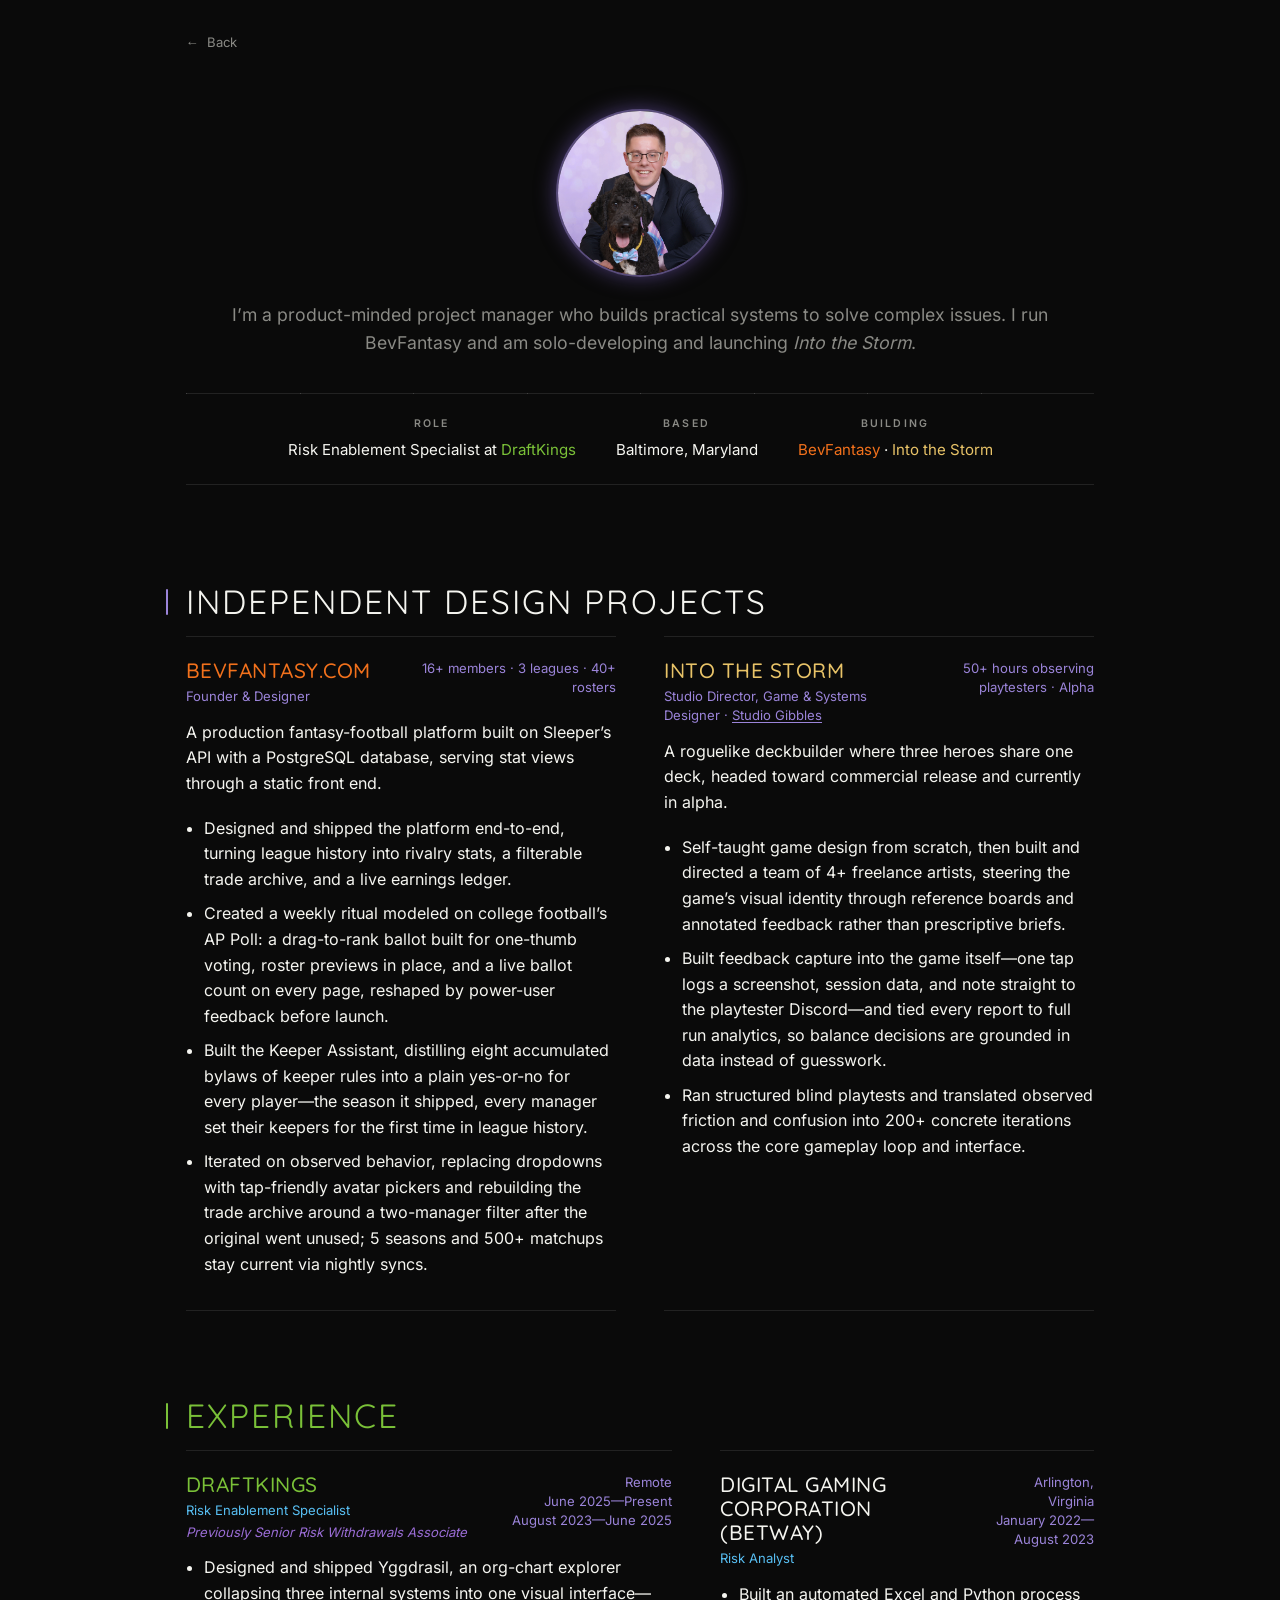
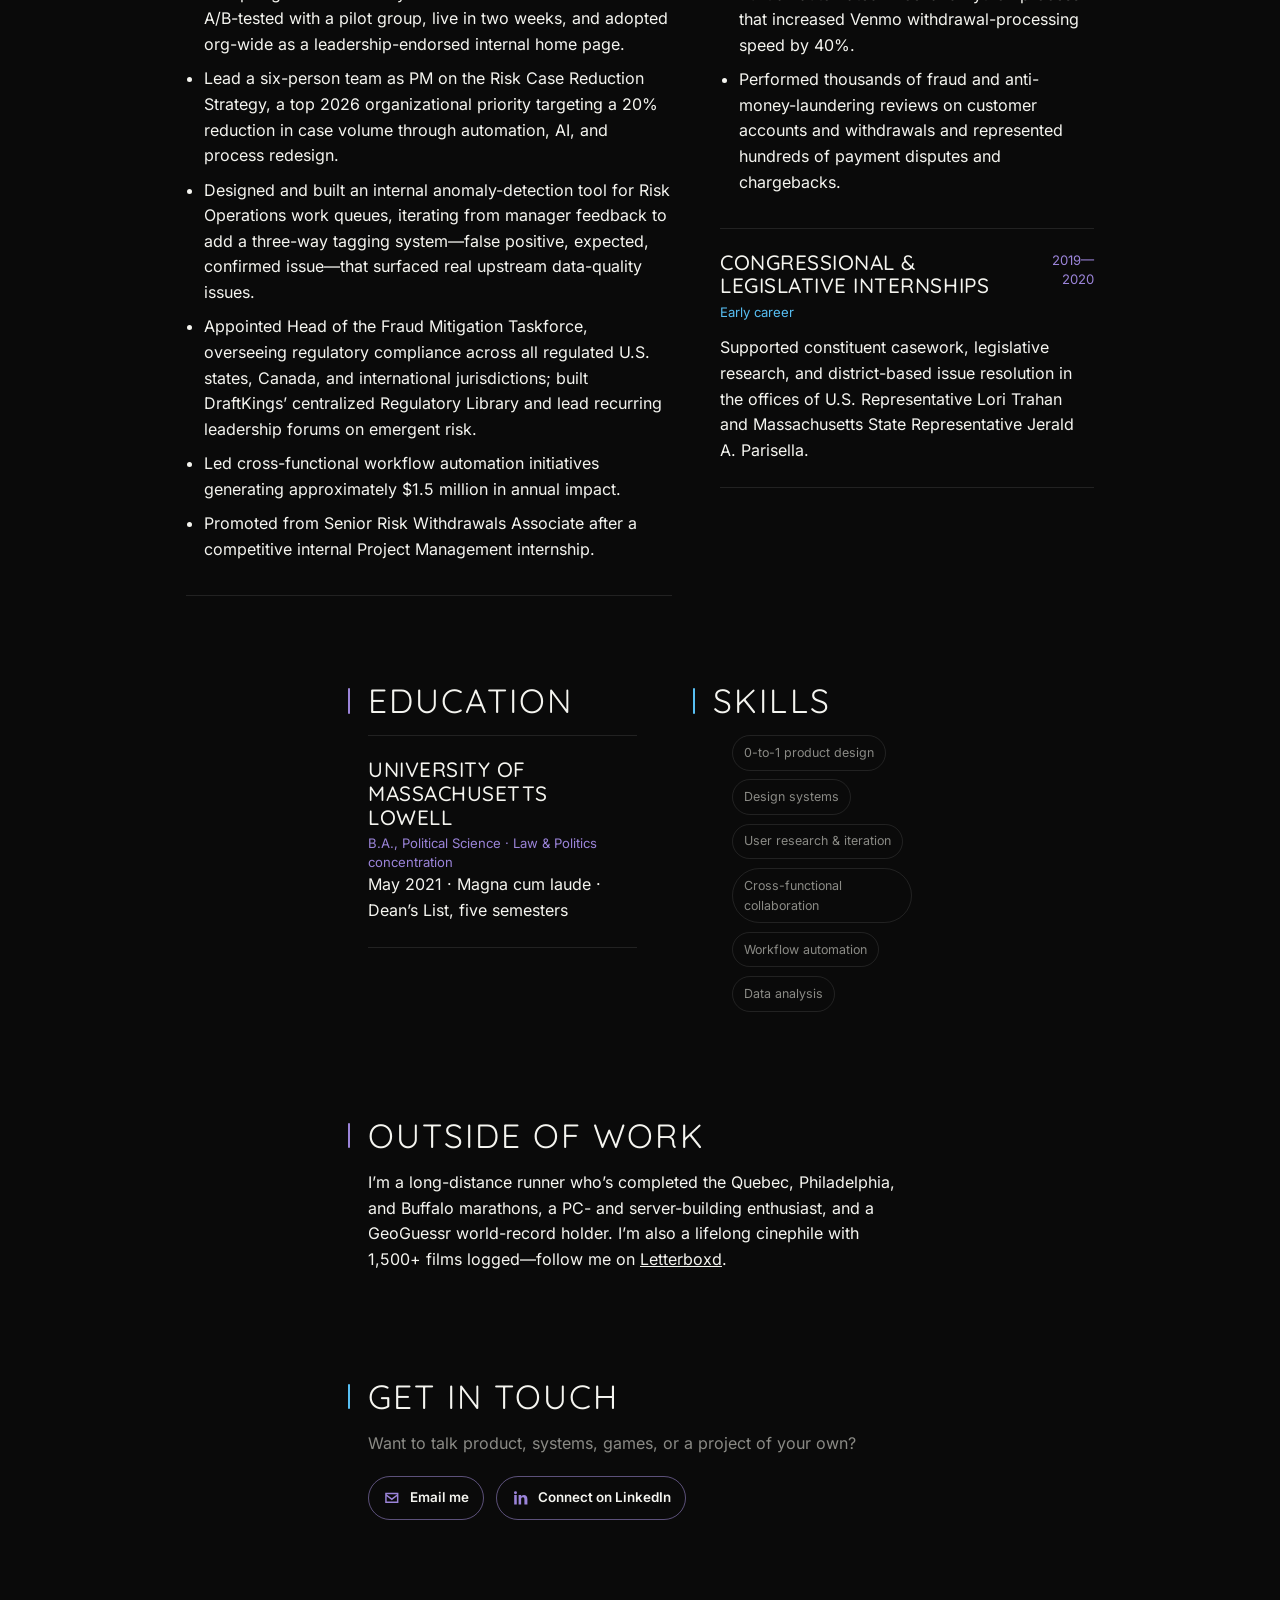
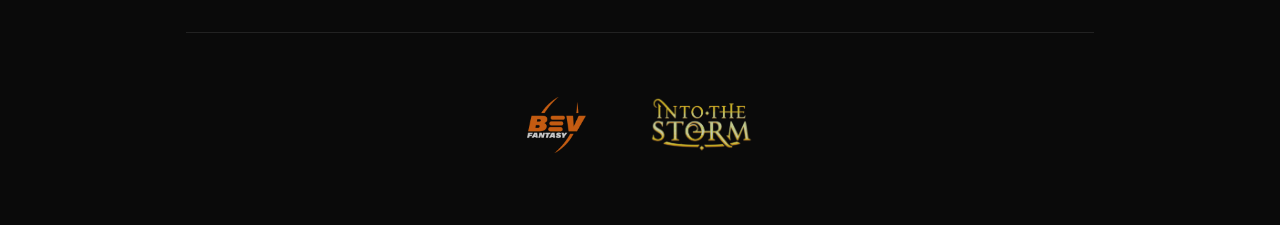
==== about/index.html @ d489f5ed "Split Betway meta onto two lines Puts "Arlington, Virginia" above the date range, matching the Draft" ====
<!doctype html>
<html lang="en">
<head>
<meta charset="utf-8">
<meta name="viewport" content="width=device-width, initial-scale=1">
<title>About — William Dooling</title>
<meta name="description" content="William Dooling is a Baltimore-based product-minded risk specialist, independent designer, and game developer.">
<link rel="canonical" href="https://www.williamdooling.com/about/">
<meta name="theme-color" content="#0A0A0A">

<meta property="og:title" content="About — William Dooling">
<meta property="og:description" content="Product-minded risk specialist, independent designer, and game developer based in Baltimore.">
<meta property="og:type" content="profile">
<meta property="og:url" content="https://www.williamdooling.com/about/">
<meta property="og:image" content="https://www.williamdooling.com/assets/img/og-card.jpg">
<meta name="twitter:card" content="summary_large_image">

<link rel="icon" href="../assets/favicon.svg" type="image/svg+xml">
<link rel="icon" href="../assets/favicon.ico" sizes="32x32">
<link rel="apple-touch-icon" href="../assets/apple-touch-icon.png">
<link rel="manifest" href="../site.webmanifest">
<!-- Fonts are self-hosted; @font-face lives in styles.css. Preloaded because a
     font declared inside a stylesheet is discovered a round trip late, and
     `crossorigin` is mandatory even same-origin — fonts fetch in CORS mode.
     See index.html for the full reasoning. -->
<link rel="preload" as="font" type="font/woff2" crossorigin
      href="../assets/fonts/quicksand-latin.woff2">
<link rel="preload" as="font" type="font/woff2" crossorigin
      href="../assets/fonts/inter-latin.woff2">

<link rel="stylesheet" href="../assets/styles.css?v=a28">

<script>document.documentElement.classList.add('js');</script>
</head>
<body class="case about-page">

<div class="case-wrap">

  <nav class="case-nav" aria-label="Breadcrumb">
    <a class="case-back" href="../" data-prefetch><span aria-hidden="true">←</span> Back</a>
  </nav>

  <header class="case-head">
    <div class="about-photo">
      <img src="../assets/img/Me and Gatsby.jpg"
           alt="William Dooling with his poodle Gatsby." width="360" height="360">
    </div>

    <p class="case-sub">
      I’m a product-minded project manager who builds practical systems to
      solve complex issues. I run BevFantasy and am solo-developing and
      launching <em>Into the Storm</em>.
    </p>

    <hr class="rule case-rule">

    <dl class="case-facts">
      <div class="case-fact case-fact--role"><dt>Role</dt><dd>Risk Enablement Specialist at <span class="about-draftkings">DraftKings</span></dd></div>
      <div class="case-fact"><dt>Based</dt><dd>Baltimore, Maryland</dd></div>
      <div class="case-fact case-fact--building"><dt>Building</dt><dd><a class="about-fact-link about-fact-link--bev" href="../work/bevfantasy/">BevFantasy</a> · <a class="about-fact-link about-fact-link--storm" href="../work/into-the-storm/">Into the Storm</a></dd></div>
    </dl>
  </header>

  <main class="case-body">

    <section class="about-section about-section--wide" aria-labelledby="independent-projects">
      <h2 class="about-title" id="independent-projects">Independent design projects</h2>

      <div class="about-entries">
      <article class="about-entry">
        <div class="about-entry__head">
          <div>
            <h3><a class="about-project-link about-project-link--bev" href="../work/bevfantasy/">BevFantasy.com</a></h3>
            <p class="about-entry__role">Founder &amp; Designer</p>
          </div>
          <p class="about-entry__meta">16+ members · 3 leagues · 40+ rosters</p>
        </div>
        <p>
          A production fantasy-football platform built on Sleeper’s API with a
          PostgreSQL database, serving stat views through a static front end.
        </p>
        <ul>
          <li>Designed and shipped the platform end-to-end, turning league history into rivalry stats, a filterable trade archive, and a live earnings ledger.</li>
          <li>Created a weekly ritual modeled on college football’s AP Poll: a drag-to-rank ballot built for one-thumb voting, roster previews in place, and a live ballot count on every page, reshaped by power-user feedback before launch.</li>
          <li>Built the Keeper Assistant, distilling eight accumulated bylaws of keeper rules into a plain yes-or-no for every player—the season it shipped, every manager set their keepers for the first time in league history.</li>
          <li>Iterated on observed behavior, replacing dropdowns with tap-friendly avatar pickers and rebuilding the trade archive around a two-manager filter after the original went unused; 5 seasons and 500+ matchups stay current via nightly syncs.</li>
        </ul>
      </article>

      <article class="about-entry">
        <div class="about-entry__head">
          <div>
            <h3><a class="about-project-link about-project-link--storm" href="../work/into-the-storm/">Into the Storm</a></h3>
            <p class="about-entry__role">Studio Director, Game &amp; Systems Designer · <a href="https://studiogibbles.com/" target="_blank" rel="noopener noreferrer">Studio Gibbles</a></p>
          </div>
          <p class="about-entry__meta">50+ hours observing playtesters · Alpha</p>
        </div>
        <p>
          A roguelike deckbuilder where three heroes share one deck, headed
          toward commercial release and currently in alpha.
        </p>
        <ul>
          <li>Self-taught game design from scratch, then built and directed a team of 4+ freelance artists, steering the game’s visual identity through reference boards and annotated feedback rather than prescriptive briefs.</li>
          <li>Built feedback capture into the game itself—one tap logs a screenshot, session data, and note straight to the playtester Discord—and tied every report to full run analytics, so balance decisions are grounded in data instead of guesswork.</li>
          <li>Ran structured blind playtests and translated observed friction and confusion into 200+ concrete iterations across the core gameplay loop and interface.</li>
        </ul>
      </article>
      </div>
    </section>

    <section class="about-section about-section--experience about-section--wide" aria-labelledby="experience">
      <h2 class="about-title about-title--dk" id="experience">Experience</h2>

      <div class="about-experience-grid">
        <article class="about-entry">
          <div class="about-entry__head">
            <div>
              <h3><span class="about-draftkings">DraftKings</span></h3>
              <p class="about-entry__role">Risk Enablement Specialist</p>
              <p class="about-entry__role about-entry__role--previous">Previously Senior Risk Withdrawals Associate</p>
            </div>
            <p class="about-entry__meta">Remote<br>June 2025—Present<br>August 2023—June 2025</p>
          </div>
          <ul>
            <li>Designed and shipped Yggdrasil, an org-chart explorer collapsing three internal systems into one visual interface—A/B-tested with a pilot group, live in two weeks, and adopted org-wide as a leadership-endorsed internal home page.</li>
            <li>Lead a six-person team as PM on the Risk Case Reduction Strategy, a top 2026 organizational priority targeting a 20% reduction in case volume through automation, AI, and process redesign.</li>
            <li>Designed and built an internal anomaly-detection tool for Risk Operations work queues, iterating from manager feedback to add a three-way tagging system—false positive, expected, confirmed issue—that surfaced real upstream data-quality issues.</li>
            <li>Appointed Head of the Fraud Mitigation Taskforce, overseeing regulatory compliance across all regulated U.S. states, Canada, and international jurisdictions; built DraftKings’ centralized Regulatory Library and lead recurring leadership forums on emergent risk.</li>
            <li>Led cross-functional workflow automation initiatives generating approximately $1.5 million in annual impact.</li>
            <li>Promoted from Senior Risk Withdrawals Associate after a competitive internal Project Management internship.</li>
          </ul>
        </article>

        <div class="about-experience-grid__side">
          <article class="about-entry">
            <div class="about-entry__head">
              <div>
                <h3>Digital Gaming Corporation (Betway)</h3>
                <p class="about-entry__role">Risk Analyst</p>
              </div>
              <p class="about-entry__meta">Arlington, Virginia<br>January 2022—August 2023</p>
            </div>
            <ul>
              <li>Built an automated Excel and Python process that increased Venmo withdrawal-processing speed by 40%.</li>
              <li>Performed thousands of fraud and anti-money-laundering reviews on customer accounts and withdrawals and represented hundreds of payment disputes and chargebacks.</li>
            </ul>
          </article>

          <article class="about-entry">
            <div class="about-entry__head">
              <div>
                <h3>Congressional &amp; legislative internships</h3>
                <p class="about-entry__role">Early career</p>
              </div>
              <p class="about-entry__meta">2019—2020</p>
            </div>
            <p>
              Supported constituent casework, legislative research, and district-based
              issue resolution in the offices of U.S. Representative Lori Trahan and
              Massachusetts State Representative Jerald A. Parisella.
            </p>
          </article>
        </div>
      </div>
    </section>

    <div class="about-section about-section--split">
      <section aria-labelledby="education">
        <h2 class="about-title" id="education">Education</h2>
        <article class="about-entry about-entry--compact">
          <h3>University of Massachusetts Lowell</h3>
          <p class="about-entry__role">B.A., Political Science · Law &amp; Politics concentration</p>
          <p>May 2021 · Magna cum laude · Dean’s List, five semesters</p>
        </article>
      </section>

      <section aria-labelledby="skills">
        <h2 class="about-title about-title--blue" id="skills">Skills</h2>
        <ul class="about-skills" aria-labelledby="skills">
          <li>0-to-1 product design</li>
          <li>Design systems</li>
          <li>User research &amp; iteration</li>
          <li>Cross-functional collaboration</li>
          <li>Workflow automation</li>
          <li>Data analysis</li>
        </ul>
      </section>
    </div>

    <section class="about-section" aria-labelledby="outside-work">
      <h2 class="about-title" id="outside-work">Outside of work</h2>
      <p>
        I’m a long-distance runner who’s completed the Quebec, Philadelphia,
        and Buffalo marathons, a PC- and server-building enthusiast, and a
        GeoGuessr world-record holder. I’m also a lifelong cinephile with
        1,500+ films logged—follow me on
        <a href="https://letterboxd.com/dooling/" target="_blank" rel="noopener noreferrer">Letterboxd</a>.
      </p>
    </section>

    <section class="about-section about-contact" aria-labelledby="get-in-touch">
      <h2 class="about-title about-title--blue" id="get-in-touch">Get in touch</h2>
      <p>Want to talk product, systems, games, or a project of your own?</p>
      <div class="about-contact__links">
        <a class="about-contact__link" href="mailto:me@williamdooling.com">
          <svg viewBox="0 0 24 24" aria-hidden="true">
            <path d="M3 5h18v14H3V5Zm2 2v.5l7 5.25 7-5.25V7H5Zm14 10V10l-7 5.25L5 10v7h14Z"/>
          </svg>
          <span>Email me</span>
        </a>
        <a class="about-contact__link" href="https://www.linkedin.com/in/wgd/" target="_blank" rel="noopener noreferrer">
          <svg viewBox="0 0 24 24" aria-hidden="true">
            <path d="M6.5 8.25H3V21h3.5V8.25ZM4.75 3A2.04 2.04 0 1 0 4.75 7.08 2.04 2.04 0 0 0 4.75 3ZM21 13.68c0-3.84-2.05-5.63-4.79-5.63-2.2 0-3.19 1.21-3.74 2.06V8.25H9V21h3.47v-6.31c0-1.66.31-3.27 2.37-3.27 2.03 0 2.06 1.9 2.06 3.38V21H21v-7.32Z"/>
          </svg>
          <span>Connect on LinkedIn</span>
        </a>
      </div>
    </section>

  </main>
</div>

<footer class="case-foot about-foot">
  <nav class="about-foot__logos" aria-label="Case studies">
    <a href="../work/bevfantasy/" data-prefetch aria-label="BevFantasy case study">
      <img src="../assets/img/bev-fantasy-logo.webp" alt="" width="360" height="345" loading="lazy" decoding="async">
    </a>
    <a href="../work/into-the-storm/" data-prefetch aria-label="Into the Storm case study">
      <img src="../assets/img/into-the-storm-logo.webp" alt="" width="900" height="491" loading="lazy" decoding="async">
    </a>
  </nav>
</footer>

<script src="../assets/main.js?v=a21"></script>
</body>
</html>
---- assets/styles.css ----
/* ==========================================================================
   William Dooling — Portfolio
   Tokens follow _internal/portfolio-design-guide.md §4.

   A deliberate addition beyond the guide is a broadcast/scoreboard framing
   layer — ghost numerals, hairline rules with
      tick marks, tracked micro-labels. §2 asks for sports-coded personality;
      previously only the typeface carried it.
   ========================================================================== */

/* --------------------------------------------------------------------------
   1. Tokens
   -------------------------------------------------------------------------- */

:root {
  /* Guide §4 palette */
  --bg:          #0A0A0A;
  --text:        #F5F5F0;
  --text-dim:    #8A8A85;
  --bev:         #F2711C;
  --storm:       #7FDBB6;
  --storm-gold:  #E8C368;
  --ygr:         #7AC138; /* sampled from Yggdrasil's own node-highlight green */

  /* Violet stays in small interface accents and the profile control. */
  --violet-deep: #140B24;
  --violet-mid:  #2E1E52;
  --violet-core: #6B54A8;
  --violet-glow: #9B84D9;
  --about-blue:  #58BFF3; /* existing Bifröst blue from the portfolio palette */

  /* Surfaces */
  --surface:     #121114;
  --surface-lo:  #0D0D0F;
  --line:        rgba(245, 245, 240, .10);
  --line-soft:   rgba(245, 245, 240, .055);
  --line-tick:   rgba(245, 245, 240, .28);

  /* Type */
  --display: 'Quicksand', 'Quicksand Fallback', 'Trebuchet MS', sans-serif;
  --body:    'Inter', 'Inter Fallback', -apple-system, BlinkMacSystemFont, 'Segoe UI', Arial, sans-serif;

  /* Per-project accent. Overridden by .card--* and .theme-*. */
  --accent: var(--violet-glow);

  /* Rhythm */
  --gutter:  clamp(1.25rem, 4.5vw, 4rem);
  --measure: 34rem;   /* ~70 characters at 16px Inter */

  /* Motion */
  --float-range: 14px;
  --ease:        cubic-bezier(.4, 0, .2, 1);
  --ease-out:    cubic-bezier(.16, 1, .3, 1);    /* fast start, long settle */
  --ease-in:     cubic-bezier(.5, 0, .78, .4);   /* accelerates away        */

}

/* ---------------------------------------------------------------------------
   Web fonts, self-hosted.

   These used to come from fonts.googleapis.com, which meant a render-blocking
   round trip to one third party followed by the font itself from a second
   (fonts.gstatic.com) — both sitting on the critical path of every first paint.
   Hosting these first-party avoids extra DNS and TLS work between navigation
   and a correctly rendered page.

   Both faces are VARIABLE. Google's css2 endpoint declares Inter twice, at 400
   and 600, but both declarations point at the same file — it carries a `wght`
   axis and the browser instances it. So one @font-face per subset spans the
   whole range rather than one per weight, and asking for 600 costs no second
   download.

   Only `latin` and `latin-ext` are shipped; cyrillic, greek and vietnamese were
   dropped, as nothing on this site is written in them. `unicode-range` makes
   latin-ext free until something actually needs it — the file sits in the repo
   and is never fetched for English text, so it is insurance rather than weight.

   Both are OFL-1.1 and may be self-hosted. See assets/fonts/README.md.
   --------------------------------------------------------------------------- */

@font-face {
  font-family: 'Inter';
  font-style: normal;
  font-weight: 400 600;
  font-display: swap;
  src: url('fonts/inter-latin.woff2') format('woff2');
  unicode-range: U+0000-00FF, U+0131, U+0152-0153, U+02BB-02BC, U+02C6, U+02DA,
                 U+02DC, U+0304, U+0308, U+0329, U+2000-206F, U+20AC, U+2122,
                 U+2191, U+2193, U+2212, U+2215, U+FEFF, U+FFFD;
}

@font-face {
  font-family: 'Inter';
  font-style: normal;
  font-weight: 400 600;
  font-display: swap;
  src: url('fonts/inter-latin-ext.woff2') format('woff2');
  unicode-range: U+0100-02BA, U+02BD-02C5, U+02C7-02CC, U+02CE-02D7, U+02DD-02FF,
                 U+0304, U+0308, U+0329, U+1D00-1DBF, U+1E00-1E9F, U+1EF2-1EFF,
                 U+2020, U+20A0-20AB, U+20AD-20C0, U+2113, U+2C60-2C7F, U+A720-A7FF;
}

@font-face {
  font-family: 'Quicksand';
  font-style: normal;
  font-weight: 300 700;
  font-display: swap;
  src: url('fonts/quicksand-latin.woff2') format('woff2');
  unicode-range: U+0000-00FF, U+0131, U+0152-0153, U+02BB-02BC, U+02C6, U+02DA,
                 U+02DC, U+0304, U+0308, U+0329, U+2000-206F, U+20AC, U+2122,
                 U+2191, U+2193, U+2212, U+2215, U+FEFF, U+FFFD;
}

@font-face {
  font-family: 'Quicksand';
  font-style: normal;
  font-weight: 300 700;
  font-display: swap;
  src: url('fonts/quicksand-latin-ext.woff2') format('woff2');
  unicode-range: U+0100-02BA, U+02BD-02C5, U+02C7-02CC, U+02CE-02D7, U+02DD-02FF,
                 U+0304, U+0308, U+0329, U+1D00-1DBF, U+1E00-1E9F, U+1EF2-1EFF,
                 U+2020, U+20A0-20AB, U+20AD-20C0, U+2113, U+2C60-2C7F, U+A720-A7FF;
}

/* Metric-matched fallbacks so the font swap doesn't shift layout. Still earning
   their place with the fonts self-hosted: `font-display: swap` above means the
   first frame can be drawn in a fallback either way.
   Quicksand is a rounded geometric sans with a large x-height; Trebuchet is
   the closest thing installed on both Windows and macOS. */
@font-face {
  font-family: 'Quicksand Fallback';
  src: local('Trebuchet MS'), local('Verdana'), local('Segoe UI'), local('Arial');
  size-adjust: 97%;
  ascent-override: 95%;
  descent-override: 24%;
  line-gap-override: 0%;
}

@font-face {
  font-family: 'Inter Fallback';
  src: local('Segoe UI'), local('Helvetica Neue'), local('Arial');
  size-adjust: 100%;
  ascent-override: 90%;
  descent-override: 22%;
  line-gap-override: 0%;
}

/* --------------------------------------------------------------------------
   2. Base
   -------------------------------------------------------------------------- */

*, *::before, *::after { box-sizing: border-box; }

html {
  -webkit-text-size-adjust: 100%;
  background: var(--bg);
}

body {
  margin: 0;
  background: var(--bg);
  color: var(--text);
  font-family: var(--body);
  font-size: 16px;
  line-height: 1.6;
  -webkit-font-smoothing: antialiased;
  text-rendering: optimizeLegibility;
}

a { color: inherit; }

img { max-width: 100%; display: block; }

:focus-visible {
  outline: 2px solid var(--violet-glow);
  outline-offset: 4px;
  border-radius: 3px;
}

/* Visually hidden, still read aloud and still indexed. Used for the h1, which
   carries the name the design no longer shows. Not `display: none`, which
   would remove it from the accessibility tree entirely. */
.vh {
  position: absolute;
  width: 1px;
  height: 1px;
  margin: -1px;
  padding: 0;
  overflow: hidden;
  clip-path: inset(50%);
  white-space: nowrap;
  border: 0;
}

::selection { background: color-mix(in srgb, var(--violet-core) 60%, transparent); }

/* Shared micro-label: tracked, uppercase, scoreboard-adjacent. */
.micro {
  font-size: .68rem;
  font-weight: 600;
  letter-spacing: .22em;
  text-transform: uppercase;
  color: var(--text-dim);
  font-variant-numeric: tabular-nums;
}

/* Hairline rule with broadcast tick marks. */
.rule {
  position: relative;
  height: 1px;
  background: var(--line);
  border: 0;
  margin: 0;
}

.rule::after {
  content: '';
  position: absolute;
  left: 0; right: 0; bottom: 0;
  height: 6px;
  background-image: repeating-linear-gradient(
    90deg, var(--line-tick) 0 1px, transparent 1px 12.5%);
  opacity: .55;
}

/* --------------------------------------------------------------------------
   3. Homepage shell
   -------------------------------------------------------------------------- */

.home {
  min-height: 100vh;
  min-height: 100svh;
  display: flex;
  flex-direction: column;
  overflow-x: clip;
  position: relative;
}

/* Keep the homepage interface above its project art. */
.marquee, .roster, .site-foot { position: relative; z-index: 1; }

/* --------------------------------------------------------------------------
   4. Marquee (header)
   -------------------------------------------------------------------------- */

/* The header is now a single quiet label. Everything it used to carry — the
   display-size name, the role, the tagline, the intro slot — was cut so the
   two project cards can hold the page on their own. */
.marquee {
  padding: clamp(1.25rem, 3vw, 2rem) var(--gutter) 0;
}

/* Sentence-case now rather than the tracked micro-label look: the copy is a
   full sentence with an italic emphasis, which reads badly all-caps. */
.marquee__label {
  margin: 0;
  color: var(--text-dim);
  font-family: var(--body);
  font-size: clamp(.9rem, 1.6vw, 1.05rem);
  font-weight: 400;
  letter-spacing: normal;
  text-transform: none;
}

.marquee__label em { font-style: italic; color: var(--text); }

/* --------------------------------------------------------------------------
   5. Roster (the two project cards)
   -------------------------------------------------------------------------- */

.roster {
  flex: 1;
  display: flex;
  flex-wrap: wrap; /* three cards no longer guarantee one row; wrap rather than squish */
  align-items: center;
  justify-content: center;
  gap: clamp(1.75rem, 5vw, 4rem);
  padding: clamp(1.5rem, 3.5vw, 2.75rem) var(--gutter) clamp(1.5rem, 3vw, 2.5rem);
  perspective: 1400px;
}

.card {
  display: block;
  position: relative;
  text-decoration: none;
  /* Sized for three cards abreast rather than two — narrower ceiling and a
     smaller vw share than the old two-card formula so a normal desktop width
     can fit all three before .roster's wrap kicks in. */
  width: clamp(280px, 28vw, 440px);
  flex: 0 1 auto;
  -webkit-tap-highlight-color: transparent;
}

/* Stagger — asymmetry by position, not by size, so no project reads as ranked
   above the others. */
.card--storm { margin-top: clamp(1.5rem, 4vw, 3.5rem); }
.card--ygr   { margin-top: clamp(.5rem, 1.5vw, 1.5rem); }

/* The ghost roster numerals ("01"/"02" outlined behind each card) were cut —
   with the page down to two cards, numbering them added ranking that isn't
   there. The case study headers keep their own numeral. */

/* Each transform gets its own element so idle float, pointer tilt, and hover
   lift never overwrite one another. */
.card__float {
  animation: float 7s ease-in-out infinite;
  will-change: transform;
}

.card--storm .card__float {
  animation-duration: 7.8s;
  animation-delay: -2.6s; /* offset — the cards must never drift in sync */
}

.card--ygr .card__float {
  animation-duration: 8.4s;
  animation-delay: -4.9s;
}

@keyframes float {
  0%, 100% { transform: translateY(calc(var(--float-range) / -2)); }
  50%      { transform: translateY(calc(var(--float-range) /  2)); }
}

.card__tilt {
  transform: rotateX(var(--tilt-x, 0deg)) rotateY(var(--tilt-y, 0deg));
  transform-style: preserve-3d;
  transition: transform 420ms var(--ease-out);
}

.card:hover .card__tilt { transition-duration: 90ms; } /* track the pointer live */

.card__inner {
  position: relative;
  z-index: 1;
  border-radius: 18px;
  padding: clamp(1rem, 2vw, 1.35rem);
  overflow: hidden;
  background:
    linear-gradient(180deg,
      color-mix(in srgb, var(--accent) 7%, var(--surface)) 0%,
      var(--surface-lo) 62%);
  border: 1px solid color-mix(in srgb, var(--accent) 24%, transparent);
  box-shadow:
    inset 0 1px 0 rgba(245, 245, 240, .08),
    0 1px 0 0 rgba(0, 0, 0, .6),
    0 22px 58px -14px color-mix(in srgb, var(--accent) 32%, transparent);
  transition: transform 360ms var(--ease-out), box-shadow 360ms var(--ease),
              border-color 360ms var(--ease);
}

/* Outer bloom, on its own element so it can swell independently of the card. */
.card__inner::after {
  content: '';
  position: absolute;
  inset: -22%;
  z-index: -1;
  border-radius: 50%;
  background: radial-gradient(closest-side,
              color-mix(in srgb, var(--accent) 40%, transparent), transparent 78%);
  filter: blur(38px);
  opacity: .5;
  transition: opacity 360ms var(--ease);
  pointer-events: none;
}

/* Pointer-tracked specular sweep. --mx/--my are set by main.js. */
.card__sheen {
  position: absolute;
  inset: 0;
  z-index: 2;
  border-radius: inherit;
  pointer-events: none;
  opacity: 0;
  transition: opacity 320ms var(--ease);
  background: radial-gradient(38% 50% at var(--mx, 50%) var(--my, 50%),
              color-mix(in srgb, var(--accent) 26%, transparent) 0%,
              transparent 68%);
  mix-blend-mode: screen;
}

.card:hover .card__sheen,
.card:focus-visible .card__sheen { opacity: 1; }

.card:hover .card__float,
.card:focus-visible .card__float { animation-play-state: paused; }

/* Hover pose. The pop animation below must land on exactly this transform:
   the animation runs with fill none, so when it finishes the value falls back
   to this rule. If the two disagree, the card snaps at the handoff. */
.card:hover .card__inner,
.card:focus-visible .card__inner {
  transform: translateY(-14px) scale(1.05);
  border-color: color-mix(in srgb, var(--accent) 52%, transparent);
  box-shadow:
    inset 0 1px 0 rgba(245, 245, 240, .12),
    0 1px 0 0 rgba(0, 0, 0, .6),
    0 34px 78px -12px color-mix(in srgb, var(--accent) 50%, transparent);
}

/* The pop is declared OUTSIDE the hover rule, and that separation is the whole
   of A9's fix (the same fix is applied to the deck below).

   A CSS animation named inside a conditional rule is *added* the moment the
   rule starts matching and *removed* the moment it stops. So every momentary
   loss of the trigger restarts the bounce from 0% — and under a moving pointer
   the trigger does flicker, because the card's live tilt and the pop's own
   16px lift both slide the geometry out from under a pointer that has barely
   moved. The animation cancels its own trigger; that feedback loop is why it
   read as "rapidly repeating" rather than as a single re-fire.

   :focus-visible cannot flicker under a moving pointer, so it keeps declaring
   the animation directly and still pops with JS off. Hover fires `is-popping`
   from main.js instead: added once per genuine entry, dropped on animationend,
   and held through a short grace period so a flicker cannot re-fire it.

   These stay above :active so the press state can cancel the animation. */
.card:focus-visible .card__inner { animation: card-pop 460ms var(--ease-out); }
.card.is-popping    .card__inner { animation: card-pop 460ms var(--ease-out); }

/* Squash and stretch. The card leaps wide-and-flat, overcorrects to
   narrow-and-tall, then rings down onto the hover pose. scaleX and scaleY are
   kept as separate functions rather than a single scale() so the two axes can
   disagree — that disagreement IS the effect.

   Peak is ~1.072 against a 1.05 rest, so the overshoot is visible without the
   card ever looking like it changed size permanently. */
@keyframes card-pop {
  0%   { transform: translateY(0)      scaleX(1)     scaleY(1);     }
  18%  { transform: translateY(-16px)  scaleX(1.072) scaleY(1.028); }
  38%  { transform: translateY(-11px)  scaleX(1.032) scaleY(1.066); }
  58%  { transform: translateY(-15px)  scaleX(1.061) scaleY(1.042); }
  78%  { transform: translateY(-13.5px) scaleX(1.046) scaleY(1.053); }
  100% { transform: translateY(-14px)  scaleX(1.05)  scaleY(1.05);  }
}

.card:hover .card__inner::after,
.card:focus-visible .card__inner::after { opacity: .95; }

/* Press. `animation: none` matters — without it the still-running pop keeps
   control of transform and the card refuses to depress under the click. */
.card:active .card__inner {
  transform: translateY(-2px) scale(.995);
  animation: none;
  transition-duration: 110ms;
}

.card--bev   { --accent: var(--bev); }
.card--storm { --accent: var(--storm); }
.card--ygr   { --accent: var(--ygr); }

/* Card art ---------------------------------------------------------------- */

.card__art {
  position: relative;
  aspect-ratio: 16 / 10;   /* was 4/3, which cropped ~27% off the capsule art */
  border-radius: 11px;
  overflow: hidden;
  background: #0A0A0C;
  border: 1px solid var(--line-soft);
}

/* Direct child only. The bev card fills its art slot with a fanned deck of
   phone screenshots instead of a single image, and those must not inherit the
   cover-fit-and-creep behaviour that belongs to a full-bleed capsule. */
.card__art > img {
  width: 100%;
  height: 100%;
  object-fit: cover;
  transform: scale(1.02);
  transition: transform 700ms var(--ease-out);
}

.card:hover .card__art > img { transform: scale(1.06); }

/* Bottom vignette so the art never fights the title block.

   z-index matters here. A pseudo-element with `z-index: auto` paints above its
   siblings only while they are also auto; the deck's phones carry z-indices of
   their own, so without this the vignette would sit *under* them and the bleed
   off the bottom edge would end in a hard cut instead of a fade. Harmless for
   the storm card, whose single <img> is auto either way. */
.card__art::after {
  content: '';
  position: absolute;
  inset: auto 0 0 0;
  z-index: 4;
  height: 42%;
  background: linear-gradient(to top, var(--surface-lo), transparent);
  opacity: .55;
  pointer-events: none;
}

/* Card art — bevfantasy's fanned phone deck ------------------------------- */

.deck {
  position: absolute;
  inset: 0;
  transition: transform 420ms var(--ease-out);
}

/* The deck reacts as ONE object. Hovering any single phone used to lift and
   straighten just that phone, which read badly: three separate targets inside a
   card that is a single link, each fighting the card's own 1.05 pop underneath.
   Now touching any phone bounces the whole fan.

   `:has(.deck__shot:hover)` rather than `.deck:hover` on purpose — .deck spans
   the full art box, so plain :hover would also fire in the empty gaps between
   phones and the deck would react to a pointer that is not on anything.

   Scale is 1.035, not the card's 1.05. The outer phones sit 8px from the frame
   edge and .card__art clips, so a larger scale pulls their outer edges under
   the clip and the fan looks cropped rather than lifted.

   A9: the pose and the bounce are now two separate rules, for the reason
   written out over `.card.is-popping` above. `:has(.deck__shot:hover)` still
   carries the POSE, so the deck still lifts with JS off and the touch override
   still has something to cancel. `.is-lifted` is main.js's latch and `.is-popping`
   its one-shot bounce.

   The latch IS a widened trigger, deliberately and explicitly: entering still
   requires the pointer to be on an actual phone, but once it is, the deck stays
   lifted until the pointer leaves .card__art entirely. It does not drop in the
   gaps between phones any more. That is the hysteresis — without it the phones
   move out from under the pointer (the fan translates -15px mid-bounce, and the
   card's own pop rings through four reversals under it) and the pose chatters.
   The original reason for `:has()` over `.deck:hover` is untouched: you still
   cannot start the lift by pointing at empty deck. */
.deck:has(.deck__shot:hover),
.deck.is-lifted {
  transform: translateY(-12px) scale(1.035);
}

.deck.is-popping {
  animation: deck-pop 460ms var(--ease-out);
}

/* B3's squash-and-stretch, borrowed wholesale including its trap: the animation
   runs with `fill: none`, so when it ends the value falls back to the rule
   above. The 100% keyframe must therefore resolve to exactly that matrix or the
   deck snaps at the handoff. scaleX/scaleY are separate functions here while
   the rule uses scale() — different lists, identical matrix, which is fine
   because this is a value swap at the end and not an interpolation. */
@keyframes deck-pop {
  0%   { transform: translateY(0)     scaleX(1)     scaleY(1);     }
  28%  { transform: translateY(-15px) scaleX(1.052) scaleY(1.012); }
  52%  { transform: translateY(-8px)  scaleX(1.014) scaleY(1.052); }
  76%  { transform: translateY(-14px) scaleX(1.044) scaleY(1.028); }
  100% { transform: translateY(-12px) scaleX(1.035) scaleY(1.035); }
}

/* The fan angles are the only per-shot transform left. An earlier pass had each
   shot composing its transform from --tilt/--rise/--pop so that hover could
   restate them individually; the group bounce replaced all of that, so those
   properties are gone rather than left sitting unused. --x survives because the
   hero centres itself with a percentage translate. */
.deck__shot {
  --x: 0px;
  --tilt: 0deg;

  position: absolute;
  overflow: hidden;
  border-radius: 15px;
  background: #0A0A0C;
  /* The phones carry the card's accent, not the profile palette — §4's
     split-palette rule. On this card that resolves to --bev orange, which is
     also the accent inside the screenshots themselves, so the frame and its
     contents agree. */
  border: 2px solid color-mix(in srgb, var(--accent) 48%, transparent);
  box-shadow:
    0 18px 34px -10px rgba(0, 0, 0, .78),
    0 0 0 1px rgba(0, 0, 0, .5),
    0 0 22px -4px color-mix(in srgb, var(--accent) 26%, transparent);
  transform: translateX(var(--x)) rotate(var(--tilt));
  transition:
    border-color 420ms var(--ease),
    box-shadow 420ms var(--ease);
}

.deck__shot img {
  display: block;
  width: 100%;
  height: auto;
}

/* Geometry. Widths are percentages of the art box, so the fan holds its
   proportions at every breakpoint without a single media query.

   The shots are 0.513 wide-to-tall. At 30.5% width a side phone stands 59.5% of
   the art's *width* tall, which against a 16:10 box is 95% of its height — so a
   top of 15% puts its foot well past the lower edge. That overhang is the
   point; the vignette above fades it out. */
.deck__shot--hero {
  --x: -50%;
  z-index: 2;
  left: 50%;
  top: 7%;
  width: 38%;
}

.deck__shot--left {
  --tilt: -8deg;
  z-index: 1;
  left: 6%;
  top: 15%;
  width: 30.5%;
}

.deck__shot--right {
  --tilt: 8deg;
  z-index: 1;
  right: 6%;
  top: 15%;
  width: 30.5%;
}

/* All three light up together with the bounce. No phone moves relative to its
   neighbours — the fan keeps its shape and only the group transform carries the
   motion, which is what makes it read as one object rather than three. */
.deck:has(.deck__shot:hover) .deck__shot,
.deck.is-lifted .deck__shot {
  border-color: color-mix(in srgb, var(--accent) 88%, transparent);
  box-shadow:
    0 26px 46px -10px rgba(0, 0, 0, .85),
    0 0 0 1px rgba(0, 0, 0, .5),
    0 0 34px -2px color-mix(in srgb, var(--accent) 55%, transparent);
}

/* The shine. A narrow specular bar crosses each screen on a long loop, so the
   deck reads as glass rather than as three flat rectangles.

   It travels from -60% to 160% and then holds off-screen for the rest of the
   cycle: 14% of 9s is 1.26s of movement against ~7.7s of quiet, which is what
   makes it read as an occasional glint instead of a windscreen wiper. The
   holding frames are also why the 100% keyframe is the resting state — under
   reduced motion the duration collapses to ~0 and the animation parks on its
   last frame, which must be "no shine" rather than "shine frozen mid-screen". */
.deck__shot::after {
  content: '';
  position: absolute;
  inset: 0;
  pointer-events: none;
  background: linear-gradient(102deg,
    transparent 38%,
    color-mix(in srgb, var(--accent) 10%, transparent) 46%,
    rgba(245, 245, 240, .22) 50%,
    color-mix(in srgb, var(--accent) 10%, transparent) 54%,
    transparent 62%);
  animation: deck-shine 9s var(--ease) infinite;
}

.deck__shot--left::after  { animation-delay: 3s; }
.deck__shot--right::after { animation-delay: 6s; }

@keyframes deck-shine {
  0%   { transform: translateX(-60%); opacity: 0; }
  2%   { opacity: .9; }
  12%  { opacity: .9; }
  14%  { transform: translateX(160%); opacity: 0; }
  100% { transform: translateX(160%); opacity: 0; }
}

/* Hover brightens the glint rather than speeding it up. Retiming a running
   animation does not restart it — it reinterprets its current time against the
   new duration, which can teleport the bar into the middle of the screen. The
   shine is invisible for 86% of its cycle, so that jump would land in view
   roughly one time in seven. Intensity has no such failure mode. */
.card:hover .deck__shot::after { filter: brightness(1.45); }

/* The hero also carries a light travelling its border — the ambient half of the
   treatment, so the card is alive before the pointer arrives.

   Standard two-layer mask trick: the element is painted with a conic gradient
   and then masked by (its own box XOR its content box), leaving only the 2px
   padding ring. `exclude` is the spec name and `xor` the -webkit- one; both are
   listed because Safari shipped the prefixed form first.

   What moves is the gradient's start angle, NOT the element. Rotating the
   element was the obvious first reach and it is wrong: the ring is a rounded
   rectangle, so spinning it swings the whole shape off the phone's border and
   the "light" arrives as a tilted frame. Animating a registered <angle> keeps
   the ring welded to the border and moves only the bright arc along it.

   Without @property the custom property is unregistered, so the var() falls
   back to 0deg and the animation cannot interpolate: the ring degrades to a
   static glint at the top-right rather than disappearing. */
@property --deck-angle {
  syntax: '<angle>';
  initial-value: 0deg;
  inherits: false;
}

.deck__shot--hero::before {
  content: '';
  position: absolute;
  inset: 0;
  z-index: 1;
  padding: 2px;
  border-radius: inherit;
  pointer-events: none;
  background: conic-gradient(from var(--deck-angle, 0deg),
    transparent 0deg,
    transparent 250deg,
    color-mix(in srgb, var(--accent) 70%, transparent) 300deg,
    rgba(245, 245, 240, .85) 330deg,
    color-mix(in srgb, var(--accent) 70%, transparent) 355deg,
    transparent 360deg);
  -webkit-mask:
    linear-gradient(#000 0 0) content-box,
    linear-gradient(#000 0 0);
  -webkit-mask-composite: xor;
          mask:
    linear-gradient(#000 0 0) content-box,
    linear-gradient(#000 0 0);
          mask-composite: exclude;
  animation: deck-orbit 6.5s linear infinite;
  opacity: .72;
  transition: opacity 320ms var(--ease);
}

.card:hover .deck__shot--hero::before { opacity: 1; }

@keyframes deck-orbit {
  to { --deck-angle: 360deg; }
}

.card__foot {
  display: flex;
  align-items: flex-end;
  justify-content: space-between;
  gap: 1rem;
  margin-top: 1.1rem;
}

.card__title {
  margin: 0;
  font-family: var(--display);
  font-weight: 400;
  font-size: clamp(1.9rem, 3.4vw, 2.6rem);
  letter-spacing: .03em;
  line-height: .9;
  color: var(--accent);
}

.card__meta {
  margin: .4rem 0 0;
  color: var(--text-dim);
  font-size: .84rem;
  line-height: 1.35;
}

.card__status {
  flex: none;
  padding: .3rem .6rem;
  border-radius: 999px;
  border: 1px solid color-mix(in srgb, var(--accent) 40%, transparent);
  background: color-mix(in srgb, var(--accent) 10%, transparent);
  color: color-mix(in srgb, var(--accent) 82%, var(--text));
  font-size: .62rem;
  font-weight: 600;
  letter-spacing: .16em;
  text-transform: uppercase;
  white-space: nowrap;
}

/* --------------------------------------------------------------------------
   6. Site footer — the profile dot and its panel
   -------------------------------------------------------------------------- */

.site-foot {
  display: flex;
  align-items: center;
  justify-content: center;
  padding: 0 var(--gutter) clamp(1.5rem, 3.5vw, 2.5rem);
}

/* The identity, condensed to one glowing dot. §3 wanted the photo present
   rather than tucked away; this keeps it present but folds it into a single
   point of light so the two cards hold the page uncontested. */
.me {
  position: relative;
  display: flex;
  justify-content: center;
}

/* Liquid blob button. Two things make the "liquid": the outline morphs, and a
   real fill sloshes inside it. The fill is two oversized counter-rotating
   blobs with soft border-radii, clipped to the button — the same trick as the
   classic liquid-button demo, but anchored to a level that rises on hover
   instead of a rectangle that slides. Deliberately not an SVG goo filter,
   which would re-rasterize every moving frame. */
.me__dot {
  position: relative;
  display: grid;
  place-items: center;
  width: 54px;
  height: 54px;
  padding: 0;
  border: 0;
  cursor: pointer;
  font: inherit;
  color: var(--text);
  /* The unfilled glass the liquid sits in. Kept dark so the fill line reads. */
  background:
    radial-gradient(120% 120% at 50% 0%,
      color-mix(in srgb, var(--me-sink) 62%, transparent) 0%,
      color-mix(in srgb, var(--surface-lo) 92%, transparent) 70%);
  box-shadow:
    inset 0 1px 0 rgba(255, 255, 255, .22),
    inset 0 0 0 1px color-mix(in srgb, var(--me-hot) 30%, transparent),
    0 0 22px 2px color-mix(in srgb, var(--me-hot) 46%, transparent);
  border-radius: 52% 48% 45% 55% / 50% 45% 55% 50%;
  animation:
    liquid-morph 11s ease-in-out infinite,
    liquid-fade  5.2s ease-in-out infinite;
  transition: transform 320ms var(--ease-out), box-shadow 320ms var(--ease);
}

/* The filter definition itself renders nothing. */
.me__goo-def { position: absolute; width: 0; height: 0; }

/* border-radius: inherit resolves against the parent's *computed* value, which
   during an animation is the animated value — so the clip tracks the morph
   frame for frame without duplicating the keyframes. */
.me__liquid {
  position: absolute;
  inset: 0;
  z-index: 0;
  overflow: hidden;
  border-radius: inherit;
  pointer-events: none;
}

/* Everything inside is filtered as one group, so the waves and the motes fuse
   into each other where they touch. The filter lives here rather than on
   .me__liquid so the blur can never soften the button's own silhouette — the
   clip above is applied to the already-gooed result. */
.me__goo {
  position: absolute;
  inset: 0;
  filter: url(#me-goo);
}

/* Both waves are wider than the button, so only a slice of their upper edge
   crosses it. Rotating a 42%-radius square wobbles that edge by a few pixels —
   which is the whole illusion. `top` carries the fill level and is the only
   transitioned property, leaving transform free for the spin. */
.me__goo::before,
.me__goo::after {
  content: '';
  position: absolute;
  left: 50%;
  width: 260%;
  height: 260%;
  transform: translate(-50%, -50%) rotate(0deg);
  transition: top 560ms var(--ease-out);
}

/* Radii below 50% are what make the edge move: a 42%-rounded square reaches
   ~4.6px further along its diagonal than along its side, so spinning it drags
   that difference across the opening as a swell. 38% swells harder still.

   The two waves now carry opposite ends of the palette — this one pink, the
   other blue — and they run at 5s and 9s in opposite directions, so the pair
   never repeats the same crossing twice and the ball's colour keeps shifting
   without anything fading.

   The purple has to live INSIDE each gradient rather than being produced by
   blending the two, and that is forced by the goo filter, not a preference.
   `#me-goo` thresholds alpha at `0 0 0 16 -7`: anything below a≈0.44 is erased
   outright and anything above is driven back to fully opaque. So a
   part-transparent wave laid over its neighbour would either disappear or come
   back solid — there is no partial coverage to mix through. Both waves stay
   opaque, and each ramps toward the middle of the palette so the meeting edge
   still reads as a transition rather than a hard seam. */
.me__goo::before {
  top: 100px;
  border-radius: 42%;
  background: linear-gradient(160deg,
    color-mix(in srgb, var(--me-hot) 68%, #fff) 0%,
    var(--me-hot) 52%,
    var(--me-mid) 100%);
  animation: liquid-wave 5s linear infinite;
}

.me__goo::after {
  top: 106px;
  border-radius: 38%;
  background: linear-gradient(160deg,
    var(--me-mid) 0%,
    color-mix(in srgb, var(--me-cold) 74%, var(--me-mid)) 100%);
  animation: liquid-wave 9s linear infinite reverse;
}

@keyframes liquid-wave {
  from { transform: translate(-50%, -50%) rotate(0deg); }
  to   { transform: translate(-50%, -50%) rotate(360deg); }
}

/* Energy motes. They rise out of the fill, tear away from it, and shrink out.
   They SHRINK rather than fade because the filter thresholds alpha — a fading
   mote would hold full strength and then vanish in one frame, while a
   shrinking one thins its neck and pinches off, which is the behaviour that
   reads as liquid. */
.me__mote {
  position: absolute;
  left: 50%;
  bottom: 0;
  width: 21px;
  height: 21px;
  margin-left: -10.5px;
  border-radius: 50%;
  background: color-mix(in srgb, var(--me-hot) 62%, #fff);
  transform: translate(0, 0) scale(0);
}

.me__mote--a { animation: mote-rise 7.6s ease-out infinite; }
.me__mote--b { animation: mote-rise 9.8s ease-out 3.4s infinite; --mote-x: -9px; }

/* The mote leaves the surface slowly and stays near full size well past the
   fill line, so the blur has something to bridge and the neck stretches before
   it parts. The first version rose fast and shrank early: it cleared the goo's
   reach in a couple of frames, so it read as a dot popping rather than as
   liquid tearing away. Everything here is in service of keeping the mote and
   the fill within a blur radius of each other for longer. */
@keyframes mote-rise {
  0%   { transform: translate(0, -6px) scale(.35); }
  18%  { transform: translate(calc(var(--mote-x, 8px) * .2), -13px) scale(1); }
  46%  { transform: translate(calc(var(--mote-x, 8px) * .6), -22px) scale(.95); }
  74%  { transform: translate(var(--mote-x, 8px), -33px) scale(.68); }
  100% { transform: translate(calc(var(--mote-x, 8px) * 1.25), -44px) scale(0); }
}

.me__dot-label {
  position: relative;
  z-index: 1;
  font-family: var(--display);
  font-weight: 400;
  font-size: 1rem;
  letter-spacing: .04em;
  text-shadow: 0 1px 6px rgba(0, 0, 0, .45);
  transition: transform 320ms var(--ease-out), text-shadow 320ms var(--ease);
}

/* The blob never returns to a circle, so the surface always looks unsettled. */
@keyframes liquid-morph {
  0%, 100% { border-radius: 52% 48% 45% 55% / 50% 45% 55% 50%; }
  25%      { border-radius: 44% 56% 55% 45% / 57% 52% 48% 43%; }
  50%      { border-radius: 56% 44% 48% 52% / 44% 57% 43% 56%; }
  75%      { border-radius: 47% 53% 58% 42% / 52% 46% 54% 48%; }
}

/* Breathes across most of the range, on a shorter loop than the halo, so the
   pulse is unmistakable without ever going dark enough to lose the label. */
@keyframes liquid-fade {
  0%, 100% { opacity: .44; }
  50%      { opacity: .97; }
}

/* Hover and open both drop liquid-fade from the animation list rather than
   pausing it. A paused animation still owns the property, so `opacity: 1`
   alongside `animation-play-state: paused` would be silently ignored and the
   button could sit at half opacity under the cursor. Morph keeps its duration
   from the list above; only the second entry falls away. */
.me__dot:hover,
.me__dot:focus-visible {
  transform: scale(1.12);
  opacity: 1;
  animation-name: liquid-morph;
  box-shadow:
    inset 0 1px 0 rgba(255, 255, 255, .3),
    inset 0 0 0 1px color-mix(in srgb, var(--me-hot) 45%, transparent),
    0 0 34px 4px color-mix(in srgb, var(--me-hot) 62%, transparent);
}

/* The level rises to just past the brim, so the button reads as filling. */
.me__dot:hover .me__goo::before,
.me__dot:focus-visible .me__goo::before { top: 72px; }

.me__dot:hover .me__goo::after,
.me__dot:focus-visible .me__goo::after { top: 78px; }

.me__dot:hover .me__dot-label,
.me__dot:focus-visible .me__dot-label {
  transform: scale(1.22);
  text-shadow: 0 1px 8px rgba(0, 0, 0, .6);
}

/* --------------------------------------------------------------------------
   Open: the ball stays where it is, dimmed, and becomes the dismiss control.

   It needs no fade-out to avoid the "two objects swapping" problem the morph
   used to have, because the skin's first frame covers this rect exactly. The
   ball is not re-introduced when the panel opens — it is *uncovered*, as the
   growing skin lifts up and off it. So the only thing to animate here is the
   drop in emphasis, and that is deliberately delayed until the skin has
   cleared.
   -------------------------------------------------------------------------- */
.me__dot[aria-expanded="true"] {
  /* Quiet, but not so faint it reads as broken. .34 was the first pass and sat
     on the wrong side of that line. */
  opacity: .5;
  transform: scale(.82);
  animation-name: liquid-morph;
  transition: opacity 380ms var(--ease) 140ms,
              transform 380ms var(--ease-out) 140ms;
}

/* Full, and held full. A moving fill line inside a ball this small was the
   problem: at 54px the surface is only a few pixels of travel, so draining it
   read as the ball breaking rather than as a state change. A solid violet
   ball, dimmed, says "still here, not the subject" with no moving parts. */
.me__dot[aria-expanded="true"] .me__goo::before { top: 72px; }
.me__dot[aria-expanded="true"] .me__goo::after  { top: 78px; }

/* Hover carries the whole affordance now: the ball comes back up to strength
   and tightens slightly, which is enough to mark it as the way out. */
.me__dot[aria-expanded="true"]:hover,
.me__dot[aria-expanded="true"]:focus-visible {
  opacity: .94;
  transform: scale(.9);
}

.me__dot[aria-expanded="true"]:hover .me__goo::before,
.me__dot[aria-expanded="true"]:focus-visible .me__goo::before { top: 72px; }

.me__dot[aria-expanded="true"]:hover .me__goo::after,
.me__dot[aria-expanded="true"]:focus-visible .me__goo::after { top: 78px; }

/* The label holds still while open. Growing it is the closed state's "more of
   this" cue and would misread here. */
.me__dot[aria-expanded="true"]:hover .me__dot-label,
.me__dot[aria-expanded="true"]:focus-visible .me__dot-label {
  transform: scale(1);
}

/* Coming back. `aria-expanded` is already false by the time `is-closing` lands,
   so without this the ball falls straight through to the base rule, and two
   things go wrong there. Its transform runs 320ms against the close, so the
   ball is still easing outward after the panel has gone. And `liquid-fade`
   re-enters the animation list on the first frame and restarts at its own 0%,
   snapping opacity to .44 with nothing to hide it — the ball sits below the
   panel and is not covered until the very last frame of the collapse.

   So: hold the breathing off for the length of the close and walk the ball up
   to .44 by hand. That is exactly liquid-fade's 0% keyframe, so when the class
   lifts, the breathing resumes from where the transition left off. */
.me.is-closing .me__dot {
  opacity: .44;
  /* Back to resting size, and held there even under the pointer. The morph's
     last frame is the ball's *resting* 54px box (see sizeMorph in main.js), so
     a hover scale still running underneath would leave the ball poking out from
     behind the skin at the one frame the two are meant to coincide — and
     dismissing by clicking the ball is exactly when the pointer is on it. */
  transform: none;
  animation-name: liquid-morph;
  transition: opacity var(--me-close) var(--ease-out),
              transform var(--me-close) var(--ease-out),
              box-shadow var(--me-close) var(--ease);
}

/* Dismissing by clicking the ball leaves the pointer on it, and the rule above
   outranks `.me__dot:hover`, so the hover strength has to be restated here. */
.me.is-closing .me__dot:hover,
.me.is-closing .me__dot:focus-visible { opacity: 1; }

/* Breathing halo, so the dot reads as alive and clickable without a label. */
.me__halo {
  position: absolute;
  inset: -14px;
  border-radius: 50%;
  pointer-events: none;
  background: radial-gradient(closest-side,
              color-mix(in srgb, var(--me-hot) 50%, transparent), transparent 72%);
  filter: blur(7px);
  animation: badge-pulse 5.2s ease-in-out infinite;
}

/* --------------------------------------------------------------------------
   The panel. Springs from the dot rather than fading in, and is anchored
   bottom-centre so it grows upward out of the point of light.
   -------------------------------------------------------------------------- */
/* The panel box carries no paint of its own. Everything visible lives on
   .me__skin, which is what morphs — that separation is what lets a zoomed
   photo overhang the top edge without the morph's clip cutting it off. */
.me__panel {
  position: absolute;
  bottom: calc(100% + 20px);
  left: 50%;
  z-index: 60;
  width: min(340px, 88vw);
  margin-left: calc(min(340px, 88vw) / -2);
  /* Top padding is set by the tallest overhang, not by the text: the crown
     bubble rides 38px above the photo box, and anything less than that would
     push it out past the skin's upper edge with nothing behind it. */
  padding: 2.4rem 1.5rem 1.5rem;
  text-align: center;
}

.me__panel[hidden] { display: none; }

.me__content { position: relative; z-index: 1; }

/* --------------------------------------------------------------------------
   The morph. The skin is the panel's own box, scaled down onto the dot and
   grown out of it — one object changing size.

   This began as a clip-path reveal, and that was the bug behind it reading as
   two objects swapping. A background only paints inside its own border box,
   and at t=0 the clip region sat *below* the panel's bottom edge, over empty
   space. There was nothing there to reveal, so the ball faded out against a
   blank rect and the panel materialised separately. Scaling the real box puts
   paint everywhere the eye is actually looking.

   The scale factors come from main.js measuring both rects on open, because
   the panel's height depends on its content and on the breakpoint. The values
   here are the fallback for when the script never runs.
   -------------------------------------------------------------------------- */
/* --------------------------------------------------------------------------
   The profile component's own palette. Scoped to `.me` so only the ball and
   the panel it grows into speak this brighter language. Pink carries light,
   blue carries depth, and purple bridges the two.
   -------------------------------------------------------------------------- */
.me {
  --me-hot:  #ff0080;
  --me-mid:  #a349a4;
  --me-cold: #0000ff;
  /* Pure blue is nowhere near dark enough to act as shadow next to #0A0A0A —
     it is roughly nine times the luminance of the violet it replaces. The
     depth end is therefore the blue sunk toward black, and `--me-cold` itself
     is kept for places that want the colour to actually read as blue. */
  --me-sink: color-mix(in srgb, var(--me-cold) 30%, #05040e);
  /* Blue pulled a little toward the bridge, so it reads as blue rather than as
     a hole. Named because it is needed as a base for further alpha mixing, and
     nesting color-mix inside color-mix at the use site is unreadable. */
  --me-blue: color-mix(in srgb, var(--me-cold) 62%, var(--me-mid));
  /* The blue lifted to somewhere it can actually be READ. `--me-cold` is fine
     as a base for fills and glows, where it sits under an alpha and behind
     other paint, but as foreground it is hopeless: #0000ff on this panel is
     about 1.5:1, well under the 4.5:1 floor, and the contact links were using
     it raw. This is the same hue carried up to ~9:1. Used for the links and
     for the one photo ring that is deliberately not pink. */
  --me-lit:  #8fb8ff;

  --me-sx: .159;
  --me-sy: .166;
  --me-dy: 74px;
  /* One source of truth for the close. main.js reads this back off .me to time
     the unmount, so the timer that hides the panel cannot drift away from the
     animation that empties it. */
  --me-close: 280ms;
}

.me__skin {
  position: absolute;
  inset: 0;
  z-index: 0;
  overflow: hidden;
  /* A blob, not a card. Percentages, so the shape stays proportional while the
     box is scaled down to ball size and so it can interpolate from a plain
     50% circle. */
  border-radius: 19% 22% 18% 21% / 20% 17% 22% 19%;
  /* "Glowing purple border around" everything, per the brief. */
  border: 1px solid color-mix(in srgb, var(--me-hot) 38%, transparent);
  background:
    linear-gradient(180deg,
      color-mix(in srgb, var(--me-mid) 13%, var(--surface)) 0%,
      var(--surface-lo) 74%);
  box-shadow:
    0 0 0 1px color-mix(in srgb, var(--me-hot) 12%, transparent),
    0 0 34px -4px color-mix(in srgb, var(--me-mid) 62%, transparent),
    0 26px 60px -18px rgba(0, 0, 0, .8);
  transform-origin: 50% 100%;
  animation: skin-drift 17s ease-in-out infinite;
}

/* The resting shape never settles, the same way the ball's never does. */
@keyframes skin-drift {
  0%, 100% { border-radius: 19% 22% 18% 21% / 20% 17% 22% 19%; }
  33%      { border-radius: 22% 18% 21% 19% / 17% 21% 18% 22%; }
  66%      { border-radius: 18% 21% 22% 18% / 22% 19% 17% 21%; }
}

/* The ball's own colour, laid over the panel's. Fading this out IS the
   "darken to the panel background" step — two gradients cross-fading, because
   gradient-to-gradient interpolation is not something CSS will do for you.

   Anchored to the bottom rather than across the diagonal, so that while the
   box is squashed down to ball size the gradient reproduces the ball's own
   fill line at roughly 55% up. The first frame is then a filled ball rather
   than a flat violet disc standing in for one. */
.me__skin::before {
  content: '';
  position: absolute;
  inset: 0;
  background: linear-gradient(to top,
    color-mix(in srgb, var(--me-hot) 62%, #fff) 0%,
    var(--me-hot) 30%,
    color-mix(in srgb, var(--me-mid) 58%, var(--me-cold)) 52%,
    color-mix(in srgb, var(--surface-lo) 84%, var(--me-sink)) 62%,
    color-mix(in srgb, var(--surface-lo) 94%, transparent) 100%);
}

/* Both animations, in this order, and `backwards` rather than `both`.
   The shorthand in the base rule is replaced wholesale by this one, so listing
   only the morph here would silently drop the resting wobble for as long as the
   panel is open. And a `both` fill would then own border-radius forever, which
   kills the wobble a second time — the later entry in the list wins while it is
   active, so the morph leads during its 520ms and hands the property back the
   moment it ends. Safe only because its final keyframe resolves to exactly the
   resting radius and the identity matrix. */
.me:not(.is-closing) .me__panel:not([hidden]) .me__skin {
  animation:
    skin-drift 17s ease-in-out infinite,
    me-skin-open 520ms var(--ease-out) backwards;
}

.me:not(.is-closing) .me__panel:not([hidden]) .me__skin::before {
  animation: me-skin-cool 460ms var(--ease) both;
}

/* Closing is its own keyframe set, not the opening one played backwards.
   `reverse` looks like a free inverse and is not one — it replays the opening
   overshoot on the way down, so the panel swelled to 1.028 before it collapsed.
   A collapse has to gather inward. */
.me.is-closing .me__skin {
  animation: me-skin-close var(--me-close) var(--ease-in) forwards;
}

/* The ball's violet comes back as the box shrinks, so the last frame of the
   panel is already the ball's own colour.

   Before this rule there was nothing at all: `me-skin-cool` hangs off
   `.me:not(.is-closing)`, so the instant `is-closing` landed the selector
   stopped matching, the animation was dropped, and the overlay reverted to its
   base value — which is 1, because the base rule never states one. Measured:
   settled open it reads 0, one class change later it reads 1, with nothing in
   flight to carry it. The panel flashed violet as it left. */
.me.is-closing .me__skin::before {
  /* Lands a beat before the box does, mirroring the way the cool-down on open
     finishes 60ms inside the morph. The colour should arrive first; a panel
     that is still grey at ball size reads as a swap. */
  animation: me-skin-warm calc(var(--me-close) * .86) var(--ease) forwards;
}

/* Growth and bounce are one keyframe set, and every step lists translate
   before scale. Split across two animations the browser composes them fine,
   but a step that omits a function falls back to matrix decomposition and
   swings the element through a visibly wrong path.

   The opening radius is a plain 50% — a circle at any box size — which is what
   makes the first frame indistinguishable from the ball it grew out of. */
@keyframes me-skin-open {
  0%   {
    transform: translateY(var(--me-dy)) scale(var(--me-sx), var(--me-sy));
    border-radius: 50%;
  }
  58%  {
    transform: translateY(0) scale(1.028, 1.032);
    border-radius: 24% 27% 23% 26% / 25% 22% 27% 24%;
  }
  80%  {
    transform: translateY(0) scale(.994, .993);
    border-radius: 20% 23% 19% 22% / 21% 18% 23% 20%;
  }
  100% {
    transform: translateY(0) scale(1, 1);
    border-radius: 19% 22% 18% 21% / 20% 17% 22% 19%;
  }
}

/* Gather, then drop. The dip at 20% is anticipation — one beat of inward
   compression before the collapse, which is the *mirror* of the opening
   overshoot rather than a replay of it. Per-keyframe timing functions do the
   real work: the gather eases out so it settles into the pause, and everything
   after it eases in so the box accelerates away and is pulled into the ball.

   Same transform-function order as me-skin-open, for the same reason — a step
   that omits one falls back to matrix decomposition and swings through a
   visibly wrong path. Radius ends at a plain 50% so the final frame is a
   circle at ball size, indistinguishable from the ball it lands on. */
@keyframes me-skin-close {
  0%   {
    transform: translateY(0) scale(1, 1);
    border-radius: 19% 22% 18% 21% / 20% 17% 22% 19%;
    animation-timing-function: var(--ease-out);
  }
  24%  {
    /* Y squashes harder than X, and the origin is the bottom edge, so the
       panel squats *toward* the ball rather than shrinking in place — about
       15px of drop against 11px of narrowing at desktop size. */
    transform: translateY(0) scale(.968, .954);
    border-radius: 23% 26% 22% 25% / 24% 21% 26% 23%;
    animation-timing-function: var(--ease-in);
  }
  100% {
    transform: translateY(var(--me-dy)) scale(var(--me-sx), var(--me-sy));
    border-radius: 50%;
  }
}

@keyframes me-skin-cool {
  0%   { opacity: 1; }
  100% { opacity: 0; }
}

@keyframes me-skin-warm {
  0%   { opacity: 0; }
  100% { opacity: 1; }
}

/* Content resolves after the liquid has mostly arrived. */
.me:not(.is-closing) .me__panel:not([hidden]) .me__content {
  animation: me-content-in 300ms var(--ease-out) 190ms backwards;
}

/* The content clears in the first half, so the box is empty before it drops.
   `reverse` is safe on this one — it is a straight two-keyframe fade with no
   overshoot in it to replay. */
.me.is-closing .me__content {
  animation: me-content-in calc(var(--me-close) * .5) var(--ease-in) reverse both;
}

@keyframes me-content-in {
  from { opacity: 0; transform: translateY(6px); }
  to   { opacity: 1; transform: none; }
}

/* --------------------------------------------------------------------------
   The aura. Two elongated violet fields drifting upward behind the content,
   plus a bloom that is deliberately OUTSIDE the skin's clip so the glow
   radiates past the border rather than stopping dead at it.

   Both are gradient-only. The goo filter is affordable on a 54px button but
   too expensive on a 340px panel.
   -------------------------------------------------------------------------- */
.me__aura {
  position: absolute;
  inset: -10%;
  z-index: 0;
  pointer-events: none;
  opacity: .78;
  background:
    radial-gradient(46% 34% at 32% 78%,
      color-mix(in srgb, var(--me-hot) 70%, transparent), transparent 72%),
    radial-gradient(42% 30% at 72% 88%,
      color-mix(in srgb, var(--me-blue) 74%, transparent), transparent 74%);
  animation: aura-lick 22s ease-in-out infinite;
}

.me__aura::after {
  content: '';
  position: absolute;
  inset: 0;
  background:
    radial-gradient(34% 26% at 55% 64%,
      color-mix(in srgb, var(--me-mid) 62%, transparent), transparent 76%);
  animation: aura-lick 17s ease-in-out infinite reverse;
}

/* Slow and small. The brief is "behind the text and subtle" — this is meant to
   be noticed on the second look, not the first. */
@keyframes aura-lick {
  0%, 100% { transform: translate3d(0, 0, 0) scale(1); }
  33%      { transform: translate3d(-3%, -6%, 0) scale(1.14); }
  66%      { transform: translate3d(3%, -3%, 0) scale(1.06); }
}

.me__bloom {
  position: absolute;
  inset: -34px -30px -26px;
  z-index: -1;
  pointer-events: none;
  border-radius: 50%;
  background: radial-gradient(closest-side,
    color-mix(in srgb, var(--me-hot) 42%, transparent) 0%,
    color-mix(in srgb, var(--me-mid) 24%, transparent) 52%,
    transparent 78%);
  animation: bloom-breathe 7.5s ease-in-out infinite;
}

.me:not(.is-closing) .me__panel:not([hidden]) .me__bloom {
  animation:
    bloom-in 520ms var(--ease-out) 120ms backwards,
    bloom-breathe 7.5s ease-in-out infinite;
}

/* The glow has to leave with the panel. Left alone it kept breathing at full
   strength right through the close and then went out with the [hidden], which
   reads as the light being cut rather than withdrawn.

   Breathe stays first in the list so it keeps its hold on transform; the fade
   is second and therefore wins opacity, which is the only property it names. */
.me.is-closing .me__bloom {
  animation:
    bloom-breathe 7.5s ease-in-out infinite,
    bloom-out calc(var(--me-close) * .8) var(--ease-in) forwards;
}

@keyframes bloom-in   { from { opacity: 0; } to { opacity: 1; } }

/* No `from`: the implicit 0% keyframe is built from the underlying value, so
   the fade starts wherever the breathe happens to be rather than jumping to a
   fixed 1 first. */
@keyframes bloom-out  { to { opacity: 0; } }

@keyframes bloom-breathe {
  0%, 100% { opacity: .78; transform: scale(1); }
  50%      { opacity: 1;   transform: scale(1.05); }
}

/* Photo cluster ------------------------------------------------------------ */

.me__shots {
  position: relative;
  display: grid;
  place-items: center;
  /* Sized to the ears, not the portrait: the box is centred, so its height is
     what sets the dead space under the portrait and therefore the gap to the
     motto. The ears overhang the top by ~14px into the panel's own padding. */
  height: 172px;
  margin-bottom: 0;
  /* 172px of mostly empty box, and the motto is pulled up underneath it by a
     negative margin — so this container was swallowing the hover meant for the
     motto's glyphs. The photos opt back in below; keyboard focus is unaffected,
     since pointer-events has no bearing on tabbing. */
  pointer-events: none;
}

.me__portrait {
  position: relative;
  z-index: 2;
  width: 132px;
  height: 132px;
  padding: 0;
  border: 0;
  border-radius: 50%;
  background: transparent;
  animation: portrait-in 520ms var(--ease-out) 220ms backwards;
}

.me__portrait img,
.me__bubble img {
  width: 100%;
  height: 100%;
  border-radius: 50%;
  object-fit: cover;
}

.me__portrait img {
  border: 2px solid color-mix(in srgb, var(--me-hot) 58%, transparent);
  box-shadow: 0 0 22px -2px color-mix(in srgb, var(--me-mid) 75%, transparent);
}

@keyframes portrait-in {
  0%   { transform: scale(.35); opacity: 0; }
  60%  { transform: scale(1.07); opacity: 1; }
  100% { transform: scale(1);    opacity: 1; }
}

/* The two action shots are the only photos in the profile control. */
.me__bubble {
  position: absolute;
  z-index: 1;
  width: 88px;
  height: 88px;
  margin: 0;
  padding: 0;
  border: 0;
  background: transparent;
  transform: translate(var(--tx), var(--ty)) rotate(var(--rot)) scale(1);
  animation: bubble-in 620ms var(--ease-out) backwards;
}

.me__bubble img {
  border: 2px solid color-mix(in srgb, var(--me-hot) 52%, transparent);
  box-shadow: 0 0 16px -3px color-mix(in srgb, var(--me-mid) 70%, transparent);
}

.me__bubble--sky { --tx: -94px; --ty: -56px; --rot: -13deg; animation-delay: 310ms; }
.me__bubble--run { --tx:  94px; --ty: -56px; --rot:  13deg; animation-delay: 375ms; }

@keyframes bubble-in {
  0%   { transform: translate(0, 0) rotate(0deg) scale(.2); opacity: 0; }
  62%  { transform: translate(var(--tx), var(--ty)) rotate(var(--rot)) scale(1.16); opacity: 1; }
  100% { transform: translate(var(--tx), var(--ty)) rotate(var(--rot)) scale(1);    opacity: 1; }
}

/* Examining a photo ---------------------------------------------------------
   Hovering (or keyboard-focusing) any shot enlarges it and pulls everything
   else back: the other photos, the panel's own text, the cards behind, and a
   full-viewport veil. Driven by :has() so it needs no JS.
   -------------------------------------------------------------------------- */

.me__shot {
  transition: transform 220ms var(--ease-out), opacity 200ms var(--ease),
              filter 200ms var(--ease);
  cursor: zoom-in;
  pointer-events: auto;   /* back on, against the container's `none` above */
}

.me__shot:focus-visible { outline-offset: 6px; }

/* A lift, not a takeover. The earlier 1.62/2.1 pair covered most of the panel
   and took 380ms to get there, which read as sluggish rather than deliberate. */
.me__bubble:hover,
.me__bubble:focus-visible {
  transform: translate(var(--tx), var(--ty)) rotate(0deg) scale(1.55);
  z-index: 4;
}

.me__portrait:hover,
.me__portrait:focus-visible { transform: scale(1.28); z-index: 4; }

/* Non-hovered shots recede. */
.me__shots:has(.me__shot:hover) .me__shot:not(:hover),
.me__shots:has(.me__shot:focus-visible) .me__shot:not(:focus-visible) {
  opacity: .22;
  filter: blur(2px);
}

/* So does the panel's text. */
.me__panel:has(.me__shot:hover) .me__motto,
.me__panel:has(.me__shot:hover) .me__name,
.me__panel:has(.me__shot:hover) .me__links {
  opacity: .12;
  transition: opacity 200ms var(--ease);
}

.me__veil {
  position: fixed;
  inset: 0;
  z-index: 50;
  background: rgba(6, 5, 11, .78);
  opacity: 0;
  pointer-events: none;
  transition: opacity 220ms var(--ease);
}

.me:has(.me__shot:hover) .me__veil,
.me:has(.me__shot:focus-visible) .me__veil { opacity: 1; }

/* Name, motto, links ------------------------------------------------------- */

/* Regular 400 with a faint white glow. The per-character wave that used to
   live here was cut — it read as a glitch rather than as charm. Hover is now
   just a lift in the glow. */
.me__name {
  margin: 0;
  font-family: var(--display);
  font-weight: 400;
  font-size: 1.4rem;
  letter-spacing: .015em;
  color: var(--text);
  text-shadow:
    0 0 16px rgba(255, 255, 255, .38),
    0 0 40px rgba(255, 255, 255, .15);
  transition: text-shadow 320ms var(--ease);
}

.me__name:hover {
  text-shadow:
    0 0 14px rgba(255, 255, 255, .6),
    0 0 34px rgba(255, 255, 255, .28);
}

/* Motto, set on an arc that mirrors the portrait's lower edge. Fades in only
   after every photo has finished arriving — the crown bubble now lands last at
   560ms delay + 720ms run = 1280ms — so the panel still resolves in order
   rather than overlapping the last photo's rise with the text. */
.me__motto {
  display: block;
  width: 100%;
  height: auto;
  margin: -14px auto .1rem;
  overflow: visible;
  animation: motto-in 380ms var(--ease-out) 1250ms backwards;
  /* The negative top margin pulls this band up under the portrait, so the SVG
     box overlaps it. Nothing here should be able to intercept a hover meant for
     the photo — only the glyphs below opt back in. */
  pointer-events: none;
}

.me__motto text {
  font-family: var(--display);
  /* 500, up from 300. Quicksand is self-hosted as a 300–700 variable face, so
     this is a real instance rather than a synthesised smear. It sits one step
     above the name's 400 without competing with it — at 13px on a curve the
     extra stem width reads as presence, not as bolding. */
  font-weight: 500;
  font-size: 13px;
  letter-spacing: .045em;
  /* Full-strength pink. The line used to sit at 80% to keep it under the name,
     but weight and fill have to move together: thickening the stems while
     leaving them washed out just makes the arc look grey-pink and muddier than
     it did at 300. The recession is now carried by size and weight alone.

     Any reduction here belongs in the FILL, not in an element opacity, and
     that is deliberate: `motto-in` above animates opacity and resolves to 1. An
     `opacity` here would be owned by that animation for its first 380ms and
     then snap to the reduced value the instant it handed the property back. */
  fill: var(--me-hot);
  /* Glyph-only hit testing on a 13px 300-weight arc is a miserable target, so
     take the bounding box where it is supported. The first declaration is the
     fallback for engines that drop the second — without it they would inherit
     the `none` above and the line could never be hovered at all. */
  pointer-events: visiblePainted;
  pointer-events: bounding-box;
  transition: fill 130ms var(--ease);
}

/* The base is already full-strength pink, so hover can no longer be "bring it
   up to full" — that would now be a no-op. It brightens instead, lifting the
   pink toward white. Still the same short hop, and still faster than the
   contact links' 220ms at Will's call: a slow ramp over this little distance
   read as sluggish. */
.me__motto text:hover { fill: color-mix(in srgb, var(--me-hot) 62%, #fff); }

@keyframes motto-in {
  from { opacity: 0; transform: translateY(7px); }
  to   { opacity: 1; transform: none; }
}

.me__links {
  display: flex;
  justify-content: center;
  flex-wrap: wrap;
  gap: .3rem 1.15rem;
  margin-top: .95rem;
}

.me__link {
  position: relative;
  padding: .2rem 0;
  border: 0;
  background: none;
  font: inherit;
  font-size: .82rem;
  /* Was a raw #0000ff — the one hardcoded colour left in the component, and
     unreadable against the panel. The token is the same blue lifted into
     legible range; the underline below rides on currentColor, so it follows. */
  color: var(--me-lit);
  text-decoration: none;
  cursor: pointer;
  transition: color 220ms var(--ease);
}

.me__link::after {
  content: '';
  position: absolute;
  left: 0; right: 0; bottom: 0;
  height: 1px;
  background: currentColor;
  transform: scaleX(0);
  transform-origin: left;
  transition: transform 300ms var(--ease-out);
}

.me__link:hover { color: var(--me-hot); }
.me__link:hover::after { transform: scaleX(1); }

/* Copy confirmation -------------------------------------------------------- */

.me__copy-done {
  position: absolute;
  left: 50%;
  bottom: 100%;
  translate: -50% 0;
  padding: .12rem .45rem;
  border-radius: 999px;
  font-size: .68rem;
  white-space: nowrap;
  color: var(--text);
  background: color-mix(in srgb, var(--me-mid) 70%, var(--surface));
  border: 1px solid color-mix(in srgb, var(--me-hot) 50%, transparent);
  opacity: 0;
  pointer-events: none;
}

.me__copy.is-copied .me__copy-done { animation: copied-pop 1500ms var(--ease-out); }

/* Clipboard unavailable: the bubble carries the address itself, so it has to
   sit still and stay long enough to read and select rather than popping. */
.me__copy.is-plain.is-copied .me__copy-done {
  animation: copied-hold 6000ms var(--ease-out);
  user-select: all;
  pointer-events: auto;
}

@keyframes copied-hold {
  0%        { opacity: 0; transform: translateY(4px) scale(.94); }
  6%, 92%   { opacity: 1; transform: translateY(-7px) scale(1);  }
  100%      { opacity: 0; transform: translateY(-7px) scale(1);  }
}

@keyframes copied-pop {
  0%   { opacity: 0; transform: translateY(6px)  scale(.85); }
  18%  { opacity: 1; transform: translateY(-9px) scale(1.1); }
  32%  { opacity: 1; transform: translateY(-6px) scale(1);   }
  76%  { opacity: 1; transform: translateY(-6px) scale(1);   }
  100% { opacity: 0; transform: translateY(-13px) scale(.97); }
}

.me__status {
  margin: 0;
  height: 0;
  overflow: hidden;
}

/* While the panel is open the page behind it recedes, so the spring lands
   against something quiet. */
.me-open .roster,
.me-open .marquee {
  filter: blur(2px);
  opacity: .62;
  transition: opacity 320ms var(--ease), filter 320ms var(--ease);
}

/* The cards stop responding entirely while the panel is up. A card that is
   dimmed and blurred but still pops and tilts under the cursor is claiming to
   be the target when the click will actually dismiss the panel.

   pointer-events does the whole job in one line — it kills the CSS hover
   states and the JS tilt together, since that listener is bound to the card
   itself. The explicit tilt reset covers the case where the pointer is already
   over a card at the moment the panel opens and no pointerleave arrives. */
.me-open .roster { pointer-events: none; }
.me-open .card__tilt { transform: none !important; }
/* Same case, one layer down. The deck's lift is a JS latch now (A9), and a
   latch has to be told to let go — pointer-events: none stops :hover matching
   but does not reliably deliver the pointerleave that would clear the class. */
.me-open .deck { transform: none !important; animation: none !important; }
.me-open .card { cursor: default; }

/* --------------------------------------------------------------------------
   Telegraphing the dismiss. With the pointer anywhere that is not the panel or
   the ball, the next click will close — so say so before it happens: the page
   behind lifts back toward normal and the panel eases down a touch, handing
   attention over.
   -------------------------------------------------------------------------- */
.me__panel {
  transition: transform 300ms var(--ease-out), opacity 300ms var(--ease);
}

.me-open:hover:not(:has(.me__panel:hover)):not(:has(.me__dot:hover)) .roster,
.me-open:hover:not(:has(.me__panel:hover)):not(:has(.me__dot:hover)) .marquee {
  filter: blur(1px);
  opacity: .82;
}

.me-open:hover:not(:has(.me__panel:hover)):not(:has(.me__dot:hover)) .me__panel {
  transform: scale(.975);
  opacity: .9;
}

.roster, .marquee { transition: opacity 320ms var(--ease), filter 320ms var(--ease); }

@keyframes badge-pulse {
  0%, 100% { opacity: .58; transform: scale(1);    }
  50%      { opacity: .92; transform: scale(1.09); }
}

.contact {
  display: flex;
  align-items: center;
  flex-wrap: wrap;
  gap: .4rem 1.35rem;
}

.contact a {
  position: relative;
  text-decoration: none;
  font-size: .82rem;
  color: var(--text-dim);
  padding: .15rem 0;
  transition: color 220ms var(--ease);
}

.contact a::after {
  content: '';
  position: absolute;
  left: 0; right: 0; bottom: 0;
  height: 1px;
  background: currentColor;
  transform: scaleX(0);
  transform-origin: left;
  transition: transform 300ms var(--ease-out);
}

.contact a:hover { color: var(--violet-glow); }
.contact a:hover::after { transform: scaleX(1); }

/* The email copy button. Same behaviour as the home page's me panel — the
   handler in main.js binds any [data-copy] — but the me panel's own styling
   rides --me-* tokens that mean nothing out here, so the button borrows the
   footer's link treatment instead and only the confirmation is its own. */
.contact__copy {
  position: relative;
  padding: .15rem 0;
  border: 0;
  background: none;
  font: inherit;
  font-size: .82rem;
  color: var(--text-dim);
  cursor: pointer;
  transition: color 220ms var(--ease);
}

/* Matches .contact a's wipe-in underline. */
.contact__copy::after {
  content: '';
  position: absolute;
  left: 0; right: 0; bottom: 0;
  height: 1px;
  background: currentColor;
  transform: scaleX(0);
  transform-origin: left;
  transition: transform 300ms var(--ease-out);
}

.contact__copy:hover { color: var(--violet-glow); }
.contact__copy:hover::after { transform: scaleX(1); }
.contact__copy:focus-visible { outline: 2px solid var(--accent); outline-offset: 4px; }

/* The confirmation covers the label rather than sitting beside it, so the row
   never reflows mid-click and the neighbouring links stay put. */
.contact__copy-done {
  position: absolute;
  inset: 0;
  display: grid;
  place-items: center;
  opacity: 0;
  color: var(--accent);
  white-space: nowrap;
  pointer-events: none;
}

.contact__copy.is-copied .contact__copy-label { opacity: 0; }
.contact__copy.is-copied .contact__copy-done  { opacity: 1; }

/* When the clipboard write fails the done element holds the address itself,
   which is far wider than the label it is covering. It leaves the overlay and
   pushes the row instead — a reflow is the correct trade for text the visitor
   now has to select by hand. */
.contact__copy.is-plain .contact__copy-done {
  position: static;
  opacity: 1;
  color: var(--text);
  white-space: normal;
}

.contact__copy.is-plain .contact__copy-label { display: none; }

/* Screen-reader announcement only; the visible confirmation is the button. */
.contact__status {
  position: absolute;
  width: 1px; height: 1px;
  margin: -1px;
  padding: 0;
  overflow: hidden;
  clip-path: inset(50%);
  white-space: nowrap;
}

/* --------------------------------------------------------------------------
   8. Case study pages — §5: quieter than the homepage, readability over flair.
   -------------------------------------------------------------------------- */

.case { --accent: var(--violet-glow); }
.case.theme-bev   { --accent: var(--bev); }
.case.theme-storm { --accent: var(--storm); }
.case.theme-ygr   { --accent: var(--ygr); }

/* Centering treatment carried over from the Bev Fantasy / Into the Storm
   headers, so all three case studies open the same way. */
.case.theme-ygr .case-head__index { display: none; }
.case.theme-ygr .case-eyebrow { text-align: center; }

.case.theme-ygr .case-sub {
  max-width: none;
  text-align: center;
}

.case.theme-ygr .case-facts {
  justify-content: center;
  text-align: center;
}

.ygr-title {
  width: clamp(12rem, 24vw, 16rem);
  margin: 0 auto;
  line-height: 0;
}

.ygr-title__text {
  position: absolute;
  width: 1px;
  height: 1px;
  padding: 0;
  margin: -1px;
  overflow: hidden;
  clip: rect(0, 0, 0, 0);
  white-space: nowrap;
  border: 0;
}

.ygr-title__logo {
  display: block;
  width: 100%;
  height: auto;
}

.case-wrap {
  max-width: 64rem;
  margin: 0 auto;
  padding: clamp(1.25rem, 3vw, 2rem) var(--gutter) 0;
}

.case-nav {
  display: flex;
  align-items: center;
  justify-content: space-between;
  gap: 1rem;
  padding-bottom: clamp(2rem, 6vw, 3.5rem);
}

.case-back {
  display: inline-flex;
  align-items: center;
  gap: .5rem;
  color: var(--text-dim);
  text-decoration: none;
  font-size: .82rem;
  transition: color 220ms var(--ease), gap 220ms var(--ease-out);
}

.case-back:hover { color: var(--text); gap: .75rem; }

.case-nav__right {
  display: flex;
  align-items: center;
  gap: .9rem;
}

/* Same arrow the footer's next-project card ends on, surfaced at the top too
   so jumping to the next case study doesn't require scrolling to the bottom. */
.case-nav__next {
  display: inline-flex;
  align-items: center;
  justify-content: center;
  color: var(--text-dim);
  text-decoration: none;
  font-size: 1.05rem;
  line-height: 1;
  transition: color 220ms var(--ease), transform 220ms var(--ease-out);
}

.case-nav__next:hover,
.case-nav__next:focus-visible { color: var(--accent); transform: translateX(3px); }

/* Accent carry-through: enough that the page you land on clearly belongs to
   the card you clicked, without breaking §5's calm. */
.case-head {
  position: relative;
  padding-bottom: clamp(1.5rem, 4vw, 2.25rem);
}

.case-head__index {
  position: absolute;
  top: -.28em;
  right: 0;
  font-family: var(--display);
  font-size: clamp(5rem, 16vw, 12rem);
  line-height: .8;
  color: transparent;
  -webkit-text-stroke: 1px color-mix(in srgb, var(--accent) 26%, transparent);
  opacity: .35;
  pointer-events: none;
  user-select: none;
}

.case-eyebrow {
  margin: 0 0 .7rem;
  color: var(--accent);
  font-size: .7rem;
  font-weight: 600;
  letter-spacing: .22em;
  text-transform: uppercase;
}

.case-title {
  margin: 0;
  font-family: var(--display);
  font-size: clamp(2.75rem, 9vw, 5.5rem);
  letter-spacing: .02em;
  line-height: .88;
  text-transform: uppercase;
}

.case-sub {
  margin: 1.15rem 0 0;
  color: var(--text-dim);
  font-size: clamp(1rem, 1.8vw, 1.1rem);
  max-width: 32rem;
}

.case-rule { margin: clamp(1.5rem, 4vw, 2.25rem) 0 0; }

.case-facts {
  display: flex;
  flex-wrap: wrap;
  gap: 1.5rem 2.5rem;
  margin: 0;
  padding: 1.35rem 0;
  border-bottom: 1px solid var(--line);
}

.case-fact dt {
  margin: 0 0 .35rem;
  color: var(--text-dim);
  font-size: .66rem;
  font-weight: 600;
  letter-spacing: .2em;
  text-transform: uppercase;
}

.case-fact dd { margin: 0; font-size: .94rem; }

/* Live-status qualifier. Green on its own so 'internal' reads as a state of
   the thing rather than as part of its name. */
.case-fact__live { color: var(--ygr); }

/* Text stays at a readable measure; figures are allowed to break out wider. */
.case-body {
  display: grid;
  grid-template-columns:
    [full-start] minmax(0, 1fr)
    [text-start] minmax(0, var(--measure))
    [text-end]   minmax(0, 1fr)
    [full-end];
  margin-top: clamp(2.5rem, 6vw, 4rem);
}

.case-body > * { grid-column: text; }

.case-body h2 {
  grid-column: text;
  position: relative;
  margin: 3.5rem 0 1.1rem;
  font-family: var(--display);
  font-size: clamp(1.6rem, 3vw, 2.1rem);
  font-weight: 400;
  letter-spacing: .06em;
  line-height: 1;
  text-transform: uppercase;
}

.case-body h2::before {
  content: '';
  position: absolute;
  left: -1.25rem;
  top: .12em;
  bottom: .12em;
  width: 2px;
  background: var(--bar, var(--accent));
  border-radius: 2px;
}

.case-body > h2:first-child { margin-top: 0; }

.case-body h3 {
  margin: 2.5rem 0 .8rem;
  font-size: 1.02rem;
  font-weight: 600;
  letter-spacing: -.005em;
  color: var(--accent);
}

.case-body p { margin: 0 0 1.2rem; }

.case-body ul { margin: 0 0 1.2rem; padding-left: 1.15rem; }
.case-body li { margin-bottom: .55rem; }

.case-body code {
  padding: .15em .4em;
  border: 1px solid var(--line);
  border-radius: 5px;
  background: var(--surface-lo);
  font-family: ui-monospace, SFMono-Regular, Menlo, Consolas, monospace;
  font-size: .88em;
}

.case-figure {
  grid-column: full;
  margin: 2.5rem 0;
}

.case-figure img {
  border-radius: 12px;
  width: 100%;
  border: 1px solid var(--line-soft);
}

/* Empty placeholder figures shouldn't render as a stray caption. */
.case-figure--empty {
  border: 1px dashed color-mix(in srgb, var(--accent) 28%, transparent);
  border-radius: 12px;
  padding: clamp(2rem, 6vw, 3.5rem) 1.5rem;
  text-align: center;
  background: color-mix(in srgb, var(--accent) 3%, transparent);
}

.case-figure figcaption {
  margin-top: .8rem;
  color: var(--text-dim);
  font-size: .8rem;
}

.case-figure--empty figcaption { margin: 0; }

.case-note {
  grid-column: text;
  margin: 3rem 0 0;
  padding-top: 1.25rem;
  border-top: 1px solid var(--line);
  color: var(--text-dim);
  font-size: .85rem;
}

/* About page — resume depth, kept inside the case-study visual language. */
.about-photo {
  width: clamp(120px, 20vw, 168px);
  height: clamp(120px, 20vw, 168px);
  margin: 0 auto 1.5rem;
}

.about-photo img {
  width: 100%;
  height: 100%;
  border-radius: 50%;
  object-fit: cover;
  border: 2px solid color-mix(in srgb, var(--violet-glow) 55%, transparent);
  box-shadow: 0 0 22px -2px color-mix(in srgb, var(--violet-core) 75%, transparent);
}

.about-page .case-eyebrow { text-align: center; }

.about-page .case-sub {
  max-width: none;
  text-align: center;
}

.about-page .case-facts {
  justify-content: center;
  text-align: center;
}

.about-page .case-facts a,
.about-entry a { text-underline-offset: .18em; }

.about-page .about-title::before {
  background: var(--violet-glow);
  box-shadow: 0 0 14px -3px var(--violet-glow);
}

.about-page .about-title--blue::before {
  background: var(--about-blue);
  box-shadow: 0 0 14px -3px var(--about-blue);
}

.about-page .about-title--dk { color: var(--ygr); }
.about-page .about-title--dk::before {
  background: var(--ygr);
  box-shadow: 0 0 14px -3px var(--ygr);
}

/* Independent projects / Experience break out of the narrow text measure so
   their entries can sit as columns instead of one long stack. */
.about-section--wide { grid-column: full; }

.about-entries {
  display: grid;
  grid-template-columns: repeat(2, minmax(0, 1fr));
  gap: 0 3rem;
}

.about-entries .about-entry {
  border-top: 1px solid var(--line);
  border-bottom: 1px solid var(--line);
}

.about-experience-grid {
  display: grid;
  grid-template-columns: 1.3fr 1fr;
  gap: 0 3rem;
}

.about-experience-grid__side {
  display: flex;
  flex-direction: column;
}

.about-experience-grid > .about-entry,
.about-experience-grid__side .about-entry {
  border-top: 1px solid var(--line);
}

.about-experience-grid > .about-entry:first-child,
.about-experience-grid__side .about-entry:last-child {
  border-bottom: 1px solid var(--line);
}

@media (max-width: 780px) {
  .about-entries,
  .about-experience-grid { grid-template-columns: 1fr; }
}

.about-page .about-fact-link--bev,
.about-page .about-project-link--bev { color: var(--bev); }
.about-page .about-fact-link--storm,
.about-page .about-project-link--storm { color: var(--storm-gold); }
.about-page .about-fact-link,
.about-page .about-project-link { text-decoration: none; }
.about-page .about-draftkings { color: var(--ygr); }
.about-page .about-section--experience .about-entry__role { color: var(--about-blue); }
.about-page .case-sub { margin-top: 0; }

.about-section + .about-section { margin-top: clamp(3.5rem, 8vw, 5.5rem); }

.about-section > h2 { margin-top: 0; }

.about-entry {
  padding: 1.35rem 0 1.5rem;
  border-top: 1px solid var(--line);
}

.about-entry:last-child { border-bottom: 1px solid var(--line); }

.about-entry__head {
  display: flex;
  align-items: flex-start;
  justify-content: space-between;
  gap: 1.25rem 2rem;
  margin-bottom: .85rem;
}

.about-entry h3 {
  margin: 0 0 .28rem;
  color: var(--text);
  font-family: var(--display);
  font-size: clamp(1.05rem, 2vw, 1.3rem);
  font-weight: 500;
  letter-spacing: .025em;
  line-height: 1.15;
  text-transform: uppercase;
}

.about-entry h3 a { color: inherit; }

.about-page .about-entry__role,
.about-page .about-entry__meta {
  margin: 0;
  color: var(--accent);
  font-size: .82rem;
  line-height: 1.45;
}

.about-page .about-section--experience .about-entry__role--previous {
  margin-top: .15rem;
  color: #9b6dd6;
  font-style: italic;
}

.about-entry__meta {
  max-width: 16rem;
  color: var(--text-dim);
  text-align: right;
}

.about-entry > p:last-child,
.about-entry > ul:last-child { margin-bottom: 0; }

.about-section--split {
  display: grid;
  grid-template-columns: minmax(0, 1.15fr) minmax(0, .85fr);
  gap: clamp(2.5rem, 6vw, 5rem);
}

.about-section--split h2 { margin-top: 0; }

.about-entry--compact { border-bottom: 1px solid var(--line); }

.about-skills {
  display: flex;
  flex-wrap: wrap;
  gap: .55rem;
  padding: 0;
  list-style: none;
}

.about-skills li {
  margin: 0;
  padding: .42rem .7rem;
  border: 1px solid var(--line);
  border-radius: 999px;
  color: var(--text-dim);
  font-size: .78rem;
}

.about-contact > p { color: var(--text-dim); }

.about-contact__links {
  display: flex;
  flex-wrap: wrap;
  gap: .75rem;
  margin-top: .35rem;
}

.about-contact__link {
  display: inline-flex;
  align-items: center;
  gap: .55rem;
  min-height: 2.75rem;
  padding: .65rem .9rem;
  border: 1px solid color-mix(in srgb, var(--accent) 48%, var(--line));
  border-radius: 999px;
  color: var(--text);
  font-size: .84rem;
  font-weight: 600;
  text-decoration: none;
  transition: border-color 220ms var(--ease), background 220ms var(--ease), transform 220ms var(--ease-out);
}

.about-contact__link svg {
  width: 1.1rem;
  height: 1.1rem;
  flex: none;
  fill: currentColor;
  color: var(--accent);
}

.about-contact__link:hover {
  border-color: var(--accent);
  background: color-mix(in srgb, var(--accent) 8%, transparent);
  transform: translateY(-2px);
}

.about-contact__link:focus-visible {
  outline: 2px solid var(--accent);
  outline-offset: 3px;
}

@media (max-width: 680px) {
  .about-entry__head { display: block; }
  .about-entry__meta { margin-top: .45rem; max-width: none; text-align: left; }
  .about-section--split { grid-template-columns: 1fr; }
}

.about-foot__logos {
  display: flex;
  flex-wrap: wrap;
  justify-content: center;
  align-items: center;
  gap: clamp(2rem, 6vw, 4rem);
  padding-top: clamp(2.5rem, 6vw, 4rem);
  border-top: 1px solid var(--line);
}

.about-foot__logos a {
  display: block;
  height: clamp(2.75rem, 6vw, 3.5rem);
  opacity: .78;
  transition: opacity 220ms var(--ease), transform 220ms var(--ease-out);
}

.about-foot__logos img {
  display: block;
  width: auto;
  height: 100%;
}

.about-foot__logos a:hover,
.about-foot__logos a:focus-visible {
  opacity: 1;
  transform: translateY(-3px);
}

.about-foot__logos a:focus-visible {
  outline: 2px solid var(--accent);
  outline-offset: 4px;
}

/* Scaffolding markers — delete these along with the placeholder content.
   Note: one .todo is on the homepage and carries a second class, so the old
   `grep -rn 'class="todo"' work/` no longer finds everything. Use:
   grep -rn --include=*.html -E 'class="[^"]*todo|todo-mark' . */
.todo-mark {
  color: color-mix(in srgb, var(--accent) 78%, var(--text));
  font-weight: 600;
  letter-spacing: .04em;
}

.todo {
  border-left: 2px solid color-mix(in srgb, var(--accent) 55%, transparent);
  padding: .1rem 0 .1rem 1rem;
  margin: 0 0 1.2rem;
  color: var(--text-dim);
  font-size: .9rem;
}

/* Case study footer: next project + contact ------------------------------- */

.case-foot {
  max-width: 64rem;
  margin: clamp(4rem, 10vw, 7rem) auto 0;
  padding: 0 var(--gutter) clamp(3rem, 6vw, 4.5rem);
}

.case-next {
  display: flex;
  align-items: center;
  justify-content: space-between;
  gap: 1.5rem;
  padding: clamp(1.5rem, 4vw, 2.25rem) 0;
  border-top: 1px solid var(--line);
  border-bottom: 1px solid var(--line);
  text-decoration: none;
  transition: padding-inline 300ms var(--ease-out);
}

.case-next:hover { padding-inline: .75rem; }

.case-next__label { margin: 0 0 .4rem; }

.case-next__name {
  margin: 0;
  font-family: var(--display);
  font-size: clamp(1.75rem, 5vw, 3rem);
  line-height: .9;
  letter-spacing: .03em;
  text-transform: uppercase;
  color: var(--next-accent, var(--text));
  transition: color 260ms var(--ease);
}

.case-next__arrow {
  flex: none;
  font-size: 1.5rem;
  color: var(--text-dim);
  transition: transform 320ms var(--ease-out), color 260ms var(--ease);
}

.case-next:hover .case-next__arrow { transform: translateX(6px); color: var(--next-accent, var(--text)); }

.case-foot .contact { margin-top: clamp(1.75rem, 4vw, 2.5rem); }

.case-foot__note {
  margin: clamp(1.75rem, 4vw, 2.5rem) 0 0;
  color: var(--text-dim);
  font-size: .82rem;
  line-height: 1.6;
}

/* --------------------------------------------------------------------------
   8b. Case study — category tabs (Gameplay / Art Design / User Feedback)

   These replace Problem/Process/Outcome as the page-level shape (open
   question #3 in the Art Design handover) — each panel gets its own
   free-form content instead of a shared linear arc. `display: contents` on
   the panel lets its children participate directly in .case-body's grid, so
   the existing `.case-body h2/p/ul` and `.case-figure` rules above keep
   working unchanged for content one level deeper than before.
   -------------------------------------------------------------------------- */

.case-tabs {
  grid-column: full;
  display: flex;
  flex-wrap: wrap;
  gap: clamp(1.5rem, 4vw, 2.75rem);
  margin: 0 0 clamp(2rem, 5vw, 3rem);
  padding-bottom: .1rem;
  border-bottom: 1px solid var(--line);
}

.case-tab {
  appearance: none;
  background: none;
  border: 0;
  border-bottom: 2px solid transparent;
  margin-bottom: -1px;
  padding: 0 0 .9rem;
  color: var(--text-dim);
  font-family: var(--display);
  font-size: clamp(1rem, 2vw, 1.2rem);
  letter-spacing: .03em;
  text-transform: uppercase;
  cursor: pointer;
  transition: color 220ms var(--ease), border-color 220ms var(--ease);
}

.case-tab:hover { color: var(--text); }
.case-tab:focus-visible { outline: 2px solid var(--accent); outline-offset: 6px; }

.case-tab[aria-selected="true"] {
  color: var(--text);
  border-color: var(--accent);
}

.case-panel { display: contents; }
.case-panel[hidden] { display: none; }

/* In-tab progression keeps a case study readable as a sequence while the
   category tabs remain available for visitors who want to jump around. */
.case-panel-next {
  grid-column: text;
  justify-self: end;
  display: inline-grid;
  grid-template-columns: auto auto auto;
  align-items: baseline;
  gap: .75rem;
  margin: clamp(2rem, 5vw, 3rem) 0 0;
  padding: .8rem 0;
  border: 0;
  border-bottom: 1px solid color-mix(in srgb, var(--accent) 50%, transparent);
  background: transparent;
  color: var(--text);
  font: inherit;
  text-decoration: none;
  cursor: pointer;
  transition: color 220ms var(--ease), border-color 220ms var(--ease), transform 220ms var(--ease-out);
}
.case-panel-next .micro { color: var(--text-dim); }
.case-panel-next > :nth-child(2) {
  font-family: var(--display);
  font-size: 1.15rem;
  letter-spacing: .04em;
  text-transform: uppercase;
}
.case-panel-next > :last-child { color: var(--accent); font-size: 1.25rem; }
.case-panel-next:hover,
.case-panel-next:focus-visible { color: var(--accent); border-color: var(--accent); transform: translateX(4px); }

/* Because the panel is display:contents, its children are the case-body grid's
   items, and .case-body > * never matches them. Without this, ordinary prose
   inside a panel auto-places into the trailing gutter column. */
.case-panel > p,
.case-panel > h2,
.case-panel > h3,
.case-panel > ul,
.case-panel > ol,
.case-panel > blockquote { grid-column: text; }

.art-attribution {
  grid-column: text;
  margin: 0 0 1.5rem;
  color: var(--text-dim);
  font-size: .85rem;
  letter-spacing: .02em;
}

.its-tech-hero {
  grid-column: full;
  display: grid;
  grid-template-columns: minmax(0, 1fr) minmax(0, 20rem);
  align-items: start;
  gap: clamp(2rem, 5vw, 4rem);
  margin: 0 0 clamp(1.5rem, 4vw, 2.5rem);
}

.its-tech-hero__copy { max-width: var(--measure); }
.its-tech-hero__copy h2 { margin-top: 0; }

.its-tech-hero__media { margin: 0; justify-self: center; }
.its-tech-hero__media img { width: 100%; }

/* The last tech scene loses its second image, so it no longer needs the
   full breathing room the other scenes get above it. */
.its-art-scene.its-art-scene--tight { margin-top: clamp(1rem, 3vw, 1.75rem); }

/* Mirrors .bev-scene__proof's small side-quote treatment; var(--accent) is
   already the page's storm teal here, so no extra color is needed. */
.its-tech-proof {
  margin: 1.4rem 0 0;
  padding-left: .9rem;
  border-left: 2px solid color-mix(in srgb, var(--accent) 55%, transparent);
  color: var(--text-dim);
  font-size: .84rem;
  line-height: 1.55;
}

/* --------------------------------------------------------------------------
   8c. Art Design tab — before/after slider

   Two stacked images at a shared aspect ratio; the top one is clipped by
   --pos, which a full-box range input drives. No transition on the clip —
   mid-drag easing reads as lag, not polish.
   -------------------------------------------------------------------------- */

.art-slider-wrap { grid-column: full; margin: 2.5rem 0; }

.art-slider {
  position: relative;
  aspect-ratio: 16 / 9;
  max-height: 520px;
  margin: 0 auto;
  overflow: hidden;
  border-radius: 12px;
  border: 1px solid var(--line-soft);
  touch-action: pan-y;
  user-select: none;
}

.art-slider__img {
  position: absolute;
  inset: 0;
  width: 100%;
  height: 100%;
  object-fit: cover;
  display: block;
}

.art-slider__clip {
  position: absolute;
  inset: 0;
  clip-path: inset(0 calc(100% - var(--pos)) 0 0);
}

.art-slider__handle {
  position: absolute;
  top: 0;
  bottom: 0;
  left: var(--pos);
  width: 2px;
  background: var(--text);
  opacity: .85;
  transform: translateX(-1px);
  pointer-events: none;
}

.art-slider__handle::before {
  content: '\2194';                 /* left-right arrow — a drag affordance, not decoration */
  position: absolute;
  top: 50%;
  left: 50%;
  width: 2.25rem;
  height: 2.25rem;
  display: grid;
  place-items: center;
  border-radius: 50%;
  background: var(--accent);
  color: var(--bg);
  font-size: 1rem;
  font-weight: 700;
  transform: translate(-50%, -50%);
}

.art-slider__range {
  position: absolute;
  inset: 0;
  width: 100%;
  height: 100%;
  margin: 0;
  opacity: 0;
  appearance: none;
  cursor: ew-resize;
}

.art-slider__tag {
  position: absolute;
  top: .8rem;
  padding: .3rem .65rem;
  border-radius: 999px;
  background: color-mix(in srgb, var(--bg) 65%, transparent);
  color: var(--text);
  font-size: .68rem;
  font-weight: 600;
  letter-spacing: .1em;
  text-transform: uppercase;
  pointer-events: none;
}

.art-slider__tag--before { left: .8rem; }
.art-slider__tag--after  { right: .8rem; }

.art-slider-caption {
  grid-column: text;
  margin: .8rem auto 0;
  max-width: 64rem;
  text-align: center;
  color: var(--text-dim);
  font-size: .8rem;
}

/* --------------------------------------------------------------------------
   8d. Art Design tab — horizontal iteration timeline

   CSS scroll-snap with a partially-visible next card, not JS scroll-jacking —
   A8 already parked this site's mobile motion for being laggy, so the
   timeline leans on native scrolling everywhere rather than adding a second
   motion system to tune. Cards are a fixed box (object-fit: contain on a
   matted background) rather than a fixed height, because the 6 source
   images range from a tall A/B/C stack to a wide painted capsule and a
   crop-to-fill would lose real content on at least one of them.
   -------------------------------------------------------------------------- */

.art-timeline { grid-column: full; margin: 2.5rem 0 0; }

.art-timeline__track {
  display: flex;
  gap: 1rem;
  margin: 0;
  padding: .25rem clamp(.5rem, 4vw, 1rem) 1rem;
  list-style: none;
  overflow-x: auto;
  scroll-snap-type: x mandatory;
  scrollbar-color: var(--accent) transparent;
  scrollbar-width: thin;
}

.art-timeline__track::-webkit-scrollbar { height: 6px; }
.art-timeline__track::-webkit-scrollbar-track { background: transparent; }
.art-timeline__track::-webkit-scrollbar-thumb {
  background: color-mix(in srgb, var(--accent) 55%, transparent);
  border-radius: 999px;
}

.art-timeline__beat {
  flex: none;
  scroll-snap-align: start;
  width: clamp(220px, 78vw, 320px);
}

.art-timeline__beat img {
  display: block;
  width: 100%;
  height: 280px;
  object-fit: contain;
  border-radius: 10px;
  border: 1px solid var(--line-soft);
  background: var(--surface-lo);
}

.art-timeline__beat p {
  margin: .7rem 0 0;
  color: var(--text-dim);
  font-size: .82rem;
  line-height: 1.4;
}

.art-timeline__num {
  margin-right: .4em;
  color: var(--accent);
  font-family: var(--display);
  letter-spacing: .04em;
}

.art-timeline__trigger {
  appearance: none;
  background: none;
  border: 0;
  padding: 0;
  display: block;
  width: 100%;
  cursor: zoom-in;
}

.art-timeline__trigger:focus-visible { outline: 2px solid var(--accent); outline-offset: 3px; border-radius: 10px; }

.art-timeline__trigger img { transition: filter 200ms var(--ease); }
.art-timeline__trigger:hover img,
.art-timeline__trigger:focus-visible img { filter: brightness(1.12); }

/* --------------------------------------------------------------------------
   8e. Into the Storm — art-direction story

   The supplied process artifacts have very different shapes, so this section
   lets each keep its natural ratio. The finished image bookends the story;
   short alternating chapters explain the decisions without hiding evidence
   behind the old horizontal timeline or lightbox.
   -------------------------------------------------------------------------- */

.case.theme-storm .case-head__index { display: none; }

/* Centering treatment carried over from the Bev Fantasy header. */
.case.theme-storm .case-eyebrow { text-align: center; }

.case.theme-storm .case-sub {
  max-width: none;
  text-align: center;
}

.case.theme-storm .case-facts {
  justify-content: center;
  text-align: center;
}

.its-title {
  width: clamp(19rem, 52vw, 38rem);
  margin: 0 auto;
  line-height: 0;
}

.its-title__text {
  position: absolute;
  width: 1px;
  height: 1px;
  padding: 0;
  margin: -1px;
  overflow: hidden;
  clip: rect(0, 0, 0, 0);
  white-space: nowrap;
  border: 0;
}

.its-title__logo {
  display: block;
  width: 100%;
  height: auto;
  filter: drop-shadow(0 0 28px color-mix(in srgb, var(--storm-gold) 22%, transparent));
}

.its-status-alpha {
  color: var(--storm-gold);
  text-shadow: 0 0 18px color-mix(in srgb, var(--storm-gold) 35%, transparent);
  text-underline-offset: .2em;
}

/* Inline links in body prose: gold for a person credited by name, teal for a
   plain reference link (matches the marker-teal/marker-gold split above). */
.its-link-gold {
  color: var(--storm-gold);
  text-decoration: underline;
  text-decoration-color: color-mix(in srgb, var(--storm-gold) 55%, transparent);
  text-underline-offset: .18em;
  transition: text-decoration-color 250ms var(--ease), color 250ms var(--ease);
}

.its-link-gold:hover { text-decoration-color: var(--storm-gold); }

.its-link {
  color: var(--text);
  text-decoration: underline;
  text-decoration-color: color-mix(in srgb, var(--storm) 55%, transparent);
  text-underline-offset: .18em;
  transition: text-decoration-color 250ms var(--ease), color 250ms var(--ease);
}

.its-link:hover { color: var(--storm); text-decoration-color: var(--storm); }

.its-art-hero,
.its-art-finale {
  grid-column: full;
}

.its-art-hero {
  margin: 0 0 clamp(3.5rem, 8vw, 6rem);
}

.its-art-shot {
  appearance: none;
  display: block;
  width: 100%;
  padding: 0;
  border: 0;
  background: none;
  color: inherit;
  text-align: inherit;
  cursor: zoom-in;
}

.its-art-shot:focus-visible {
  outline: 2px solid var(--storm-gold);
  outline-offset: 4px;
  border-radius: 12px;
}

.its-art-shot img {
  transition: filter 220ms var(--ease), transform 420ms var(--ease-out);
}

.its-art-shot:hover img,
.its-art-shot:focus-visible img {
  filter: brightness(1.08);
  transform: translateY(-2px);
}

.its-art-hero img,
.its-art-frame img {
  display: block;
  width: 100%;
  height: auto;
}

.its-art-hero img {
  overflow: hidden;
  border: 1px solid var(--line);
  border-radius: 14px;
  background: var(--surface-lo);
  box-shadow:
    0 22px 58px -26px rgba(0, 0, 0, .92),
    0 0 34px -22px color-mix(in srgb, var(--storm) 52%, transparent);
}

.its-art-hero figcaption,
.its-art-frame figcaption {
  margin: .75rem 0 0;
  color: var(--text-dim);
  font-size: .82rem;
  line-height: 1.5;
}

.its-art-scene {
  grid-column: full;
  display: grid;
  grid-template-columns: minmax(0, 1.5fr) minmax(0, 23rem);
  gap: clamp(1.5rem, 4vw, 3.25rem);
  align-items: center;
  margin: clamp(3rem, 8vw, 6rem) 0;
}

.its-art-scene--flip {
  grid-template-columns: minmax(0, 23rem) minmax(0, 1.5fr);
}

.its-art-scene--flip .its-art-scene__media { order: 2; }
.its-art-scene__copy[data-reveal] { transition-delay: 110ms; }
.its-art-scene__copy > :first-child { margin-top: 0; }
.its-art-scene__copy > :last-child { margin-bottom: 0; }
.its-art-scene__copy p { margin: 0 0 1.1rem; }

.its-art-scene__copy h2,
.its-art-finale__copy h2 {
  position: relative;
  margin: 0 0 1rem;
  font-family: var(--display);
  font-size: clamp(1.5rem, 2.6vw, 1.95rem);
  font-weight: 400;
  letter-spacing: .06em;
  line-height: 1.05;
  text-transform: uppercase;
}

.its-art-scene__copy h2::before,
.its-art-finale__copy h2::before {
  content: '';
  position: absolute;
  top: .1em;
  bottom: .1em;
  left: -1.1rem;
  width: 3px;
  border-radius: 2px;
  background: var(--bar, var(--storm));
  box-shadow: 0 0 14px -3px var(--bar, var(--storm));
}

.case.theme-storm .marker-teal { --bar: var(--storm); }
.case.theme-storm .marker-gold { --bar: var(--storm-gold); }

.its-art-pair,
.its-art-stack {
  display: grid;
  gap: clamp(.8rem, 2vw, 1.25rem);
  align-items: center;
}

.its-art-pair { grid-template-columns: repeat(2, minmax(0, 1fr)); }
.its-art-stack { grid-template-columns: minmax(0, .72fr) minmax(0, 1.28fr); }

.its-art-frame {
  min-width: 0;
  margin: 0;
}

.its-art-frame img {
  border: 1px solid var(--line);
  border-radius: 12px;
  background: var(--surface-lo);
  box-shadow: 0 16px 42px -25px rgba(0, 0, 0, .95);
}

.its-art-finale {
  margin: clamp(4rem, 10vw, 7rem) 0 0;
  padding-top: clamp(1.5rem, 4vw, 2.5rem);
  border-top: 1px solid var(--line);
}

/* Centered and full-width so the closing statement reads as a headline over
   the comparison slider, rather than a narrow column beside it. */
.its-art-finale__copy {
  max-width: 34rem;
  margin: 0 auto clamp(1.75rem, 4vw, 2.5rem);
  text-align: center;
}

/* Centered heading trades the side tick every other scene uses for a
   centered underline, and carries the marker color on the text itself so
   "teal" or "gold" still reads without a bar to hang it on. */
.its-art-finale__copy h2 {
  color: var(--bar, var(--storm));
}

.its-art-finale__copy h2::before {
  top: auto;
  bottom: -.6rem;
  left: 50%;
  height: 2px;
  width: 2.75rem;
  transform: translateX(-50%);
}

.its-art-finale__copy p { margin: 0; }

.its-art-stack .its-art-frame:first-child {
  grid-row: 1 / span 2;
}

/* ---- Before/after comparison slider ---------------------------------- */

.its-compare { margin: 0; }

.its-compare__frame {
  position: relative;
  aspect-ratio: 2560 / 1388;
  overflow: hidden;
  border: 1px solid var(--line);
  border-radius: 14px;
  background: var(--surface-lo);
  box-shadow:
    0 22px 58px -26px rgba(0, 0, 0, .92),
    0 0 34px -22px color-mix(in srgb, var(--storm) 52%, transparent);
}

.its-compare__img {
  position: absolute;
  inset: 0;
  display: block;
  width: 100%;
  height: 100%;
  object-fit: cover;
  user-select: none;
  -webkit-user-drag: none;
}

.its-compare__img--after {
  clip-path: inset(0 calc(100% - var(--pos, 50%)) 0 0);
}

.its-compare__handle {
  position: absolute;
  top: 0;
  bottom: 0;
  left: var(--pos, 50%);
  width: 2px;
  margin-left: -1px;
  background: var(--storm-gold);
  box-shadow: 0 0 14px -2px color-mix(in srgb, var(--storm-gold) 70%, transparent);
  pointer-events: none;
}

.its-compare__grip {
  position: absolute;
  top: 50%;
  left: 50%;
  display: grid;
  place-items: center;
  width: 2.4rem;
  height: 2.4rem;
  transform: translate(-50%, -50%);
  border: 1px solid var(--line);
  border-radius: 999px;
  background: var(--surface-lo);
  box-shadow: 0 8px 22px -10px rgba(0, 0, 0, .85);
  color: var(--storm-gold);
  font-size: .9rem;
}

.its-compare__range {
  position: absolute;
  inset: 0;
  width: 100%;
  height: 100%;
  margin: 0;
  appearance: none;
  background: none;
  cursor: ew-resize;
}

.its-compare__range::-webkit-slider-runnable-track { background: transparent; }
.its-compare__range::-webkit-slider-thumb {
  appearance: none;
  width: 2.4rem;
  height: 100%;
  opacity: 0;
}
.its-compare__range::-moz-range-track { background: transparent; border: none; }
.its-compare__range::-moz-range-thumb {
  width: 2.4rem;
  height: 100%;
  opacity: 0;
  border: none;
}

.its-compare__range:focus-visible + .its-compare__handle .its-compare__grip {
  outline: 2px solid var(--storm-gold);
  outline-offset: 3px;
}

.its-compare__labels {
  display: flex;
  justify-content: space-between;
  margin: .75rem 0 0;
  color: var(--text-dim);
  font-size: .82rem;
  line-height: 1.5;
}

@media (max-width: 60rem) {
  .its-art-scene,
  .its-art-scene--flip {
    grid-template-columns: minmax(0, 1fr);
    gap: clamp(1.1rem, 4vw, 1.75rem);
    margin: clamp(2.5rem, 8vw, 4rem) 0;
  }

  .its-tech-hero {
    grid-template-columns: minmax(0, 1fr);
    gap: clamp(1.5rem, 5vw, 2.25rem);
    margin: 0 0 clamp(1.5rem, 4vw, 2rem);
  }
  .its-tech-hero__media { order: -1; max-width: 16rem; width: 100%; }

  .its-art-scene--flip .its-art-scene__media { order: 0; }
  .its-art-scene__copy h2::before,
  .its-art-finale__copy h2::before { left: -.75rem; }
}

@media (max-width: 40rem) {
  .its-title { width: min(100%, 27rem); }
  .its-art-pair,
  .its-art-stack { grid-template-columns: minmax(0, 1fr); }
  .its-art-stack .its-art-frame:first-child { grid-row: auto; }
}

@media (prefers-reduced-motion: reduce) {
  .its-art-shot img,
  .its-art-shot:hover img,
  .its-art-shot:focus-visible img {
    transform: none;
    transition: none;
  }
}

/* --------------------------------------------------------------------------
   8f. User Feedback tab

   The feedback story uses the same screenshot-led grammar as the other case
   studies, but its evidence has three shapes: the player-facing form, a
   report-to-change pair, and compact analytics captures. Keeping that visual
   hierarchy in CSS prevents the supporting Discord images from overwhelming
   the in-game result they helped produce.
   -------------------------------------------------------------------------- */

/* The form and the Discord message it produces lead the tab together, at a
   matched size, rather than the form running full width on its own. */
.its-feedback-top {
  grid-column: full;
  display: grid;
  grid-template-columns: minmax(0, 1fr) minmax(0, 1fr);
  align-items: start;
  gap: clamp(1.25rem, 3vw, 2rem);
  margin: 0 0 clamp(1.5rem, 4vw, 2.5rem);
}

.its-feedback-top figure { margin: 0; }

/* The feedback-form shot is shorter than the Discord capture beside it;
   center it in the row instead of leaving it stranded at the top. */
.its-feedback-top figure:first-child { align-self: center; }

.its-feedback-top figcaption,
.its-feedback-clarity figcaption,
.its-feedback-analytics figcaption {
  margin: .8rem 0 0;
  color: var(--text-dim);
  font-size: .84rem;
  line-height: 1.5;
}

/* Frictionless Feedback and Transparent Iteration read as a matched pair,
   the same grammar the intro spread on the Bev Fantasy page uses. */
.its-feedback-intro {
  grid-column: full;
  display: grid;
  grid-template-columns: repeat(2, minmax(0, 1fr));
  gap: clamp(2rem, 6vw, 5rem);
  margin: clamp(1rem, 3vw, 2rem) 0 0;
}

.its-feedback-intro__col { max-width: var(--measure); }
.its-feedback-intro__col h2 { grid-column: auto; margin-top: 0; }
.its-feedback-intro__col > :last-child { margin-bottom: 0; }

.its-feedback-shot {
  display: block;
  width: 100%;
  padding: 0;
  overflow: hidden;
  border: 1px solid var(--line);
  border-radius: 14px;
  background: var(--surface-lo);
  box-shadow:
    0 18px 50px -22px rgba(0, 0, 0, .9),
    0 0 0 1px var(--line-soft) inset;
  transition:
    transform 420ms var(--ease-out),
    box-shadow 420ms var(--ease-out),
    border-color 420ms var(--ease);
}

button.its-feedback-shot { cursor: zoom-in; }
.its-feedback-shot img { display: block; width: 100%; height: auto; }

.its-feedback-shot:hover,
.its-feedback-shot:focus-visible {
  transform: translateY(-5px);
  border-color: color-mix(in srgb, var(--accent) 40%, transparent);
  box-shadow:
    0 26px 64px -24px rgba(0, 0, 0, .95),
    0 0 46px -12px color-mix(in srgb, var(--accent) 38%, transparent),
    0 0 0 1px var(--line-soft) inset;
}

.case-panel > .its-feedback-flow {
  grid-column: full;
  display: grid;
  grid-template-columns: minmax(0, 1fr) minmax(0, 1fr) minmax(15rem, 1.2fr);
  gap: 1px;
  margin: clamp(2rem, 5vw, 3rem) 0;
  border: 1px solid var(--line);
  border-radius: 14px;
  overflow: hidden;
  background: var(--line);
}

.its-feedback-flow__step,
.its-feedback-flow__outputs {
  margin: 0;
  padding: clamp(1.15rem, 3vw, 1.65rem);
  background: var(--surface-lo);
}

.its-feedback-flow__num {
  display: block;
  margin: 0 0 .65rem;
  color: var(--accent);
  font-family: var(--display);
  font-size: .75rem;
  letter-spacing: .12em;
}

.its-feedback-flow h3 {
  margin: 0 0 .55rem;
  color: var(--text);
  font-family: var(--display);
  font-size: 1rem;
  font-weight: 400;
  letter-spacing: .05em;
  text-transform: uppercase;
}

.its-feedback-flow p {
  margin: 0;
  color: var(--text-dim);
  font-size: .84rem;
  line-height: 1.55;
}

.its-feedback-flow__outputs {
  display: grid;
  gap: .75rem;
  padding-left: clamp(1.15rem, 3vw, 1.65rem);
  list-style: none;
}

.its-feedback-flow__outputs li {
  display: grid;
  grid-template-columns: 6.75rem minmax(0, 1fr);
  gap: .75rem;
  margin: 0;
  font-size: .82rem;
  line-height: 1.45;
}

.its-feedback-flow__outputs b {
  color: var(--text);
  font-weight: 600;
}

.its-feedback-flow__outputs span { color: var(--text-dim); }

.its-feedback-scene {
  grid-column: full;
  display: grid;
  grid-template-columns: minmax(0, 1.45fr) minmax(0, 24rem);
  gap: clamp(1.5rem, 4vw, 3.25rem);
  align-items: center;
  margin: clamp(3rem, 8vw, 6rem) 0;
}

.its-feedback-scene--flip {
  grid-template-columns: minmax(0, 24rem) minmax(0, 1.45fr);
}

.its-feedback-scene--flip .its-feedback-scene__media { order: 2; }
.its-feedback-scene__copy[data-reveal] { transition-delay: 110ms; }
.its-feedback-scene__copy > :first-child { margin-top: 0; }
.its-feedback-scene__copy > :last-child { margin-bottom: 0; }
.its-feedback-scene__copy p { margin: 0 0 1.1rem; }

.its-feedback-scene__copy h2 {
  position: relative;
  margin: 0 0 1rem;
  font-family: var(--display);
  font-size: clamp(1.5rem, 2.6vw, 1.95rem);
  font-weight: 400;
  letter-spacing: .06em;
  line-height: 1.05;
  text-transform: uppercase;
}

.its-feedback-scene__copy h2::before {
  content: '';
  position: absolute;
  top: .1em;
  bottom: .1em;
  left: -1.1rem;
  width: 3px;
  border-radius: 2px;
  background: var(--bar, var(--accent));
  box-shadow: 0 0 14px -3px var(--bar, var(--accent));
}

.its-feedback-clarity {
  display: grid;
  grid-template-columns: minmax(0, .75fr) minmax(0, 1.25fr);
  align-items: end;
  gap: clamp(.75rem, 2vw, 1.3rem);
}

.its-feedback-clarity figure,
.its-feedback-analytics figure { margin: 0; }

/* Smaller and flush with the column's outer edge, so the two charts read as
   supporting evidence for "Data driven design" rather than competing with it
   for weight. */
.its-feedback-analytics {
  display: grid;
  gap: clamp(.9rem, 2vw, 1.25rem);
  max-width: 82%;
  margin-left: auto;
}

.its-feedback-analytics figcaption { font-size: .78rem; }

.its-feedback-disclosure {
  grid-column: text;
  margin: clamp(3rem, 7vw, 5rem) 0 0;
  padding: 1.25rem 0 0 1rem;
  border-top: 1px solid var(--line);
  border-left: 2px solid var(--line-tick);
}

.its-feedback-disclosure h2 {
  margin: 0 0 1rem;
  font-size: clamp(1.25rem, 2.2vw, 1.55rem);
}

.its-feedback-disclosure h2::before { content: none; }

.its-feedback-disclosure p {
  color: var(--text-dim);
  font-size: .86rem;
  line-height: 1.6;
}

@media (prefers-reduced-motion: reduce) {
  .its-feedback-shot,
  .its-feedback-shot:hover,
  .its-feedback-shot:focus-visible { transform: none; transition: none; }
}

@media (max-width: 60rem) {
  .case-panel > .its-feedback-flow { grid-template-columns: minmax(0, 1fr); }

  .its-feedback-scene,
  .its-feedback-scene--flip { grid-template-columns: minmax(0, 1fr); }
  .its-feedback-scene { gap: clamp(1.1rem, 4vw, 1.75rem); margin: clamp(2.5rem, 8vw, 4rem) 0; }
  .its-feedback-scene--flip .its-feedback-scene__media { order: 0; }
  .its-feedback-scene__copy h2::before { left: -.75rem; }

  .its-feedback-top { grid-template-columns: minmax(0, 1fr); }

  .its-feedback-intro { grid-template-columns: minmax(0, 1fr); gap: 0; }
  .its-feedback-intro__col + .its-feedback-intro__col h2 { margin-top: 3rem; }

  .its-feedback-analytics { max-width: none; margin-left: 0; }
}

@media (max-width: 36rem) {
  .its-feedback-clarity { grid-template-columns: minmax(0, 1fr); }
  .its-feedback-clarity__report { width: min(78%, 20rem); }
  .its-feedback-flow__outputs li { grid-template-columns: minmax(0, 1fr); gap: .15rem; }
}

/* --------------------------------------------------------------------------
   8g. Shared case-study lightbox

   Click a beat, see it large with its caption reset in bigger type. The
   panel gets a FIXED width (not sized to whatever image happens to be
   showing) specifically so prev/next/close can sit at consistent absolute
   positions inside it — position: fixed would be simpler, but the panel's
   own open/close scale transform creates a containing block that breaks
   fixed positioning for anything inside it.
   -------------------------------------------------------------------------- */

.lightbox {
  position: fixed;
  inset: 0;
  z-index: 90;
  display: grid;
  place-items: center;
  padding: clamp(1rem, 5vw, 3rem);
  opacity: 0;
  visibility: hidden;
  transition: opacity 240ms var(--ease), visibility 0s linear 240ms;
}

.lightbox.is-open {
  opacity: 1;
  visibility: visible;
  transition: opacity 240ms var(--ease);
}

.lightbox__backdrop {
  position: absolute;
  inset: 0;
  background: color-mix(in srgb, var(--bg) 88%, transparent);
  backdrop-filter: blur(6px);
}

.lightbox__panel {
  position: relative;
  z-index: 1;
  width: min(92vw, 1100px);
  max-height: 90vh;
  padding: 0 clamp(2.5rem, 6vw, 3.5rem);
  display: flex;
  flex-direction: column;
  align-items: center;
  gap: 1.25rem;
  transform: scale(.96);
  transition: transform 240ms var(--ease-out);
}

.lightbox.is-open .lightbox__panel { transform: scale(1); }

/* min-height:0 lets the stage shrink below its content inside the flex column
   instead of pushing the caption off the bottom of the panel. */
.lightbox__panel > .lightbox__stage { min-height: 0; }

/* The stage is the window the image is zoomed and panned inside, so the frame
   that used to sit on the image itself lives here — the image can now be
   larger than what you see of it, and a border tracking its edge would leave
   the viewport. touch-action is off because every gesture over the stage is
   ours; the page behind is scroll-locked anyway. */
.lightbox__stage {
  position: relative;
  max-width: 100%;
  display: grid;
  place-items: center;
  overflow: hidden;
  border-radius: 12px;
  border: 1px solid var(--line-soft);
  background: var(--surface-lo);
  cursor: zoom-in;
  touch-action: none;
}

.lightbox__stage.is-zoomed   { cursor: grab; }
.lightbox__stage.is-grabbing { cursor: grabbing; }

.lightbox__img {
  max-width: 100%;
  max-height: 68vh;
  width: auto;
  height: auto;
  object-fit: contain;
  transform-origin: 50% 50%;
  transition: transform 180ms var(--ease-out);
  user-select: none;
  -webkit-user-drag: none;
}

/* While a finger or the mouse is down the transform must track the input
   exactly; a transition here would make the image lag behind the hand. */
.lightbox__stage.is-grabbing .lightbox__img { transition: none; }

@media (prefers-reduced-motion: reduce) {
  .lightbox__img { transition: none; }
}

.lightbox__caption {
  margin: 0;
  max-width: 46rem;
  text-align: center;
  color: var(--text);
  font-size: clamp(1.05rem, 2.2vw, 1.35rem);
  line-height: 1.5;
}

.lightbox__close,
.lightbox__nav {
  appearance: none;
  border: 1px solid var(--line-soft);
  border-radius: 50%;
  background: color-mix(in srgb, var(--bg) 70%, transparent);
  color: var(--text);
  width: 2.75rem;
  height: 2.75rem;
  display: grid;
  place-items: center;
  font-size: 1.3rem;
  line-height: 1;
  cursor: pointer;
  transition: background 200ms var(--ease), border-color 200ms var(--ease), color 200ms var(--ease);
}

.lightbox__close:hover,
.lightbox__nav:hover,
.lightbox__close:focus-visible,
.lightbox__nav:focus-visible {
  border-color: var(--accent);
  color: var(--accent);
}

.lightbox__close:focus-visible,
.lightbox__nav:focus-visible { outline: 2px solid var(--accent); outline-offset: 2px; }

.lightbox__close {
  position: absolute;
  top: 0;
  right: clamp(.5rem, 2vw, 1rem);
}

.lightbox__nav {
  position: absolute;
  top: 50%;
  transform: translateY(-50%);
}

/* display:grid above would otherwise beat the UA rule for [hidden]. */
.lightbox__nav[hidden] { display: none; }

.lightbox__nav--prev { left: 0; }
.lightbox__nav--next { right: 0; }

body.lightbox-open { overflow: hidden; }

/* --------------------------------------------------------------------------
   9. 404
   -------------------------------------------------------------------------- */

.notfound {
  min-height: 100vh;
  min-height: 100svh;
  display: grid;
  place-content: center;
  text-align: center;
  padding: 2rem;
  position: relative;
  overflow: hidden;
}

.notfound > * { position: relative; }

.notfound h1 {
  font-family: var(--display);
  font-size: clamp(5rem, 22vw, 12rem);
  margin: 0;
  line-height: .85;
  letter-spacing: .04em;
  color: var(--text);
}

.notfound p { color: var(--text-dim); }

.notfound a { color: var(--violet-glow); }

/* --------------------------------------------------------------------------
   10. Responsive
   -------------------------------------------------------------------------- */

/* Cards get cramped well before they stack — pull the stagger back first. */
@media (max-width: 1180px) {
  .card--storm { margin-top: clamp(1.5rem, 4vw, 3rem); }
  .card--ygr   { margin-top: clamp(.25rem, 1vw, 1rem); }
}

@media (max-width: 1000px) {
  .roster { gap: clamp(1.25rem, 3.5vw, 2.5rem); }
  .card   { width: clamp(240px, 34vw, 380px); }
}

@media (max-width: 820px) {
  .roster {
    flex-direction: column;
    align-items: center;
    gap: clamp(3.5rem, 9vw, 5rem);
    padding-top: clamp(3rem, 8vw, 4rem);
  }
  .card         { width: min(520px, 88vw); }
  .card--storm  { margin-top: 0; }
  .card--ygr    { margin-top: 0; }
  .case-head__index { font-size: clamp(4rem, 18vw, 7rem); opacity: .22; }
}

@media (max-width: 600px) {
  .card__foot      { flex-direction: column; align-items: flex-start; gap: .7rem; }
  .case-body h2::before { left: -.75rem; }
  .case-next       { flex-wrap: wrap; }
}

@media (max-width: 420px) {
  .card        { width: 100%; }
}

/* Short viewports: the homepage is a composition, not a scroll. Two tiers —
   the first covers ordinary laptops once browser chrome is subtracted, the
   second covers genuinely cramped windows and phone landscape. */
@media (max-height: 900px) and (min-width: 821px) {
  .marquee        { padding-top: clamp(1rem, 2vw, 1.5rem); }
  .roster         { padding-block: clamp(1rem, 2vw, 1.5rem) clamp(1rem, 2vw, 1.25rem); }
  .card           { width: clamp(230px, 24vw, 360px); }
  .card--storm    { margin-top: clamp(1rem, 2.5vw, 2rem); }
  .card--ygr      { margin-top: clamp(.25rem, 1vw, .75rem); }
  .site-foot      { padding-bottom: clamp(1rem, 2vw, 1.5rem); }
}

@media (max-height: 700px) and (min-width: 821px) {
  .card           { width: clamp(240px, 28vw, 370px); }
  .card--storm    { margin-top: clamp(.75rem, 2vh, 1.5rem); }
}

/* Touch: :hover sticks after a tap, and hover-only affordances mislead. */
@media (hover: none) {
  .card:hover .card__float      { animation-play-state: running; }
  .card:hover .card__inner      { transform: none; }
  .card:hover .card__art > img  { transform: scale(1.02); }
  .card:hover .card__sheen      { opacity: 0; }
  /* :hover sticks after a tap, so a tapped deck would stay bounced with no way
     to put it back. It sits at rest instead — and `animation: none` matters,
     or the pop would still run once on the tap and hold its last frame. */
  .deck:has(.deck__shot:hover),
  .deck.is-lifted,
  .deck.is-popping              { transform: none; animation: none; }
  /* main.js never adds these on a coarse pointer (same `fine` gate as the
     tilt), but the override lists them so the rule is true of the markup
     rather than true only because of a condition living in another file. */
  .card.is-popping .card__inner { animation: none; }
  .card:active .card__inner     { transform: scale(.985); transition-duration: 120ms; }
  .card__tilt                   { transform: none !important; }
  .case-next:hover              { padding-inline: 0; }
}

/* --------------------------------------------------------------------------
   11. Reduced motion — §4 requires this.
   Idle drift, tilt, float and component motion are removed.
   -------------------------------------------------------------------------- */

@media (prefers-reduced-motion: reduce) {
  *, *::before, *::after {
    animation-duration: .001ms !important;
    animation-iteration-count: 1 !important;
    transition-duration: .001ms !important;
    scroll-behavior: auto !important;
  }

  /* The panel still opens and every photo still lands in its final place —
     it simply arrives rather than springing. */
  .me__halo        { animation: none; }
  .me__dot         { animation: none; opacity: .85; }
  /* The fill stays painted and simply stops sloshing. */
  .me__goo::before,
  .me__goo::after { animation: none; }
  .me__mote        { animation: none; }
  /* No morph: the skin is simply already the panel, at the panel's colour, and
     the aura is painted but still. */
  .me__skin        { animation: none; transform: none; }
  .me__skin::before { animation: none; opacity: 0; }
  .me__content     { animation: none; }
  .me__aura        { animation: none; }
  .me__bloom       { animation: none; opacity: .85; }
  .me__panel,
  .me__portrait,
  .me__motto,
  .me__bubble      { animation: none; }
  .me__bubble      { opacity: 1; }
  /* The zoom is an intentional inspect action, so it stays — just without the
     easing ramp. */
  .me__shot        { transition: none; }
  .me-open .roster,
  .me-open .marquee { filter: none; opacity: .7; }

  .card__float               { animation: none; }
  .card__tilt                { transform: none !important; }
  /* No pop, no squash. The hover still reads through border, glow and sheen,
     which are colour changes rather than motion. */
  .card:hover .card__inner,
  .card:focus-visible .card__inner,
  .card.is-popping .card__inner { transform: none; animation: none; }
  /* The deck was missed when A5 landed. Reduced motion collapses the
     transition to ~0, so the lift became a hard snap that chattered every time
     a phone edge crossed the pointer — motion, and the twitchy kind. It sits
     still now, exactly like the card above it. */
  .deck:has(.deck__shot:hover),
  .deck.is-lifted,
  .deck.is-popping             { transform: none; animation: none; }
  .card:hover .card__art > img { transform: scale(1.02); }
}

/* --------------------------------------------------------------------------
   11. Yggdrasil case study — full-bleed alternating scenes.

   The other two case pages are text-led: prose at --measure, the occasional
   figure. This one is screenshot-led, because the product's whole argument is
   visual and the screens are dense enough that shrinking them to 34rem throws
   away the point. So the wrap widens, each beat becomes an image and a short
   column of prose side by side, and the sides alternate down the page.
   -------------------------------------------------------------------------- */

.case-wrap--wide { max-width: 84rem; }

/* The head still reads as prose, so it keeps the narrow measure even though
   its container no longer enforces one. */
.case-wrap--wide .case-sub { max-width: var(--measure); }

/* Reveal on scroll. The class is added by an IntersectionObserver in main.js;
   under reduced motion it is added immediately and these transitions never
   get a chance to run. */
/* Gated on .js, which the inline head script sets. If main.js never runs there
   is no observer to un-hide anything, so the content must not start hidden. */
.js [data-reveal] {
  opacity: 0;
  transform: translateY(20px);
  filter: blur(6px);
  transition:
    opacity   700ms var(--ease-out),
    transform 700ms var(--ease-out),
    filter    700ms var(--ease-out);
}

.js [data-reveal].is-in {
  opacity: 1;
  transform: none;
  filter: blur(0);
}

/* Staggers the copy in behind its image so the pair does not arrive as one
   flat slab. */
.ygr-scene__copy[data-reveal] { transition-delay: 110ms; }

@media (prefers-reduced-motion: reduce) {
  .js [data-reveal] { opacity: 1; transform: none; filter: none; transition: none; }
}

/* ---- Scene ---------------------------------------------------------------- */

.ygr-scene {
  grid-column: full;
  display: grid;
  grid-template-columns: minmax(0, 1.45fr) minmax(0, 24rem);
  gap: clamp(1.5rem, 4vw, 3.25rem);
  align-items: center;
  margin: clamp(3rem, 8vw, 6rem) 0;
}

/* Flipped beats put the image on the right. The column widths have to swap
   with it, otherwise `order` just drops the image into the narrow column.
   Source order stays image-then-copy on every scene, so the small-screen stack
   and the reading order never depend on which side won. */
.ygr-scene--flip {
  grid-template-columns: minmax(0, 24rem) minmax(0, 1.45fr);
}
.ygr-scene--flip .ygr-scene__media { order: 2; }

.ygr-scene__copy > :first-child { margin-top: 0; }
.ygr-scene__copy > :last-child  { margin-bottom: 0; }

.ygr-scene__copy h2 {
  position: relative;
  margin: 0 0 1rem;
  font-family: var(--display);
  font-size: clamp(1.5rem, 2.6vw, 1.95rem);
  font-weight: 400;
  letter-spacing: .06em;
  line-height: 1.05;
  text-transform: uppercase;
}

.ygr-scene__copy h2::before {
  content: '';
  position: absolute;
  left: -1.1rem;
  top: .1em;
  bottom: .1em;
  width: 3px;
  background: var(--accent);
  border-radius: 2px;
}

/* The product colour-codes teams, and the left rail's key is the first thing
   anyone reads. These are those nine swatches, sampled straight out of the app
   and kept in the rail's own order.

   Each heading takes the next one, so reading down the page walks the legend
   one team at a time. --bar falls back to the accent, which means a heading
   added later without a .hue-* class still gets a mark rather than nothing.

   Scoped to .theme-ygr: the other case studies keep their single accent. */
.case.theme-ygr {
  --hue-1: #68B81C;   /* All Realms          */
  --hue-2: #58BFF3;   /* Bifröst Tollkeepers */
  --hue-3: #F16692;   /* Brokkr's Forge      */
  --hue-4: #F0BD52;   /* Heimdall's Watch    */
  --hue-5: #E46E0E;   /* Gjallarbrú Passage  */
  --hue-6: #B287F5;   /* The Thing Council   */
  --hue-7: #F06363;   /* Huginn and Muninn   */
  --hue-8: #3ECAB8;   /* Mímir's Well        */
  --hue-9: #5DAD10;   /* The High Seat       */
}

.case.theme-ygr .hue-1 { --bar: var(--hue-1); }
.case.theme-ygr .hue-2 { --bar: var(--hue-2); }
.case.theme-ygr .hue-3 { --bar: var(--hue-3); }
.case.theme-ygr .hue-4 { --bar: var(--hue-4); }
.case.theme-ygr .hue-5 { --bar: var(--hue-5); }
.case.theme-ygr .hue-6 { --bar: var(--hue-6); }
.case.theme-ygr .hue-7 { --bar: var(--hue-7); }
.case.theme-ygr .hue-8 { --bar: var(--hue-8); }
.case.theme-ygr .hue-9 { --bar: var(--hue-9); }

.case.theme-ygr .case-body h2::before,
.case.theme-ygr .ygr-scene__copy h2::before {
  width: 3px;
  background: var(--bar, var(--accent));
  box-shadow: 0 0 14px -3px var(--bar, var(--accent));
}

.ygr-scene__copy p { margin: 0 0 1.1rem; }

/* ---- Shot ----------------------------------------------------------------- */

/* A screenshot of a dark, self-lit interface sitting on a near-black page has
   no edge of its own. The border and the accent-tinted bloom give it one
   without putting a bright frame around it. */
.ygr-shot {
  display: block;
  width: 100%;
  padding: 0;
  border: 1px solid var(--line);
  border-radius: 14px;
  background: var(--surface-lo);
  overflow: hidden;
  box-shadow:
    0 18px 50px -22px rgba(0, 0, 0, .9),
    0 0 0 1px var(--line-soft) inset;
  transition:
    transform  420ms var(--ease-out),
    box-shadow 420ms var(--ease-out),
    border-color 420ms var(--ease);
}

/* Every shot on the page opens the lightbox, so every one of them is a
   button and says so on hover. */
button.ygr-shot { cursor: zoom-in; }

.ygr-shot img {
  display: block;
  width: 100%;
  height: auto;
}

.ygr-shot:hover,
.ygr-shot:focus-visible {
  transform: translateY(-5px);
  border-color: color-mix(in srgb, var(--accent) 40%, transparent);
  box-shadow:
    0 26px 64px -24px rgba(0, 0, 0, .95),
    0 0 46px -12px color-mix(in srgb, var(--accent) 38%, transparent),
    0 0 0 1px var(--line-soft) inset;
}

@media (prefers-reduced-motion: reduce) {
  .ygr-shot, .ygr-shot:hover, .ygr-shot:focus-visible { transform: none; transition: none; }
}

/* ---- Hero shot ------------------------------------------------------------ */

.ygr-hero {
  grid-column: full;
  margin: 0 0 clamp(1rem, 2.5vw, 1.75rem);
}

.ygr-hero figcaption,
.ygr-gallery figcaption {
  margin: .8rem 0 0;
  color: var(--text-dim);
  font-size: .84rem;
  line-height: 1.5;
}

.ygr-gallery figcaption b {
  display: block;
  color: var(--text);
  font-weight: 600;
}

/* The opening problem and product rationale answer each other, so desktop
   readers can compare them directly before moving into the feature scenes. */
.ygr-intro {
  grid-column: full;
  display: grid;
  grid-template-columns: repeat(2, minmax(0, 1fr));
  gap: clamp(2rem, 6vw, 5rem);
  margin: clamp(2.5rem, 6vw, 4rem) 0 0;
}
.ygr-intro__section { max-width: var(--measure); }
.ygr-intro__section h2 { grid-column: auto; margin-top: 0; }
.ygr-intro__section > :last-child { margin-bottom: 0; }

/* ---- Feature gallery ------------------------------------------------------ */

/* Selector carries the panel so it outranks .case-panel > ul, which would
   otherwise pull the gallery back into the text column. */
.case-panel > .ygr-gallery {
  grid-column: full;
  display: grid;
  grid-template-columns: repeat(auto-fit, minmax(min(100%, 22rem), 1fr));
  gap: clamp(1.5rem, 3.5vw, 2.5rem);
  margin: clamp(1.5rem, 4vw, 2.5rem) 0 0;
  padding: 0;
  list-style: none;
}

.ygr-gallery figure { margin: 0; }

/* ---- Pull-out stat row ---------------------------------------------------- */

.ygr-stats {
  grid-column: text;
  display: grid;
  grid-template-columns: repeat(auto-fit, minmax(9rem, 1fr));
  gap: clamp(1rem, 3vw, 2rem);
  margin: clamp(2rem, 5vw, 3rem) 0;
  padding: clamp(1.1rem, 3vw, 1.6rem) 0;
  border-top: 1px solid var(--line);
  border-bottom: 1px solid var(--line);
}

@media (min-width: 780px) {
  .ygr-stats {
    grid-column: full;
    grid-template-columns: repeat(4, minmax(0, 1fr));
    text-align: center;
  }
}

.ygr-stat dt {
  margin: 0 0 .3rem;
  font-family: var(--display);
  font-size: clamp(1.7rem, 4vw, 2.4rem);
  line-height: 1;
  color: var(--accent);
}

.ygr-stat dd {
  margin: 0;
  color: var(--text-dim);
  font-size: .82rem;
  line-height: 1.45;
}

/* ---- Dataset disclosure --------------------------------------------------- */

.ygr-disclosure {
  grid-column: text;
  margin: clamp(2rem, 5vw, 3rem) 0 0;
  padding-left: 1rem;
  border-left: 2px solid var(--line-tick);
  color: var(--text-dim);
  font-size: .86rem;
  line-height: 1.6;
}

@media (max-width: 60rem) {
  .ygr-intro { grid-template-columns: minmax(0, 1fr); gap: 0; }
  .ygr-intro__section + .ygr-intro__section h2 { margin-top: 3rem; }
  .ygr-scene {
    grid-template-columns: minmax(0, 1fr);
    gap: clamp(1.1rem, 4vw, 1.75rem);
  }
  /* On one column the flip is meaningless and would only reorder the stack. */
  .ygr-scene--flip { grid-template-columns: minmax(0, 1fr); }
  .ygr-scene--flip .ygr-scene__media { order: 0; }
  .ygr-scene__copy h2::before { left: -.75rem; }
}

/* ==========================================================================
   9. bevfantasy case study
   --------------------------------------------------------------------------
   Yggdrasil is screenshot-led with one wide capture per beat. bevfantasy is
   screenshot-led too, but the product is used on two surfaces that behave
   differently: a desktop where the dense tables and the equity curve are
   readable, and a phone on a couch, which is where a ballot actually gets
   filled out. So the unit here is a pair, the wide shot with the phone
   capture of the same screen overlapping its corner, rather than a single
   image. Everything else (the alternating sides, the lightbox, the scroll
   reveal) follows the same grammar as the Yggdrasil section, so the two case
   pages feel related without sharing a layout that only fits one of them.
   ========================================================================== */

/* ---- Header ---------------------------------------------------------------- */

/* The wordmark is the page heading and sits alone as the hero identity. */
.case.theme-bev .case-head__copy { width: 100%; }
.case.theme-bev .case-head__index { display: none; }

.bev-lockup {
  display: flex;
  justify-content: center;
}

.bev-title {
  margin: 0;
  line-height: 0;
}

.bev-mark {
  flex: 0 0 auto;
  width: clamp(15rem, 34vw, 24rem);
  height: auto;
  margin: 0;
  /* The source art is flat orange on transparent; the drop shadow gives it
     the same self-lit edge the screenshots have. */
  filter: drop-shadow(0 0 34px color-mix(in srgb, var(--accent) 42%, transparent));
}

.case.theme-bev .case-eyebrow {
  margin-top: clamp(1.25rem, 3vw, 2rem);
  color: var(--text);
  text-align: center;
}

/* The description used to sit as a narrow left column under a centered
   eyebrow; both now read as one centered block spanning the full header. */
.case.theme-bev .case-sub {
  max-width: none;
  text-align: center;
}

.case.theme-bev .case-facts {
  justify-content: center;
  text-align: center;
}

.case-fact__live[href] {
  text-decoration: underline;
  text-decoration-color: color-mix(in srgb, var(--ygr) 45%, transparent);
  text-underline-offset: .18em;
  transition: color 220ms var(--ease), text-decoration-color 220ms var(--ease);
}

.case.theme-bev .case-fact__live[href] {
  color: var(--accent);
  text-decoration-color: color-mix(in srgb, var(--accent) 45%, transparent);
}

.case-fact__live[href]:hover { text-decoration-color: currentColor; }

/* ---- Intro spread --------------------------------------------------------- */

/* The problem and the constraint are a question and its answer, so they read
   better beside each other than stacked. Two columns of prose at the page's
   own measure, which is why this spans `full` rather than widening `text`. */
.bev-intro {
  grid-column: full;
  display: grid;
  grid-template-columns: repeat(2, minmax(0, 1fr));
  gap: clamp(2rem, 6vw, 5rem);
  margin: clamp(2.5rem, 6vw, 4rem) 0 0;
}

.bev-intro__col { max-width: var(--measure); }

/* `.case-body h2` is a descendant selector, so it reaches into these columns
   and applies a `grid-column: text` that means nothing against .bev-intro's
   tracks, plus a 3.5rem top margin that would misalign the two headings. */
.bev-intro__col h2 {
  grid-column: auto;
  margin-top: 0;
}

.bev-intro__col > :last-child { margin-bottom: 0; }

/* ---- Heading ticks -------------------------------------------------------- */

/* The accent bar beside each heading alternates down the page. Same --bar
   indirection Yggdrasil uses for its per-team hues: unset falls back to the
   accent, so a heading added later still gets a mark rather than nothing. */
.case.theme-bev .bar-white { --bar: var(--text); }

.case.theme-bev .case-body h2::before,
.case.theme-bev .bev-scene__copy h2::before {
  background: var(--bar, var(--accent));
  box-shadow: 0 0 14px -3px var(--bar, var(--accent));
}

/* The act titles carry an eyebrow instead of a bar. */
.case.theme-bev .bev-act__title::before { content: none; }

@media (max-width: 60rem) {
  .bev-stats { grid-template-columns: repeat(2, minmax(0, 1fr)); }

  .bev-intro {
    grid-template-columns: minmax(0, 1fr);
    gap: 0;
  }
  /* Stacked, the second heading needs its own air back. */
  .bev-intro__col + .bev-intro__col h2 { margin-top: 3rem; }
}

@media (max-width: 48rem) {
  .bev-mark {
    width: clamp(10rem, 48vw, 13rem);
  }
}

/* ---- Act divider ---------------------------------------------------------- */

/* The page has two halves that make different arguments: what the site
   remembers, and what it was built to make people do. The divider says so out
   loud, because the reader otherwise has no reason to expect the second half
   to change register. */
.bev-act {
  grid-column: full;
  margin: clamp(4rem, 10vw, 7rem) 0 clamp(1.5rem, 4vw, 2.5rem);
  padding-top: clamp(1.25rem, 3vw, 2rem);
  border-top: 1px solid var(--line);
}

.bev-act__eyebrow {
  margin: 0 0 .5rem;
  color: var(--accent);
  font-size: .74rem;
  font-weight: 600;
  letter-spacing: .18em;
  text-transform: uppercase;
}

/* `.case-body h2` is a descendant selector, so it reaches in here and sets a
   `grid-column: text` that means nothing outside .case-body's own grid, plus a
   3.5rem top margin and an accent bar this heading does not want. All three are
   unset rather than worked around. */
.bev-act__title {
  grid-column: auto;
  margin: 0;
  font-size: clamp(1.6rem, 4vw, 2.6rem);
  letter-spacing: .08em;
  line-height: 1.05;
}

.bev-act__title::before { content: none; }

.bev-act__note {
  max-width: var(--measure);
  margin: .7rem 0 0;
  color: var(--text-dim);
  font-size: .92rem;
  line-height: 1.6;
}

/* The Evolution act reintroduces the wordmark from the page header, set
   beside the act's own title rather than above it. */
.bev-act--evolution {
  display: flex;
  align-items: center;
  justify-content: space-between;
  gap: clamp(1.5rem, 4vw, 3rem);
}

.bev-act--evolution .bev-act__copy { flex: 1 1 auto; }

.bev-act__mark {
  flex: 0 0 auto;
  width: clamp(5rem, 11vw, 7.5rem);
  height: auto;
  filter: drop-shadow(0 0 24px color-mix(in srgb, var(--accent) 42%, transparent));
}

@media (max-width: 48rem) {
  .bev-act--evolution {
    flex-direction: column;
    align-items: flex-start;
  }
  .bev-act__mark { width: clamp(4rem, 20vw, 5.5rem); }
}

/* ---- Scene ---------------------------------------------------------------- */

.bev-scene {
  grid-column: full;
  display: grid;
  grid-template-columns: minmax(0, 1.5fr) minmax(0, 23rem);
  gap: clamp(1.5rem, 4vw, 3.25rem);
  align-items: center;
  margin: clamp(3rem, 8vw, 5.5rem) 0;
}

/* Source order is always media then copy, so the one-column stack and the
   reading order never depend on which side won. Swapping the track widths
   along with the order is what stops `order` dropping the wide image into the
   narrow column. */
.bev-scene--flip {
  grid-template-columns: minmax(0, 23rem) minmax(0, 1.5fr);
}
.bev-scene--flip .bev-scene__media { order: 2; }

/* The earnings chart needs to read first; the two conversations are supporting
   evidence beneath it rather than competing with it in the prose column. */
.bev-scene--money { align-items: start; }
.bev-money-media { display: grid; gap: clamp(.9rem, 2vw, 1.4rem); }
.bev-money-media > .bev-shot img {
  aspect-ratio: 2.25 / 1;
  object-fit: cover;
  object-position: center top;
}
.bev-money-media__chats {
  display: grid;
  grid-template-columns: minmax(0, 1fr) minmax(0, .58fr);
  align-items: start;
  gap: clamp(.75rem, 1.7vw, 1.25rem);
}
.bev-money-media__chats figure { margin: 0; }
.bev-money-media__chats figure .bev-shot { width: 78%; margin-left: auto; }
.bev-money-media__chats figure img {
  aspect-ratio: 4 / 5;
  object-fit: cover;
  object-position: center 48%;
}
.bev-money-media__chats figcaption,
.bev-trade-phones figcaption {
  margin: .55rem 0 0;
  color: var(--text-dim);
  font-size: .76rem;
  line-height: 1.45;
}

/* Trades keep the filter and the proof visible together, so the archive reads
   as a searchable tool rather than a list of screens. */
.bev-scene--trades {
  grid-template-columns: minmax(0, 1fr) minmax(0, 1.2fr);
  align-items: start;
}
.bev-scene--trades .bev-scene__media { order: 2; }
.bev-trade-phones {
  display: grid;
  grid-template-columns: repeat(2, minmax(0, 1fr));
  align-items: start;
  gap: clamp(.75rem, 1.7vw, 1.25rem);
}
.bev-trade-phones__phone,
.bev-trade-phones__chat { width: 100%; margin: 0; }
.bev-trade-phones .bev-shot { border-radius: clamp(10px, 1.6vw, 18px); }

/* Head-to-head needs the screenshots to interrupt the argument itself. Giving
   the scene one track lets the desktop result and phone capture use the page
   width without making the surrounding copy feel stretched. */
.bev-scene--ammunition {
  grid-template-columns: minmax(0, 1fr);
  align-items: start;
}
.bev-ammunition-shots {
  grid-template-columns: minmax(0, 1fr) minmax(12rem, 20rem);
  margin: clamp(1.25rem, 3vw, 2rem) 0;
}

/* The ballot and the feedback that changed it share the media column. The
   smaller receipt uses otherwise-empty space below the landscape capture. */
.bev-poll-media {
  display: grid;
  gap: clamp(1rem, 2.25vw, 1.5rem);
  align-content: start;
  align-self: start;
}

/* The two pieces of feedback that changed the poll sit side by side, each
   carrying one point, rather than one wide shot with the second point
   cropped out of view. */
.bev-poll-feedback {
  display: grid;
  grid-template-columns: repeat(2, minmax(0, 1fr));
  gap: clamp(.75rem, 1.7vw, 1.1rem);
}
.bev-poll-feedback .bev-note-shot { margin: 0; }

/* Manufacturing an event carries far more prose than the other scenes, so the
   usual 23rem copy column runs much taller than the media beside it. Giving
   copy more width shortens that column and closes most of the gap; align-items
   start keeps the media flush with the heading instead of centered in the
   leftover space. */
.bev-scene--poll {
  grid-template-columns: minmax(0, 28rem) minmax(0, 1.2fr);
  align-items: start;
}

/* Crop to the useful keeper controls rather than showing the entire desktop
   page at a reduced scale. */
.bev-scene--keepers .bev-scene__media > .bev-shot img {
  aspect-ratio: 4 / 3;
  object-fit: cover;
  object-position: center 40%;
}

.bev-scene__copy[data-reveal] { transition-delay: 110ms; }
.bev-scene__copy > :first-child { margin-top: 0; }
.bev-scene__copy > :last-child  { margin-bottom: 0; }
.bev-scene__copy p { margin: 0 0 1.1rem; }

.bev-scene__copy h2 {
  position: relative;
  margin: 0 0 1rem;
  font-family: var(--display);
  font-size: clamp(1.5rem, 2.6vw, 1.95rem);
  font-weight: 400;
  letter-spacing: .06em;
  line-height: 1.05;
  text-transform: uppercase;
}

.bev-scene__copy h2::before {
  content: '';
  position: absolute;
  left: -1.1rem;
  top: .1em;
  bottom: .1em;
  width: 3px;
  background: var(--accent);
  border-radius: 2px;
}

/* The one line of hard evidence under a scene: a count, a record, a filter
   result. Small, and deliberately not a pull quote. */
.bev-scene__proof {
  margin: 1.4rem 0 0;
  padding-left: .9rem;
  border-left: 2px solid color-mix(in srgb, var(--accent) 55%, transparent);
  color: var(--text-dim);
  font-size: .84rem;
  line-height: 1.55;
}

.bev-scene__proof b { color: var(--text); font-weight: 600; }

/* The one ticker symbol that's a signature rather than a data point. */
.bev-will { color: #b18cff; font-weight: 600; }

.bev-scene__dek {
  margin: -.15rem 0 1.25rem;
  color: var(--text-dim);
  font-size: .9rem;
  line-height: 1.55;
}

.bev-feature-list {
  display: grid;
  gap: .75rem;
  margin: 0 0 1.1rem;
  padding-left: 1.15rem;
  color: var(--text-dim);
}

.bev-feature-list li { padding-left: .2rem; }

/* ---- Shot ----------------------------------------------------------------- */

/* A screenshot of a dark, self-lit interface on a near-black page has no edge
   of its own; the border and accent bloom give it one without a bright frame. */
.bev-shot {
  display: block;
  width: 100%;
  padding: 0;
  border: 1px solid var(--line);
  border-radius: 14px;
  background: var(--surface-lo);
  overflow: hidden;
  box-shadow:
    0 18px 50px -22px rgba(0, 0, 0, .9),
    0 0 0 1px var(--line-soft) inset;
  transition:
    transform  420ms var(--ease-out),
    box-shadow 420ms var(--ease-out),
    border-color 420ms var(--ease);
}

button.bev-shot { cursor: zoom-in; }

.bev-shot img { display: block; width: 100%; height: auto; }

.bev-shot:hover,
.bev-shot:focus-visible {
  transform: translateY(-5px);
  border-color: color-mix(in srgb, var(--accent) 40%, transparent);
  box-shadow:
    0 26px 64px -24px rgba(0, 0, 0, .95),
    0 0 46px -12px color-mix(in srgb, var(--accent) 38%, transparent),
    0 0 0 1px var(--line-soft) inset;
}

/* ---- Device pair ---------------------------------------------------------- */

/* First attempt overlapped the phone onto the wide shot's corner, which looked
   better and read worse: the corner it covered held real content on half the
   screenshots. The pair is a grid instead, so the phone never occludes anything
   and the arrangement holds no matter what the two captures contain. */
.bev-pair {
  display: grid;
  grid-template-columns: minmax(0, 1fr) 21%;
  align-items: end;
  gap: clamp(.6rem, 1.5vw, 1.1rem);
}

/* The phone gets a heavier radius and a visible bezel, because at 21% width a
   bare screenshot reads as a thin sliver rather than a device. */
/* A chat screenshot is carrying TEXT, and at the narrow slot a product
   screenshot is happy with, the messages are illegible until you open the
   lightbox. These get a wider slot. The copy beside them
   quotes the line that matters, and the image is there as evidence that the
   quote is real. */
.bev-pair--chat { grid-template-columns: minmax(0, 1fr) 38%; }

.bev-pair__phone .bev-shot {
  border-radius: clamp(10px, 1.6vw, 18px);
  border-width: 2px;
  border-color: color-mix(in srgb, var(--text) 14%, transparent);
  box-shadow:
    0 22px 44px -14px rgba(0, 0, 0, .95),
    0 0 0 1px rgba(0, 0, 0, .6);
}

/* ---- Hero ----------------------------------------------------------------- */

.bev-hero {
  grid-column: full;
  margin: 0 0 clamp(1rem, 2.5vw, 1.75rem);
}

.bev-hero figcaption,
.bev-gallery figcaption {
  margin: .8rem 0 0;
  color: var(--text-dim);
  font-size: .84rem;
  line-height: 1.5;
}

.bev-gallery figcaption b { display: block; color: var(--text); font-weight: 600; }

/* ---- Closing gallery ------------------------------------------------------ */

/* The selector carries .case-body so it outranks `.case-body > *`, which would
   otherwise pull the list back into the text column. */
.case-body > .bev-gallery {
  grid-column: full;
  display: grid;
  grid-template-columns: repeat(auto-fit, minmax(min(100%, 17rem), 1fr));
  gap: clamp(1.25rem, 3vw, 2rem);
  margin: clamp(1.5rem, 4vw, 2.5rem) 0 0;
  padding: 0;
  list-style: none;
}

.bev-gallery figure { margin: 0; }

/* ---- Stat row ------------------------------------------------------------- */

/* Spans `full` to line up with the intro spread directly above it. In the
   narrow text column the four figures wrapped 3 + 1, which read as a mistake
   sitting under two clean columns. */
.bev-stats {
  grid-column: full;
  display: grid;
  grid-template-columns: repeat(4, minmax(0, 1fr));
  gap: clamp(1rem, 3vw, 2rem);
  margin: clamp(2rem, 5vw, 3rem) 0;
  padding: clamp(1.1rem, 3vw, 1.6rem) 0;
  border-top: 1px solid var(--line);
  border-bottom: 1px solid var(--line);
}

.bev-stat dt {
  margin: 0 0 .3rem;
  font-family: var(--display);
  font-size: clamp(1.6rem, 3.6vw, 2.2rem);
  line-height: 1;
  color: var(--accent);
}

.bev-stat dd {
  margin: 0;
  color: var(--text-dim);
  font-size: .82rem;
  line-height: 1.45;
}

/* ---- Paired figures in the text column ------------------------------------ */

/* Two phone-shaped screenshots side by side, sized to the text column rather
   than the full width — they are an aside to the prose, not a scene of their
   own, and at scene width two portrait shots would tower over the section
   that introduces them. */
.case-body > .bev-duo {
  grid-column: text;
  display: grid;
  grid-template-columns: repeat(2, minmax(0, 1fr));
  gap: clamp(.75rem, 2vw, 1.1rem);
  margin: clamp(1.25rem, 3vw, 1.75rem) 0 clamp(1.5rem, 4vw, 2rem);
  padding: 0;
  list-style: none;
}

.bev-duo li { margin: 0; }

/* The mark's story is prose-first, so it gets the wide track; the brief and
   the first draft sit beside it as reference rather than leading the section. */
.bev-mark-row {
  grid-column: full;
  display: grid;
  grid-template-columns: minmax(0, 28rem) minmax(0, 1.2fr);
  gap: clamp(1.5rem, 4vw, 3rem);
  align-items: start;
  margin: clamp(2.5rem, 6vw, 4rem) 0 0;
}

.bev-mark-row__copy { max-width: var(--measure); }
.bev-mark-row__copy h2 { margin-top: 0; }
.bev-mark-row__copy > :last-child { margin-bottom: 0; }

.bev-mark-media {
  display: grid;
  grid-template-columns: repeat(2, minmax(0, 1fr));
  align-content: start;
  gap: clamp(.75rem, 1.6vw, 1.1rem);
  margin: 0;
  padding: 0;
  list-style: none;
}
.bev-mark-media li { margin: 0; }

/* Inline link inside body prose. `.case-body a` has no treatment of its own,
   so without this the one link in the running text is indistinguishable from
   the text around it. */
.bev-link {
  color: var(--text);
  text-decoration: underline;
  text-decoration-color: color-mix(in srgb, var(--accent) 55%, transparent);
  text-underline-offset: .18em;
  transition: text-decoration-color 250ms var(--ease), color 250ms var(--ease);
}

.bev-link:hover { color: var(--accent); text-decoration-color: var(--accent); }

/* ---- Inline note figure --------------------------------------------------- */

/* A screenshot dropped into a scene's prose column rather than its media
   column, for evidence that belongs to one paragraph rather than to the whole
   beat. Sized by the column, so it stays legible without competing with the
   product shot beside it. */
.bev-note-shot {
  margin: 0 0 1.1rem;
}

.bev-note-shot .bev-shot { border-radius: 10px; }

/* Small, zoomable social proof. The thumbnail stays compact while the
   lightbox retains the complete privacy-edited portrait screenshot. */
.bev-receipt {
  width: min(78%, 17rem);
  margin: 1.35rem 0 1.4rem auto;
}

.bev-receipt--left { margin-right: auto; margin-left: 0; }

.bev-receipt .bev-shot { border-radius: 12px; }

.bev-receipt img {
  aspect-ratio: 4 / 5;
  object-fit: cover;
  object-position: center 48%;
}

.bev-receipt figcaption,
.bev-evolution figcaption {
  margin: .65rem 0 0;
  color: var(--text-dim);
  font-size: .78rem;
  line-height: 1.45;
}

.bev-evolution {
  grid-column: full;
  margin: clamp(1.5rem, 4vw, 2.5rem) 0 clamp(2rem, 5vw, 3rem);
}

.bev-evolution .bev-shot { border-radius: 12px; }

/* The old site is evidence, not a hero shot — shown at a size that matches
   the weight it carries in the story now that the power rankings image
   introduces this beat instead. */
.bev-evolution--tight {
  max-width: 34rem;
  margin-left: auto;
  margin-right: auto;
}

/* The power rankings spreadsheet leads "How far it's come", with the heading
   and its paragraph reading beside it rather than underneath. */
.bev-history-row {
  grid-column: full;
  display: grid;
  grid-template-columns: minmax(0, 22rem) minmax(0, 1fr);
  gap: clamp(1.5rem, 4vw, 3rem);
  align-items: start;
  margin: clamp(2.5rem, 6vw, 4rem) 0 0;
}

/* The old site screenshot now stacks under the power rankings shot rather
   than running full-width later in the page, so this column holds two
   figures instead of one. */
.bev-history-row__media {
  display: grid;
  gap: clamp(1.25rem, 3vw, 2rem);
  margin: 0;
}
.bev-history-row__media figure { margin: 0; }
.bev-history-row__media .bev-evolution {
  grid-column: auto;
  margin: 0;
}
.bev-history-row__media .bev-evolution--tight {
  max-width: none;
}
.bev-history-row__media .bev-shot { border-radius: 12px; }
.bev-history-row__media figcaption {
  margin: .65rem 0 0;
  color: var(--text-dim);
  font-size: .78rem;
  line-height: 1.45;
}

.bev-history-row__copy { max-width: var(--measure); }
.bev-history-row__copy h2 { margin-top: 0; }
.bev-history-row__copy > :last-child { margin-bottom: 0; }

/* Closing section reads as a centered statement, the same grammar as the
   "finished identity" close on the Into the Storm vision tab. */
.bev-next {
  grid-column: text;
  max-width: var(--measure);
  margin: clamp(4rem, 10vw, 7rem) auto 0;
  padding-top: clamp(1.5rem, 4vw, 2.5rem);
  border-top: 1px solid var(--line);
  text-align: center;
}

.bev-next h2 { margin-top: 0; }

.bev-next h2::before {
  left: 50%;
  bottom: -.6rem;
  top: auto;
  height: 2px;
  width: 2.75rem;
  transform: translateX(-50%);
}

.bev-next > :last-child { margin-bottom: 0; }

/* ---- Credits -------------------------------------------------------------- */

.bev-credit {
  grid-column: text;
  margin: clamp(2rem, 5vw, 3rem) 0 0;
  padding-left: 1rem;
  border-left: 2px solid var(--line-tick);
  color: var(--text-dim);
  font-size: .86rem;
  line-height: 1.6;
}

.bev-credit a {
  color: var(--text);
  text-decoration: underline;
  text-decoration-color: color-mix(in srgb, var(--accent) 55%, transparent);
  text-underline-offset: .18em;
  transition: text-decoration-color 250ms var(--ease), color 250ms var(--ease);
}

.bev-credit a:hover { color: var(--accent); text-decoration-color: var(--accent); }

@media (prefers-reduced-motion: reduce) {
  .bev-shot, .bev-shot:hover, .bev-shot:focus-visible { transform: none; transition: none; }
}

@media (max-width: 60rem) {
  .bev-scene,
  .bev-scene--flip { grid-template-columns: minmax(0, 1fr); }
  .bev-scene {
    gap: clamp(1.1rem, 4vw, 1.75rem);
    margin: clamp(2.5rem, 8vw, 4rem) 0;
  }
  .bev-scene--flip .bev-scene__media { order: 0; }
  .bev-scene--trades .bev-scene__media { order: 0; }
  .bev-scene__copy h2::before { left: -.75rem; }

  /* On one column a 21% phone would be a few millimetres wide, so the pair
     stacks and the phone takes a share you can actually read. */
  .bev-pair { grid-template-columns: minmax(0, 1fr); }
  .bev-pair__phone { width: 46%; justify-self: end; }
  .bev-money-media__chats { grid-template-columns: minmax(0, 1fr) minmax(0, .65fr); }
  .bev-trade-phones { grid-template-columns: repeat(2, minmax(0, 1fr)); }
  .bev-mark-row { grid-template-columns: minmax(0, 1fr); gap: 1.25rem; }
  .bev-history-row { grid-template-columns: minmax(0, 1fr); }
}
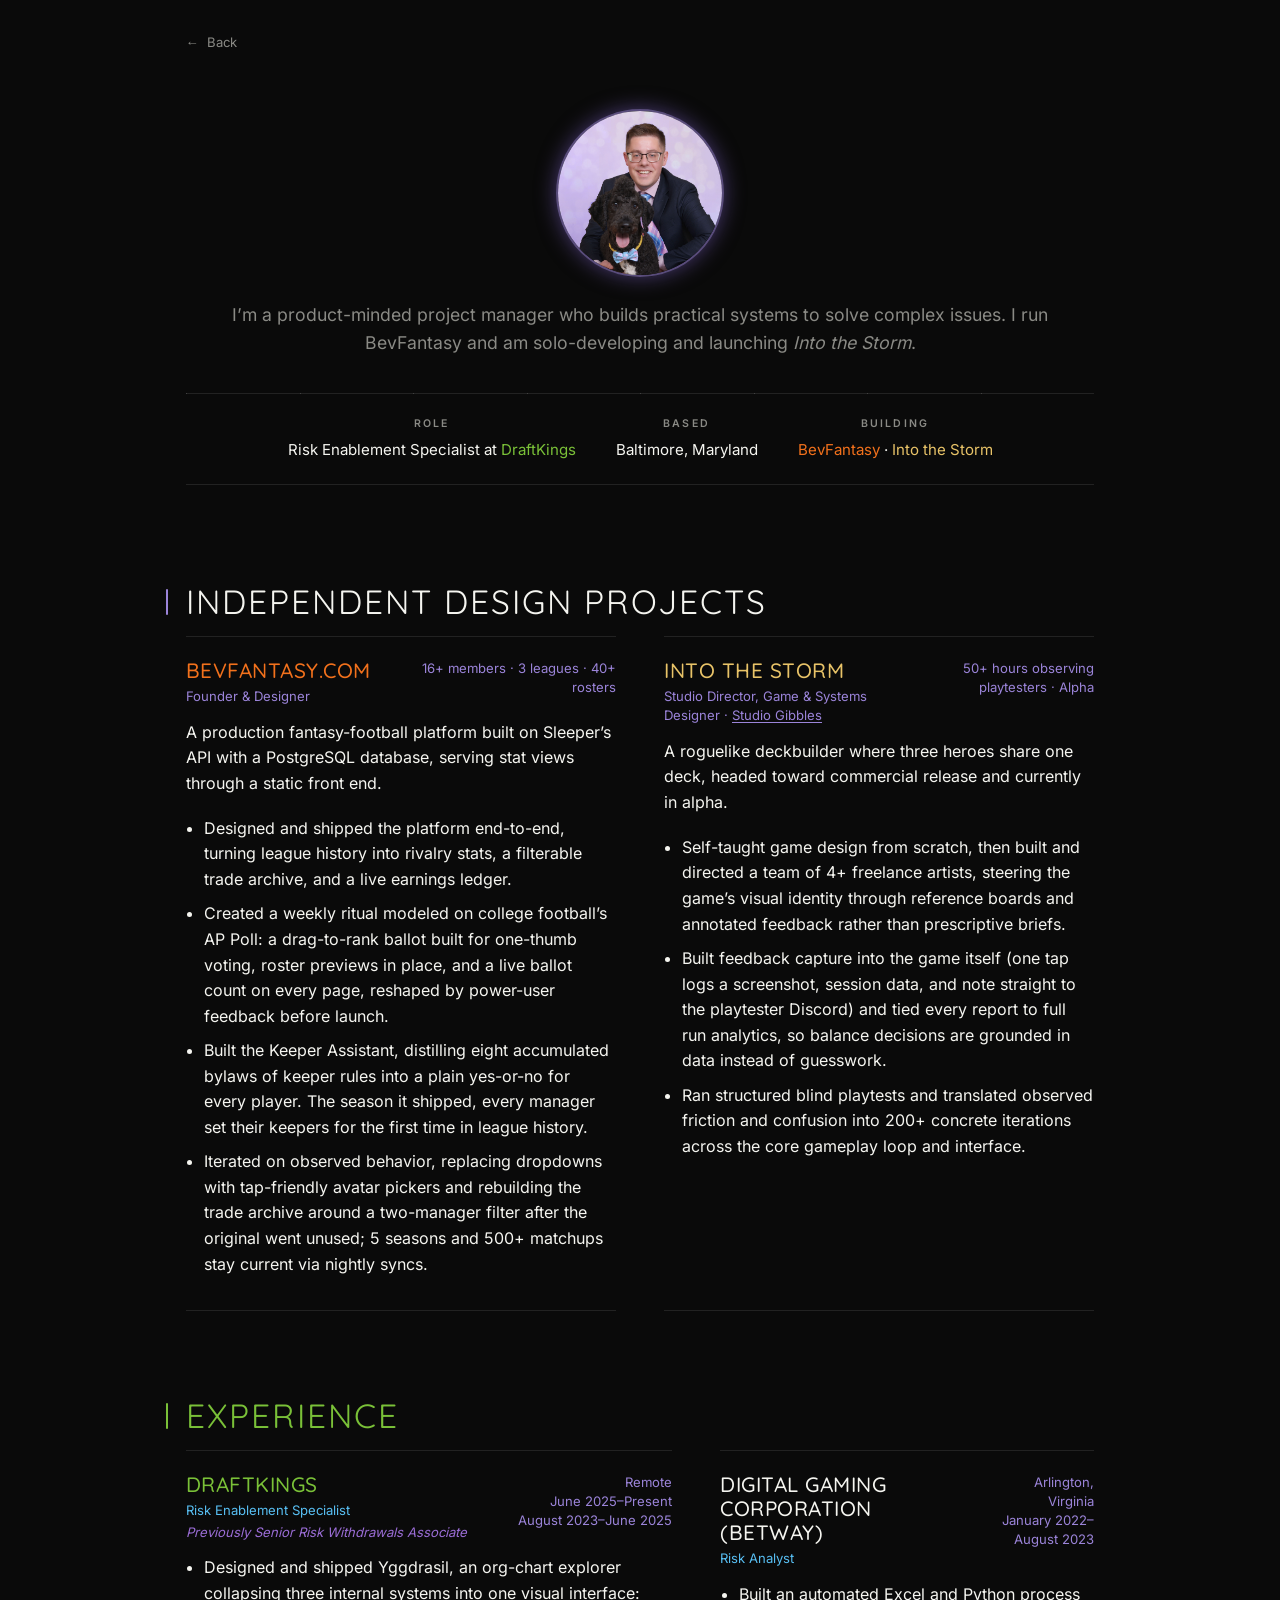
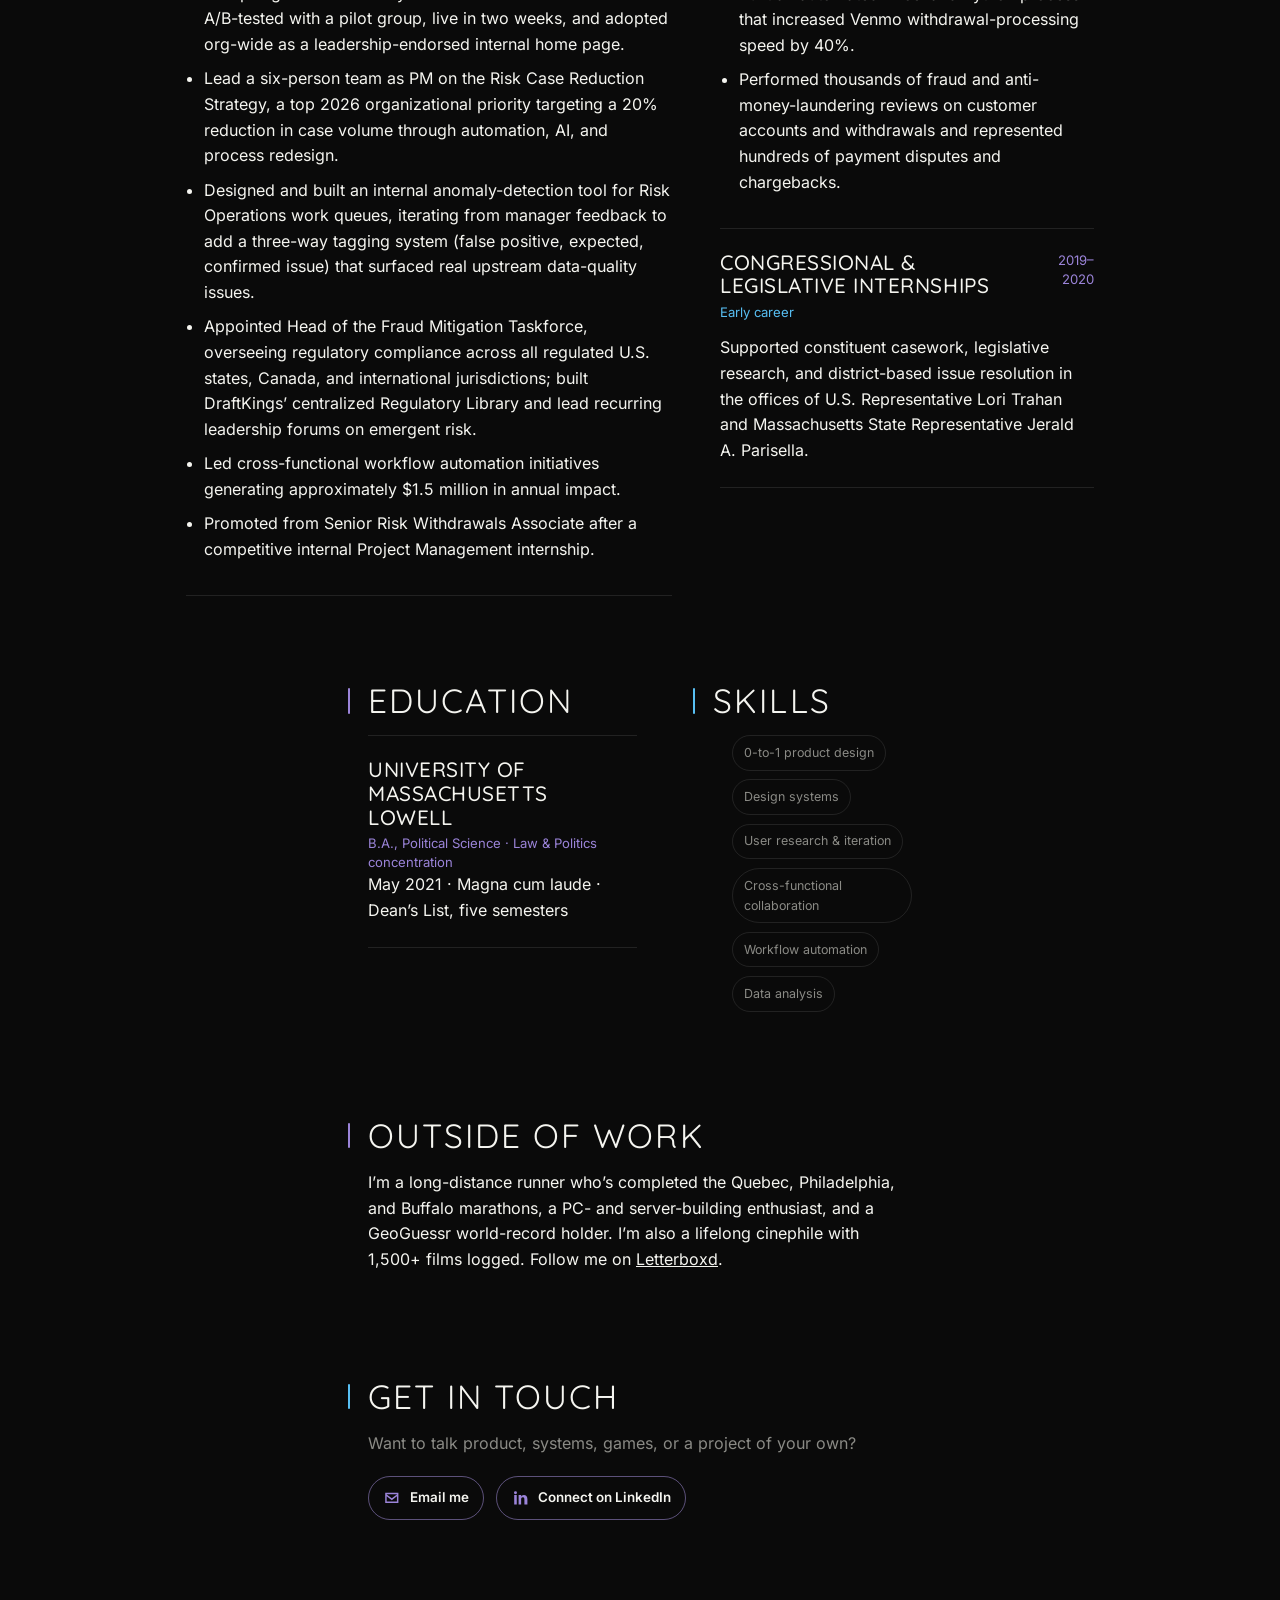
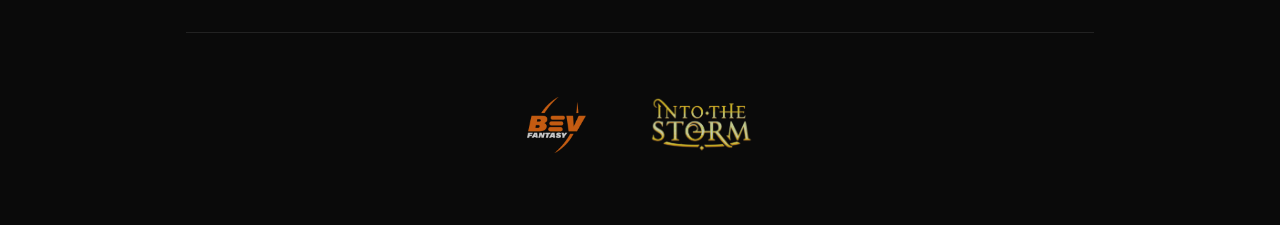
==== commit 6f59876d: "Replace em dashes in copy with periods, colons, commas, or parens Rewrites sentence-level em-dash us" ====
--- a/about/index.html
+++ b/about/index.html
@@ -82,7 +82,7 @@
         <ul>
           <li>Designed and shipped the platform end-to-end, turning league history into rivalry stats, a filterable trade archive, and a live earnings ledger.</li>
           <li>Created a weekly ritual modeled on college football’s AP Poll: a drag-to-rank ballot built for one-thumb voting, roster previews in place, and a live ballot count on every page, reshaped by power-user feedback before launch.</li>
-          <li>Built the Keeper Assistant, distilling eight accumulated bylaws of keeper rules into a plain yes-or-no for every player—the season it shipped, every manager set their keepers for the first time in league history.</li>
+          <li>Built the Keeper Assistant, distilling eight accumulated bylaws of keeper rules into a plain yes-or-no for every player. The season it shipped, every manager set their keepers for the first time in league history.</li>
           <li>Iterated on observed behavior, replacing dropdowns with tap-friendly avatar pickers and rebuilding the trade archive around a two-manager filter after the original went unused; 5 seasons and 500+ matchups stay current via nightly syncs.</li>
         </ul>
       </article>
@@ -101,7 +101,7 @@
         </p>
         <ul>
           <li>Self-taught game design from scratch, then built and directed a team of 4+ freelance artists, steering the game’s visual identity through reference boards and annotated feedback rather than prescriptive briefs.</li>
-          <li>Built feedback capture into the game itself—one tap logs a screenshot, session data, and note straight to the playtester Discord—and tied every report to full run analytics, so balance decisions are grounded in data instead of guesswork.</li>
+          <li>Built feedback capture into the game itself (one tap logs a screenshot, session data, and note straight to the playtester Discord) and tied every report to full run analytics, so balance decisions are grounded in data instead of guesswork.</li>
           <li>Ran structured blind playtests and translated observed friction and confusion into 200+ concrete iterations across the core gameplay loop and interface.</li>
         </ul>
       </article>
@@ -119,12 +119,12 @@
               <p class="about-entry__role">Risk Enablement Specialist</p>
               <p class="about-entry__role about-entry__role--previous">Previously Senior Risk Withdrawals Associate</p>
             </div>
-            <p class="about-entry__meta">Remote<br>June 2025—Present<br>August 2023—June 2025</p>
+            <p class="about-entry__meta">Remote<br>June 2025–Present<br>August 2023–June 2025</p>
           </div>
           <ul>
-            <li>Designed and shipped Yggdrasil, an org-chart explorer collapsing three internal systems into one visual interface—A/B-tested with a pilot group, live in two weeks, and adopted org-wide as a leadership-endorsed internal home page.</li>
+            <li>Designed and shipped Yggdrasil, an org-chart explorer collapsing three internal systems into one visual interface: A/B-tested with a pilot group, live in two weeks, and adopted org-wide as a leadership-endorsed internal home page.</li>
             <li>Lead a six-person team as PM on the Risk Case Reduction Strategy, a top 2026 organizational priority targeting a 20% reduction in case volume through automation, AI, and process redesign.</li>
-            <li>Designed and built an internal anomaly-detection tool for Risk Operations work queues, iterating from manager feedback to add a three-way tagging system—false positive, expected, confirmed issue—that surfaced real upstream data-quality issues.</li>
+            <li>Designed and built an internal anomaly-detection tool for Risk Operations work queues, iterating from manager feedback to add a three-way tagging system (false positive, expected, confirmed issue) that surfaced real upstream data-quality issues.</li>
             <li>Appointed Head of the Fraud Mitigation Taskforce, overseeing regulatory compliance across all regulated U.S. states, Canada, and international jurisdictions; built DraftKings’ centralized Regulatory Library and lead recurring leadership forums on emergent risk.</li>
             <li>Led cross-functional workflow automation initiatives generating approximately $1.5 million in annual impact.</li>
             <li>Promoted from Senior Risk Withdrawals Associate after a competitive internal Project Management internship.</li>
@@ -138,7 +138,7 @@
                 <h3>Digital Gaming Corporation (Betway)</h3>
                 <p class="about-entry__role">Risk Analyst</p>
               </div>
-              <p class="about-entry__meta">Arlington, Virginia<br>January 2022—August 2023</p>
+              <p class="about-entry__meta">Arlington, Virginia<br>January 2022–August 2023</p>
             </div>
             <ul>
               <li>Built an automated Excel and Python process that increased Venmo withdrawal-processing speed by 40%.</li>
@@ -152,7 +152,7 @@
                 <h3>Congressional &amp; legislative internships</h3>
                 <p class="about-entry__role">Early career</p>
               </div>
-              <p class="about-entry__meta">2019—2020</p>
+              <p class="about-entry__meta">2019–2020</p>
             </div>
             <p>
               Supported constituent casework, legislative research, and district-based
@@ -193,7 +193,7 @@
         I’m a long-distance runner who’s completed the Quebec, Philadelphia,
         and Buffalo marathons, a PC- and server-building enthusiast, and a
         GeoGuessr world-record holder. I’m also a lifelong cinephile with
-        1,500+ films logged—follow me on
+        1,500+ films logged. Follow me on
         <a href="https://letterboxd.com/dooling/" target="_blank" rel="noopener noreferrer">Letterboxd</a>.
       </p>
     </section>
--- a/assets/styles.css
+++ b/assets/styles.css
@@ -3000,12 +3000,7 @@
 }
 
 .its-art-finale__copy h2::before {
-  top: auto;
-  bottom: -.6rem;
-  left: 50%;
-  height: 2px;
-  width: 2.75rem;
-  transform: translateX(-50%);
+  display: none;
 }
 
 .its-art-finale__copy p { margin: 0; }
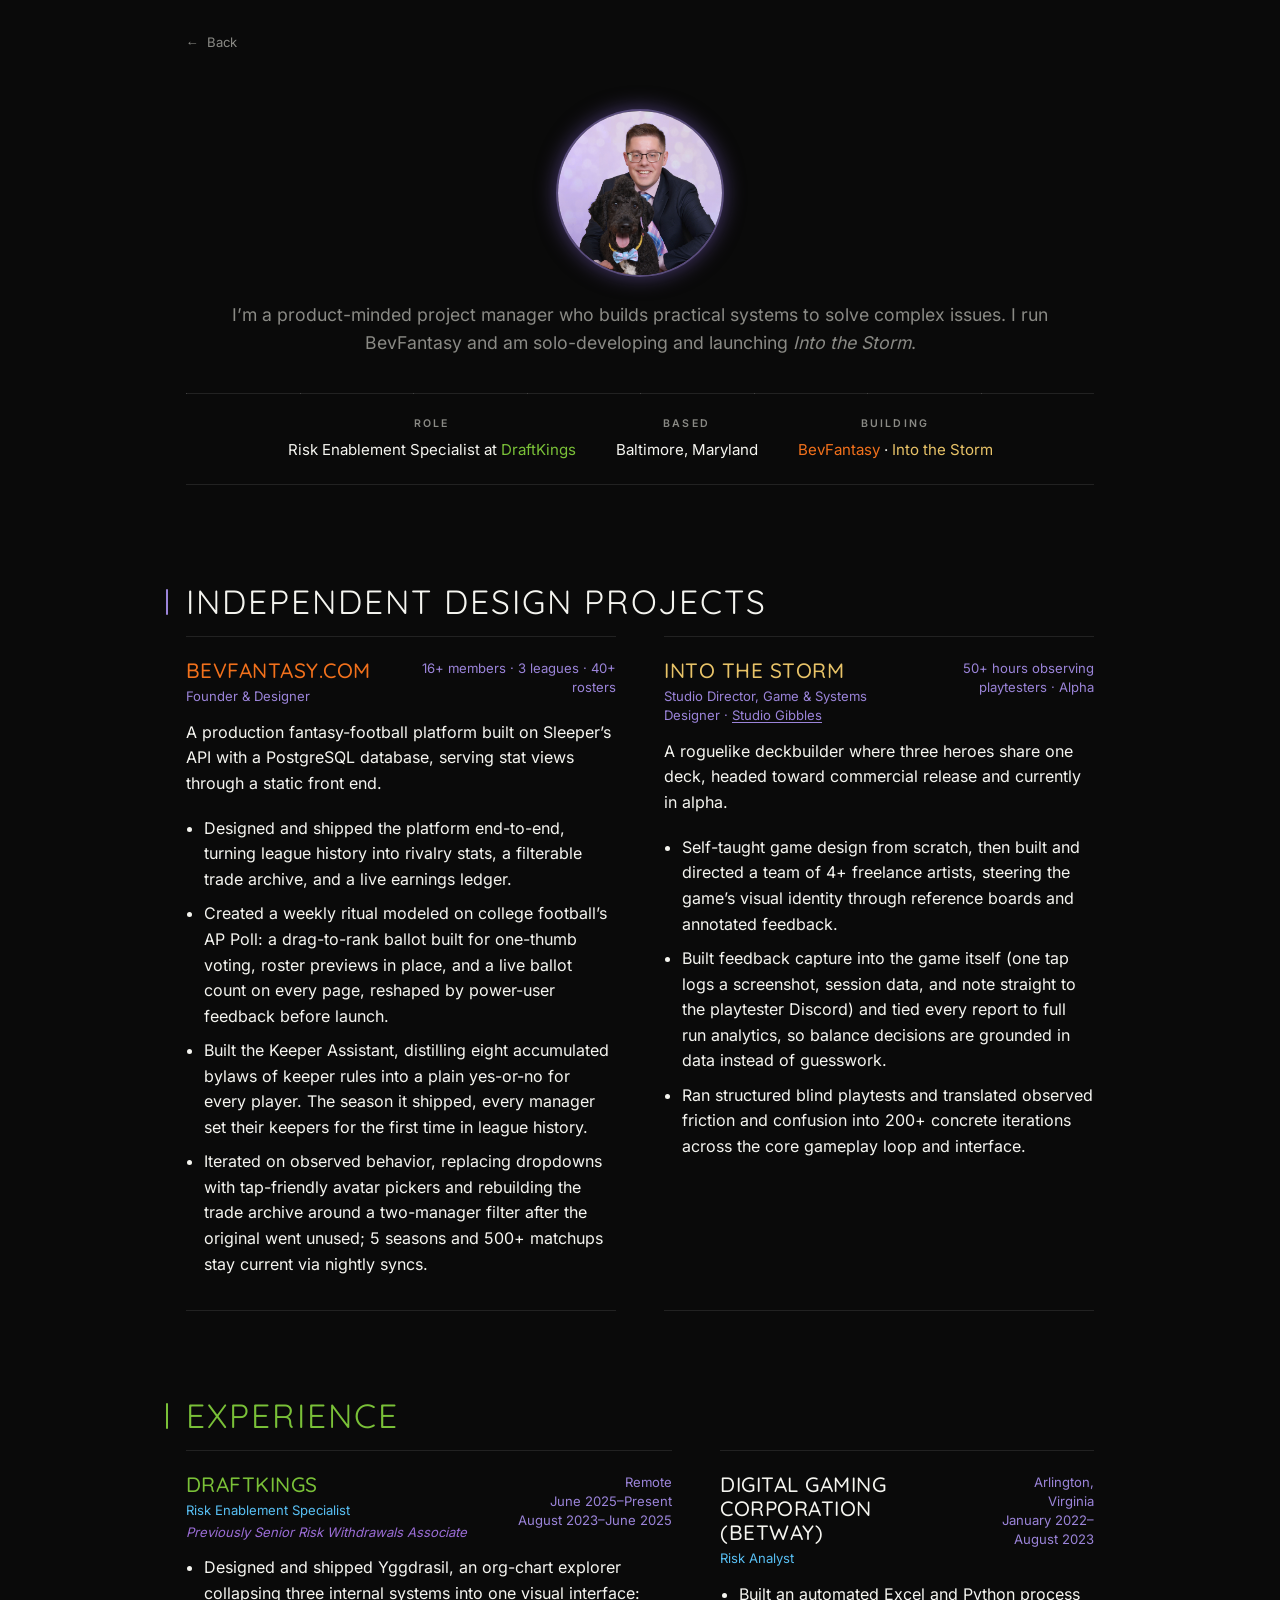
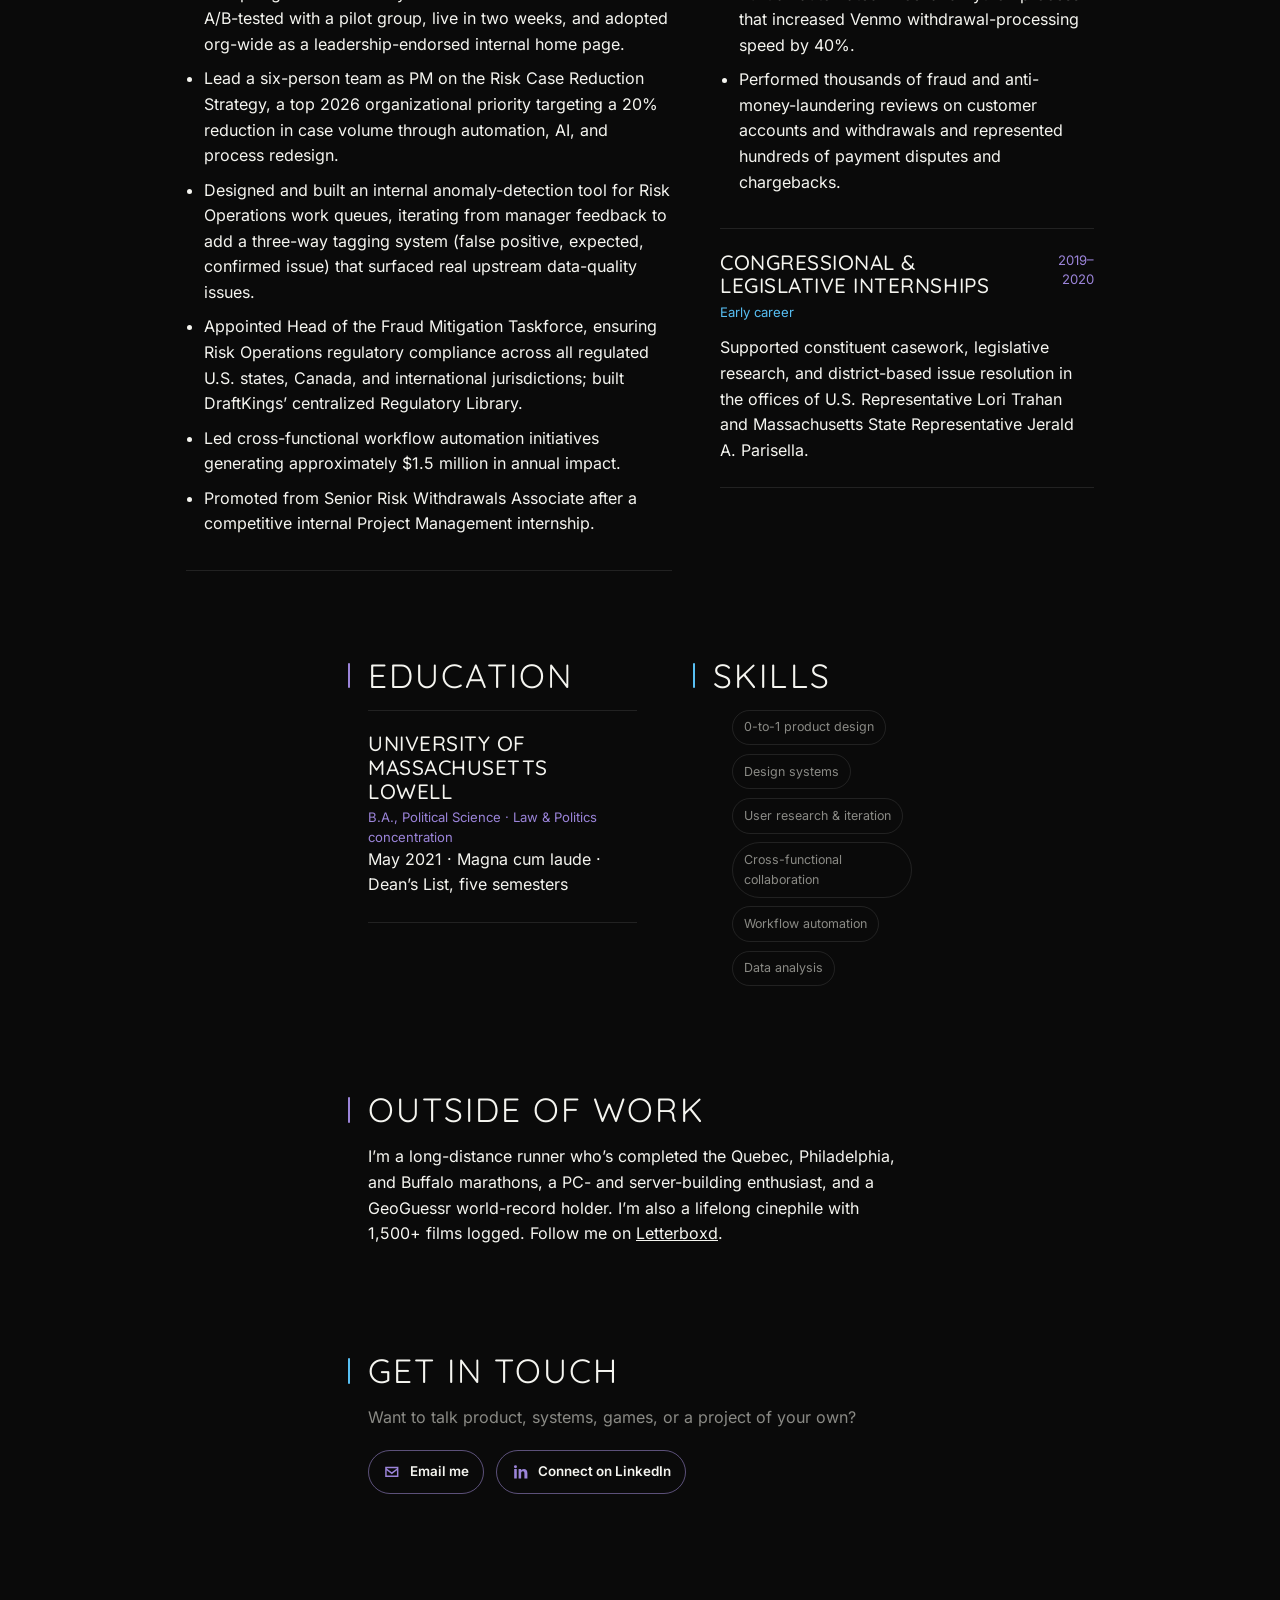
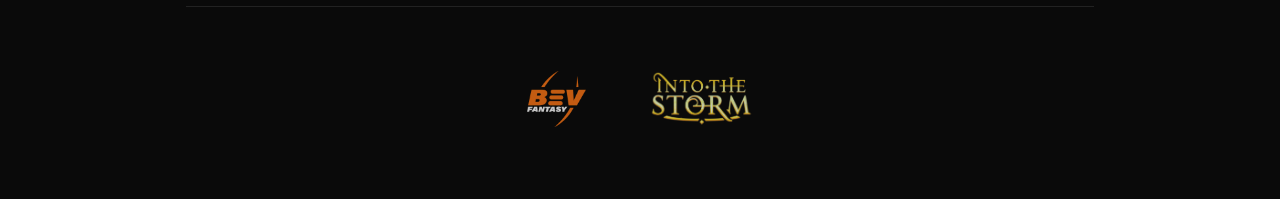
==== commit 298e338b: "Trim About page bullets and rephrase regulatory oversight line" ====
--- a/about/index.html
+++ b/about/index.html
@@ -100,7 +100,7 @@
           toward commercial release and currently in alpha.
         </p>
         <ul>
-          <li>Self-taught game design from scratch, then built and directed a team of 4+ freelance artists, steering the game’s visual identity through reference boards and annotated feedback rather than prescriptive briefs.</li>
+          <li>Self-taught game design from scratch, then built and directed a team of 4+ freelance artists, steering the game’s visual identity through reference boards and annotated feedback.</li>
           <li>Built feedback capture into the game itself (one tap logs a screenshot, session data, and note straight to the playtester Discord) and tied every report to full run analytics, so balance decisions are grounded in data instead of guesswork.</li>
           <li>Ran structured blind playtests and translated observed friction and confusion into 200+ concrete iterations across the core gameplay loop and interface.</li>
         </ul>
@@ -125,7 +125,7 @@
             <li>Designed and shipped Yggdrasil, an org-chart explorer collapsing three internal systems into one visual interface: A/B-tested with a pilot group, live in two weeks, and adopted org-wide as a leadership-endorsed internal home page.</li>
             <li>Lead a six-person team as PM on the Risk Case Reduction Strategy, a top 2026 organizational priority targeting a 20% reduction in case volume through automation, AI, and process redesign.</li>
             <li>Designed and built an internal anomaly-detection tool for Risk Operations work queues, iterating from manager feedback to add a three-way tagging system (false positive, expected, confirmed issue) that surfaced real upstream data-quality issues.</li>
-            <li>Appointed Head of the Fraud Mitigation Taskforce, overseeing regulatory compliance across all regulated U.S. states, Canada, and international jurisdictions; built DraftKings’ centralized Regulatory Library and lead recurring leadership forums on emergent risk.</li>
+            <li>Appointed Head of the Fraud Mitigation Taskforce, ensuring Risk Operations regulatory compliance across all regulated U.S. states, Canada, and international jurisdictions; built DraftKings’ centralized Regulatory Library.</li>
             <li>Led cross-functional workflow automation initiatives generating approximately $1.5 million in annual impact.</li>
             <li>Promoted from Senior Risk Withdrawals Associate after a competitive internal Project Management internship.</li>
           </ul>
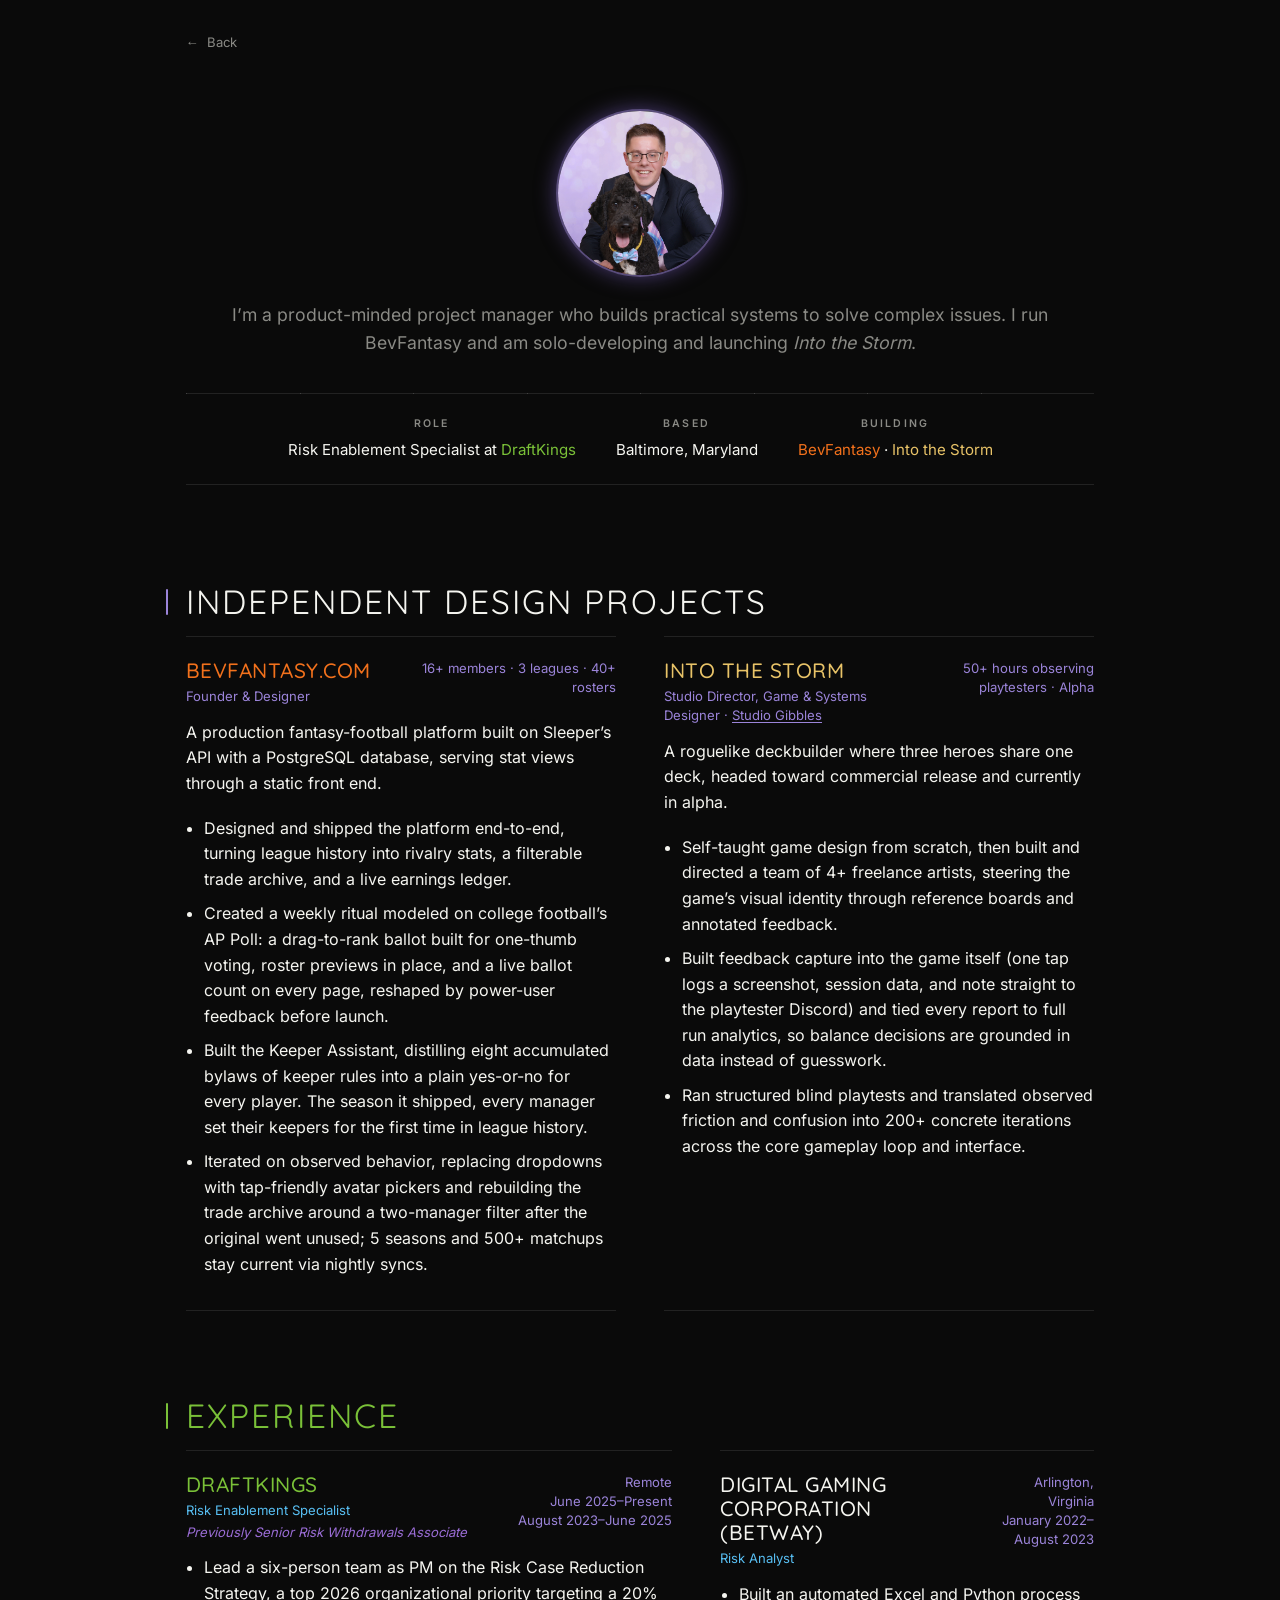
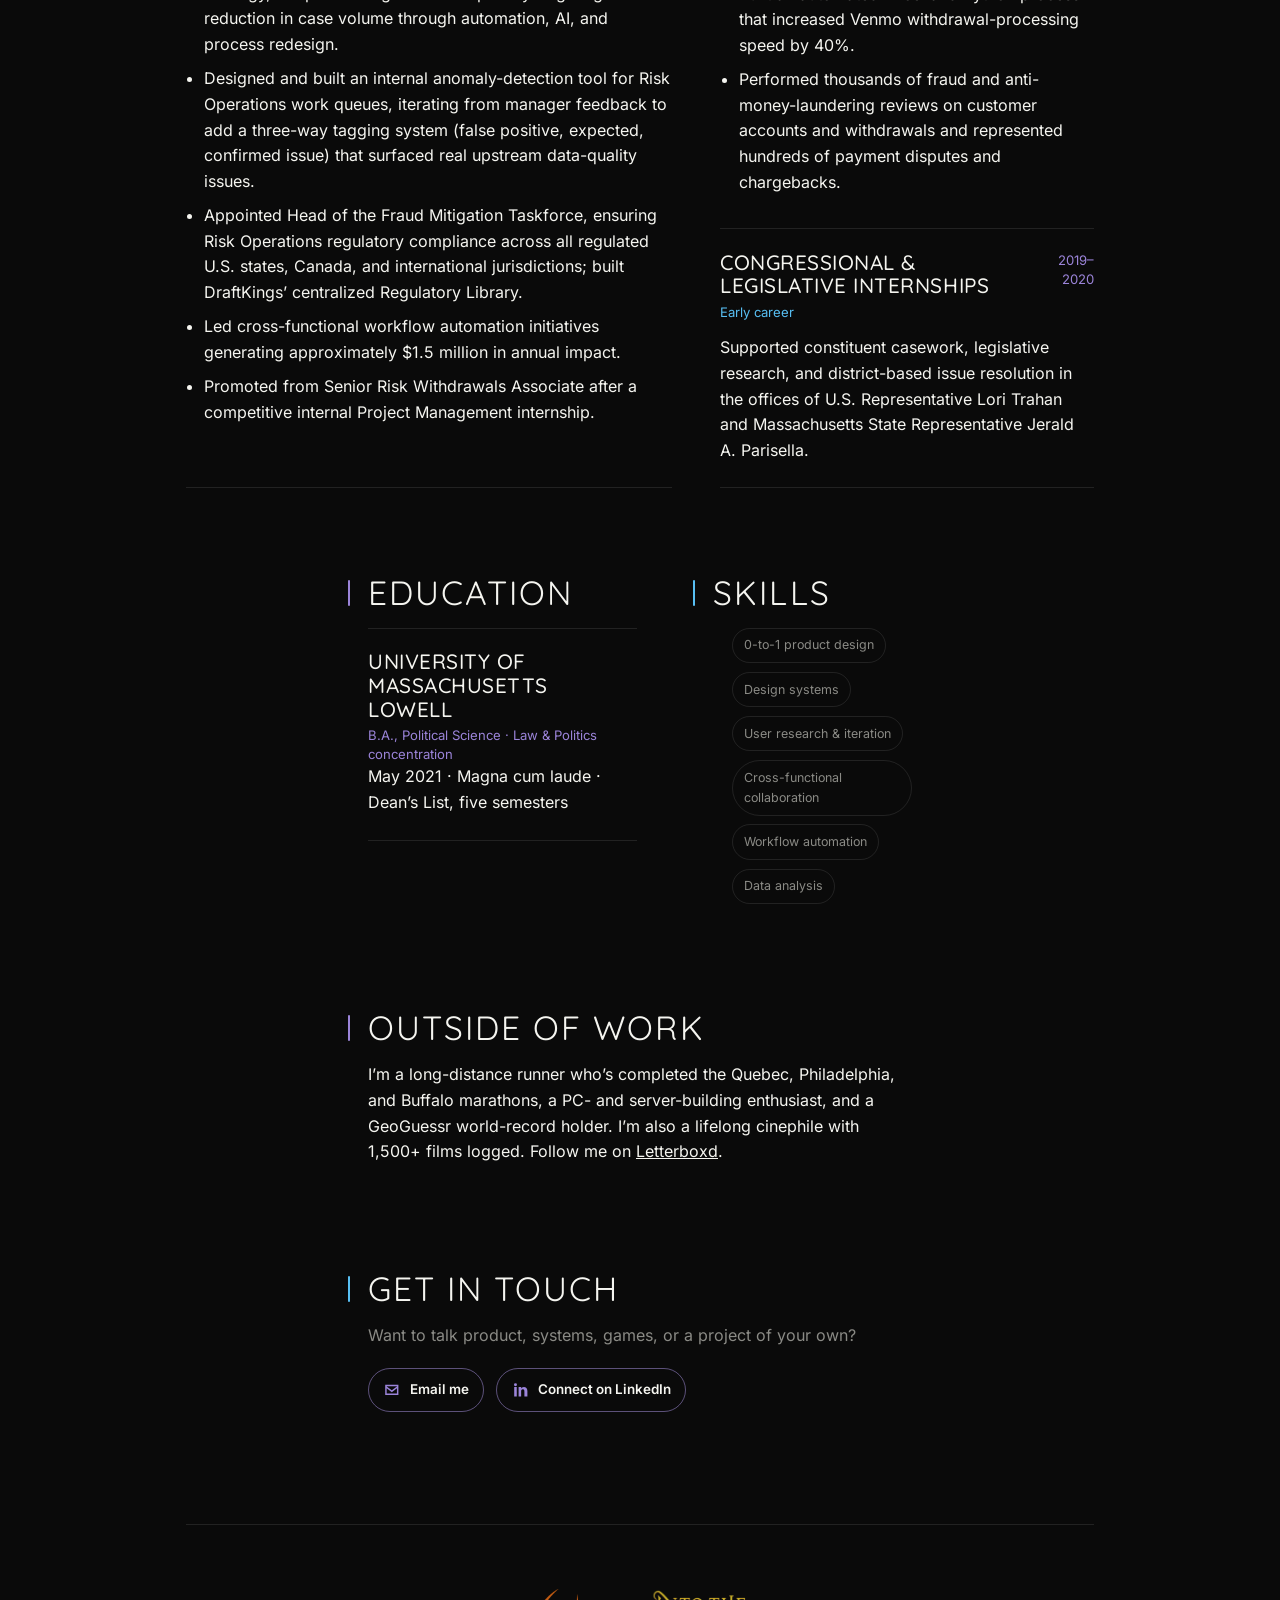
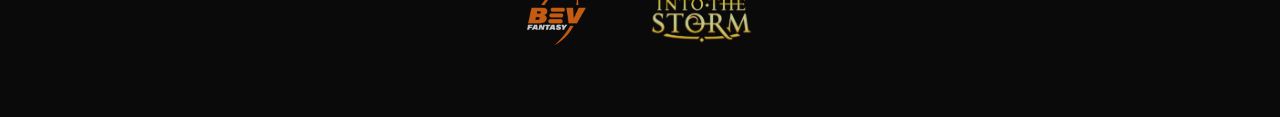
==== commit 2cfe56ba: "Remove Yggdrasil bullet from About page" ====
--- a/about/index.html
+++ b/about/index.html
@@ -122,7 +122,6 @@
             <p class="about-entry__meta">Remote<br>June 2025–Present<br>August 2023–June 2025</p>
           </div>
           <ul>
-            <li>Designed and shipped Yggdrasil, an org-chart explorer collapsing three internal systems into one visual interface: A/B-tested with a pilot group, live in two weeks, and adopted org-wide as a leadership-endorsed internal home page.</li>
             <li>Lead a six-person team as PM on the Risk Case Reduction Strategy, a top 2026 organizational priority targeting a 20% reduction in case volume through automation, AI, and process redesign.</li>
             <li>Designed and built an internal anomaly-detection tool for Risk Operations work queues, iterating from manager feedback to add a three-way tagging system (false positive, expected, confirmed issue) that surfaced real upstream data-quality issues.</li>
             <li>Appointed Head of the Fraud Mitigation Taskforce, ensuring Risk Operations regulatory compliance across all regulated U.S. states, Canada, and international jurisdictions; built DraftKings’ centralized Regulatory Library.</li>
--- a/assets/styles.css
+++ b/assets/styles.css
@@ -3025,6 +3025,16 @@
     0 0 34px -22px color-mix(in srgb, var(--storm) 52%, transparent);
 }
 
+.its-compare__layer {
+  position: absolute;
+  inset: 0;
+  overflow: hidden;
+}
+
+.its-compare__layer--after {
+  clip-path: inset(0 calc(100% - var(--pos, 58%)) 0 0);
+}
+
 .its-compare__img {
   position: absolute;
   inset: 0;
@@ -3036,9 +3046,6 @@
   -webkit-user-drag: none;
 }
 
-.its-compare__img--after {
-  clip-path: inset(0 calc(100% - var(--pos, 50%)) 0 0);
-}
 
 .its-compare__handle {
   position: absolute;
@@ -3098,15 +3105,6 @@
 .its-compare__range:focus-visible + .its-compare__handle .its-compare__grip {
   outline: 2px solid var(--storm-gold);
   outline-offset: 3px;
-}
-
-.its-compare__labels {
-  display: flex;
-  justify-content: space-between;
-  margin: .75rem 0 0;
-  color: var(--text-dim);
-  font-size: .82rem;
-  line-height: 1.5;
 }
 
 @media (max-width: 60rem) {
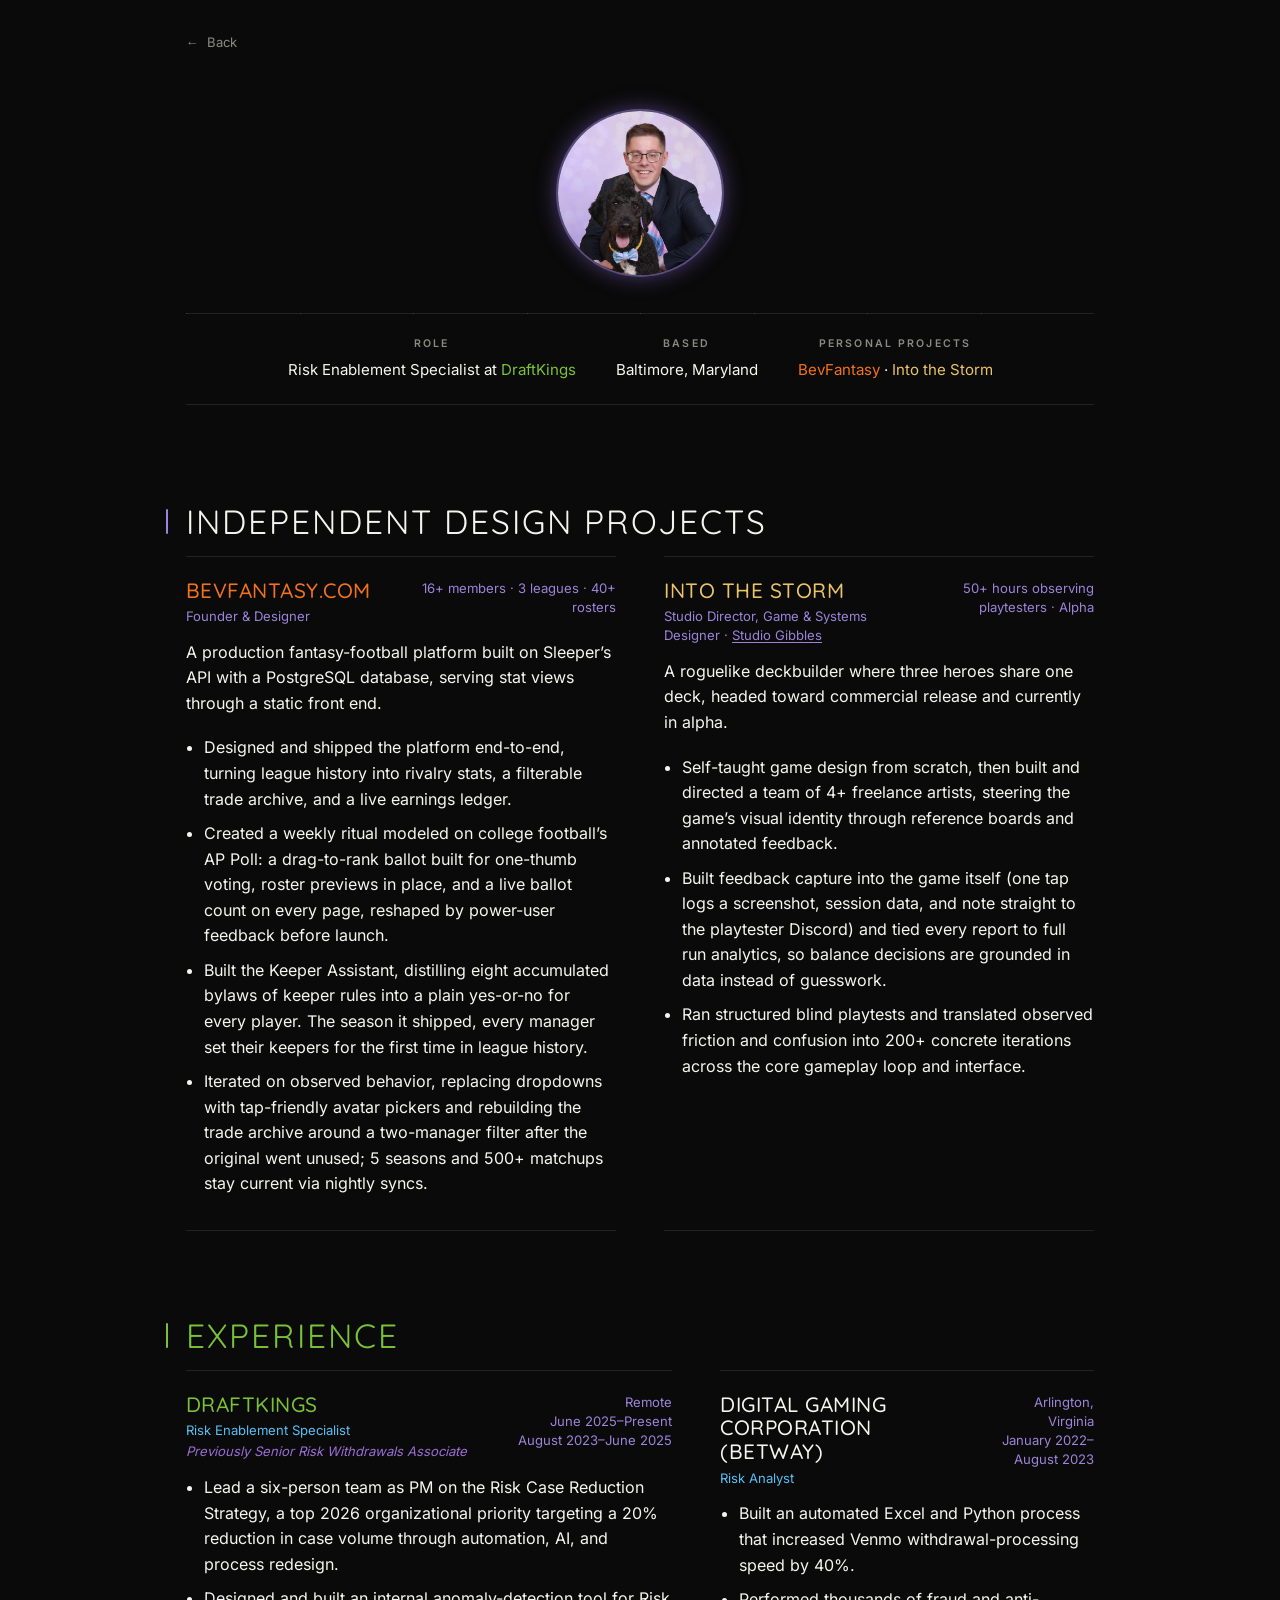
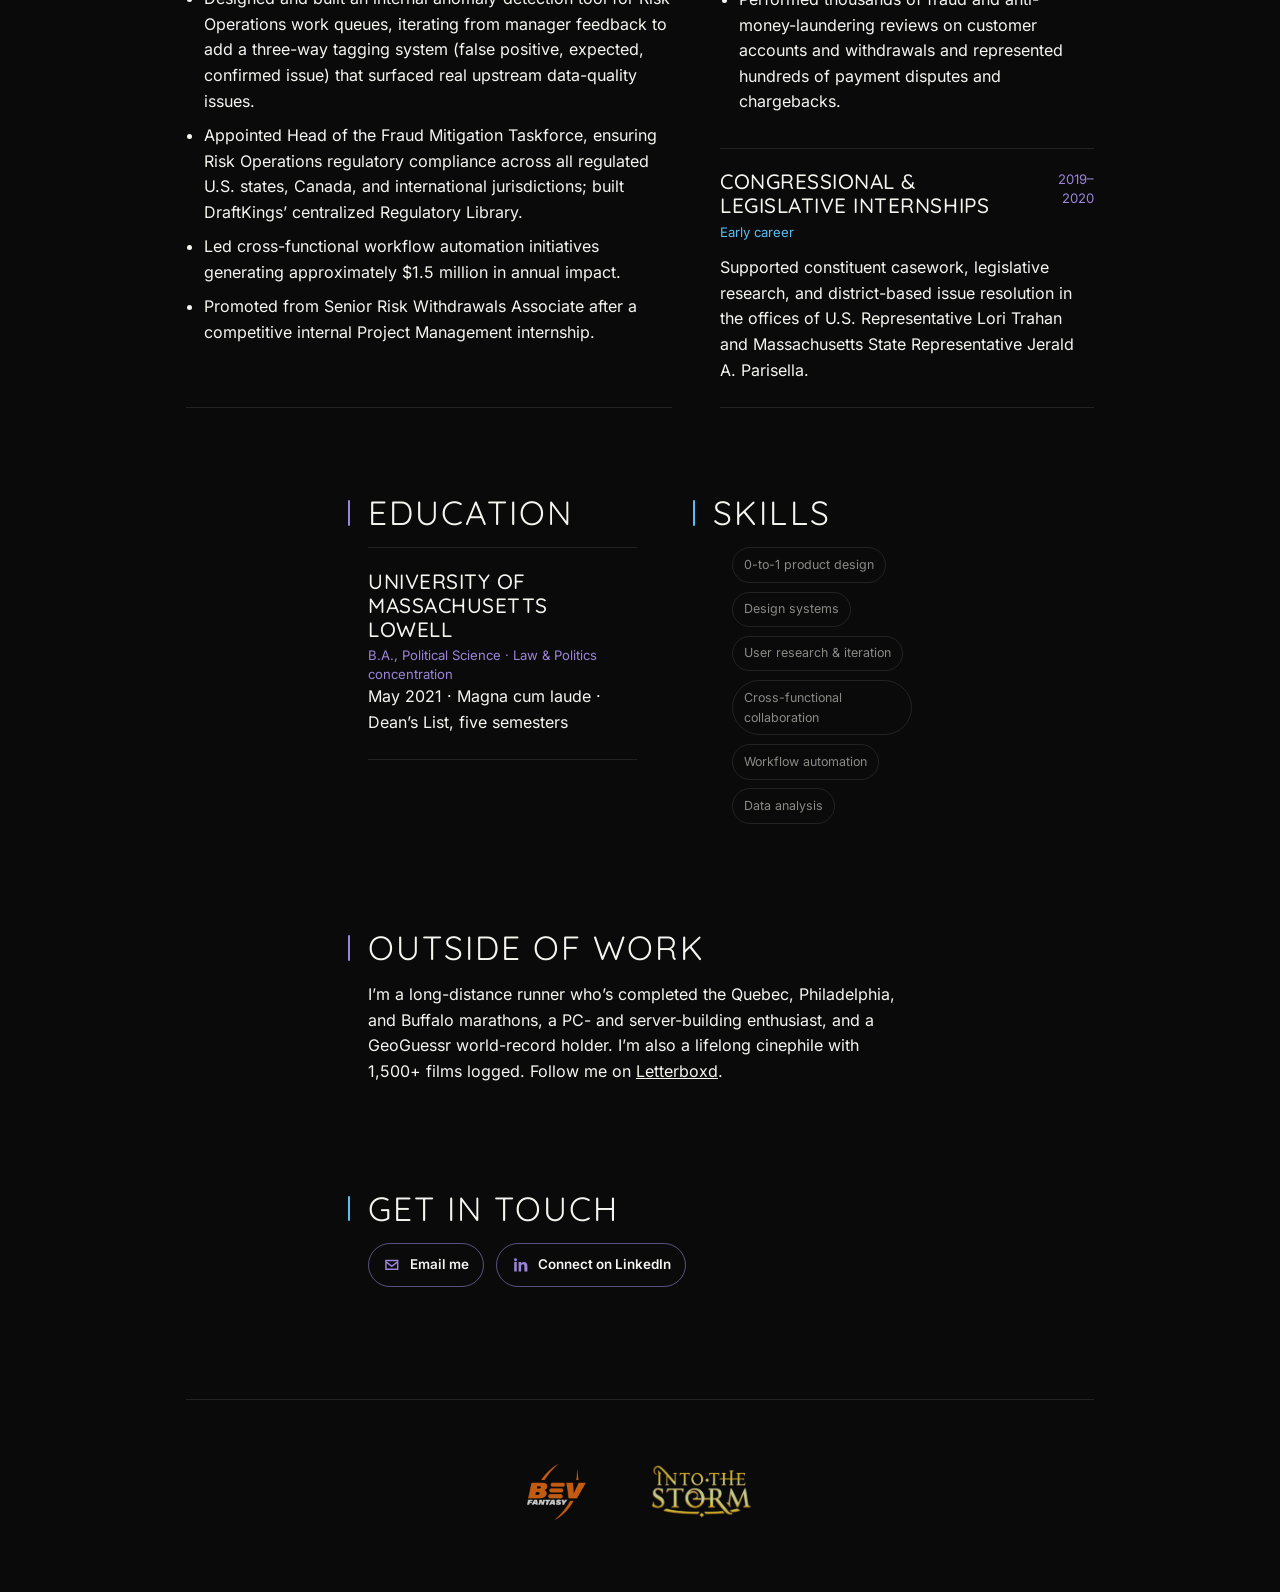
==== commit 34136aff: "Update About page: remove intro blurb and contact prompt, rename Building to Personal Projects Co-Au" ====
--- a/about/index.html
+++ b/about/index.html
@@ -46,18 +46,12 @@
            alt="William Dooling with his poodle Gatsby." width="360" height="360">
     </div>
 
-    <p class="case-sub">
-      I’m a product-minded project manager who builds practical systems to
-      solve complex issues. I run BevFantasy and am solo-developing and
-      launching <em>Into the Storm</em>.
-    </p>
-
     <hr class="rule case-rule">
 
     <dl class="case-facts">
       <div class="case-fact case-fact--role"><dt>Role</dt><dd>Risk Enablement Specialist at <span class="about-draftkings">DraftKings</span></dd></div>
       <div class="case-fact"><dt>Based</dt><dd>Baltimore, Maryland</dd></div>
-      <div class="case-fact case-fact--building"><dt>Building</dt><dd><a class="about-fact-link about-fact-link--bev" href="../work/bevfantasy/">BevFantasy</a> · <a class="about-fact-link about-fact-link--storm" href="../work/into-the-storm/">Into the Storm</a></dd></div>
+      <div class="case-fact case-fact--building"><dt>Personal Projects</dt><dd><a class="about-fact-link about-fact-link--bev" href="../work/bevfantasy/">BevFantasy</a> · <a class="about-fact-link about-fact-link--storm" href="../work/into-the-storm/">Into the Storm</a></dd></div>
     </dl>
   </header>
 
@@ -199,7 +193,6 @@
 
     <section class="about-section about-contact" aria-labelledby="get-in-touch">
       <h2 class="about-title about-title--blue" id="get-in-touch">Get in touch</h2>
-      <p>Want to talk product, systems, games, or a project of your own?</p>
       <div class="about-contact__links">
         <a class="about-contact__link" href="mailto:me@williamdooling.com">
           <svg viewBox="0 0 24 24" aria-hidden="true">
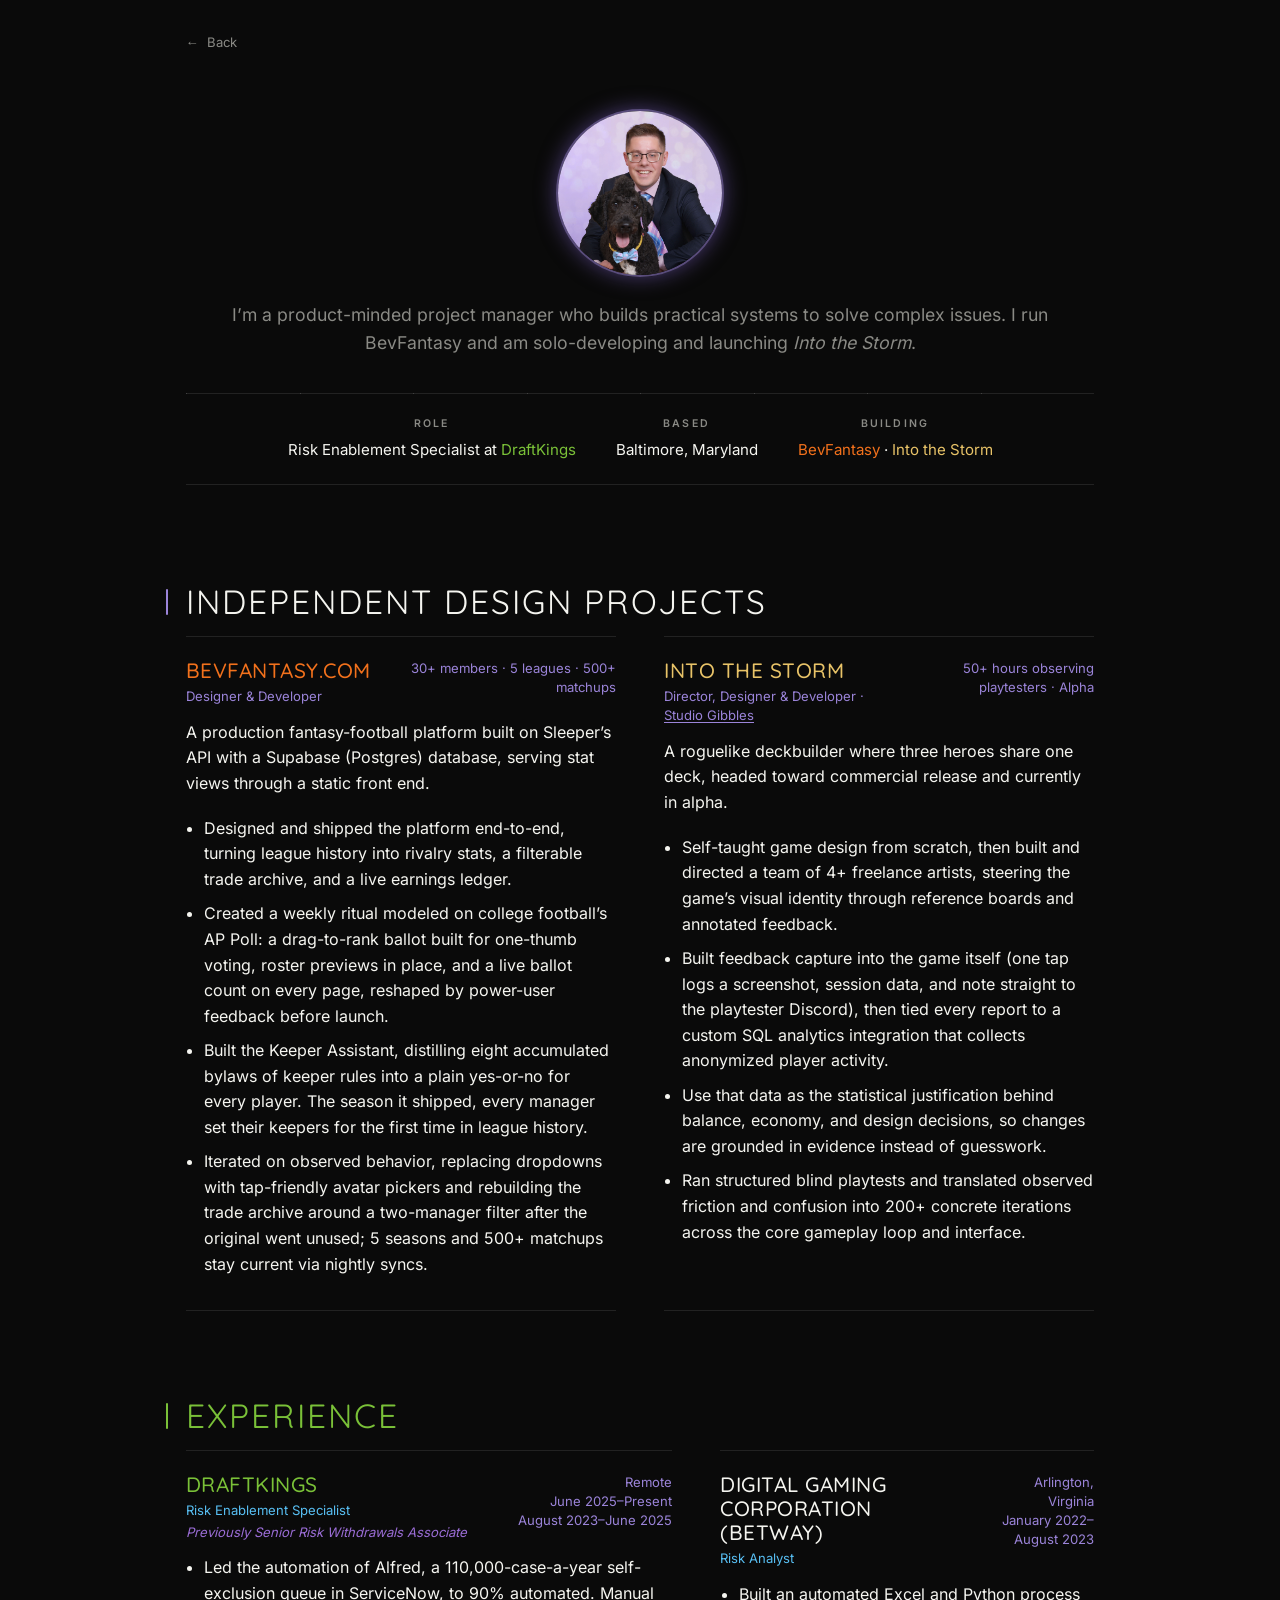
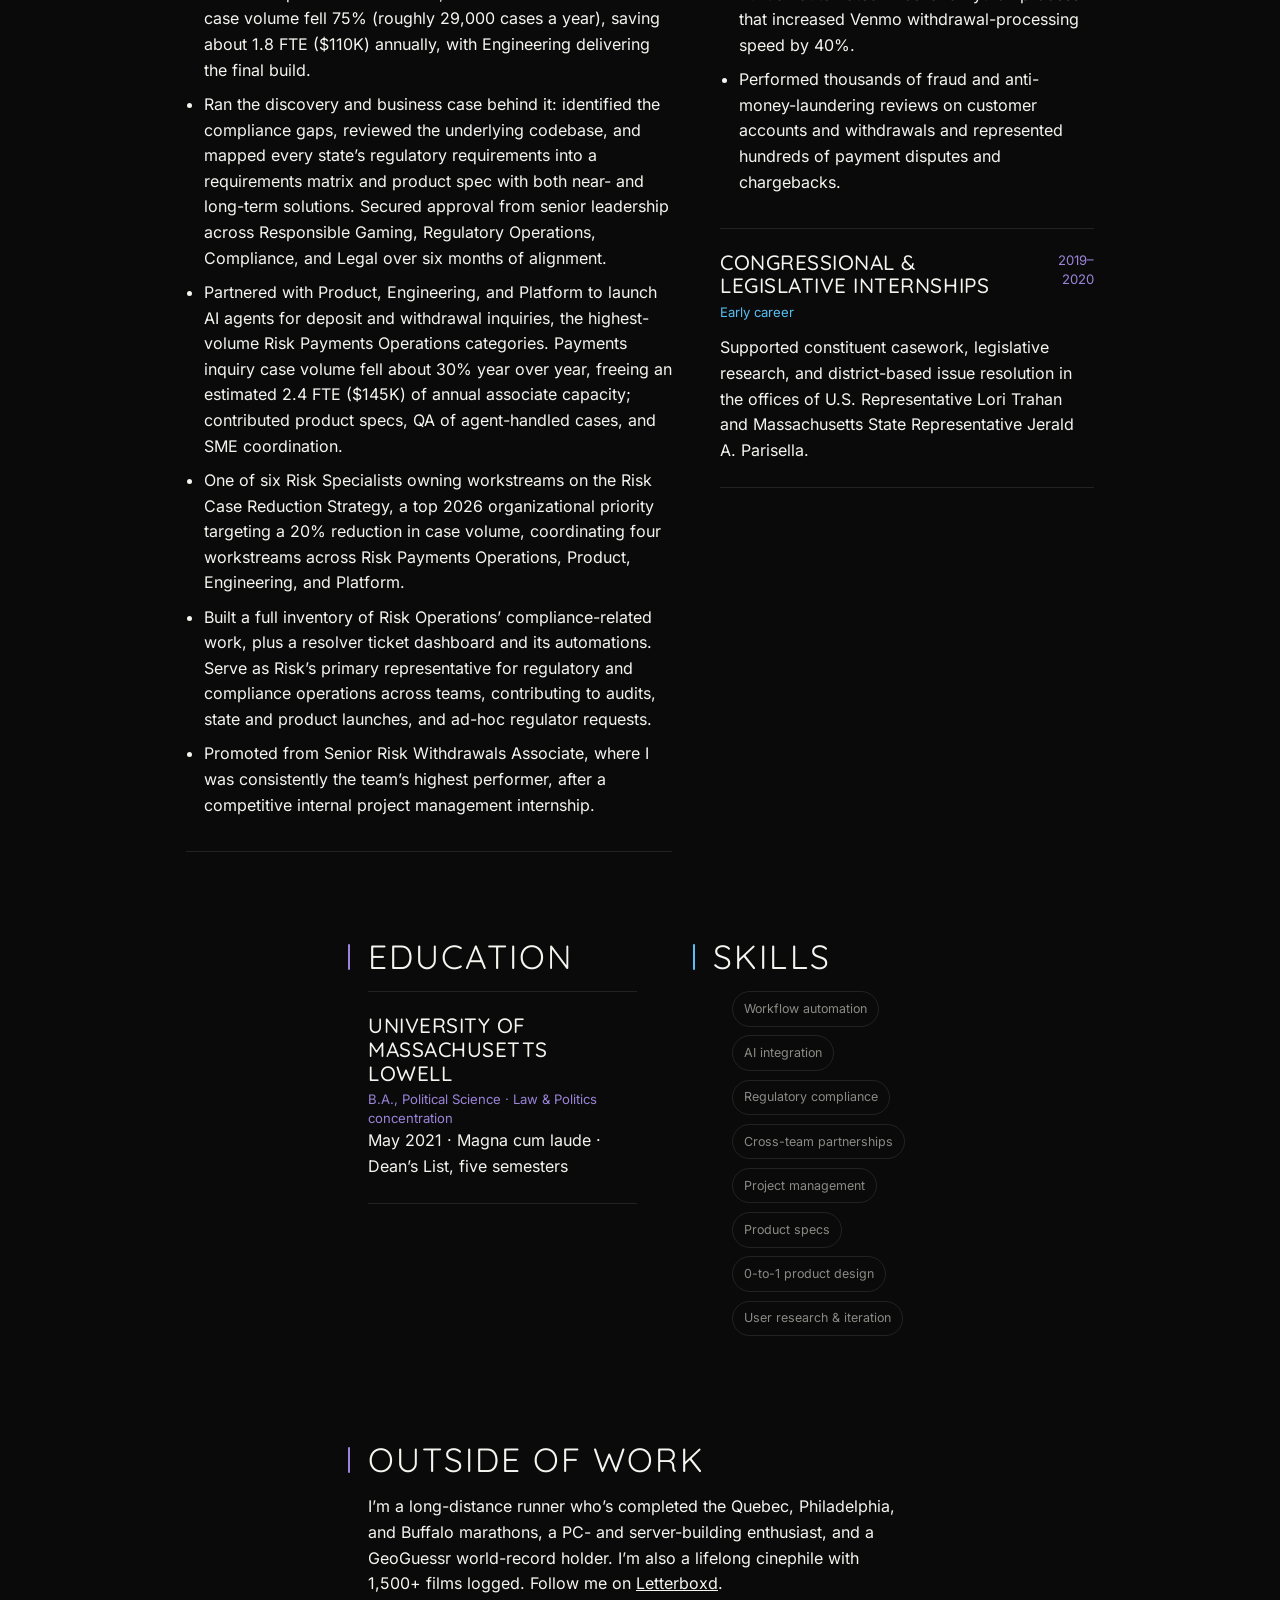
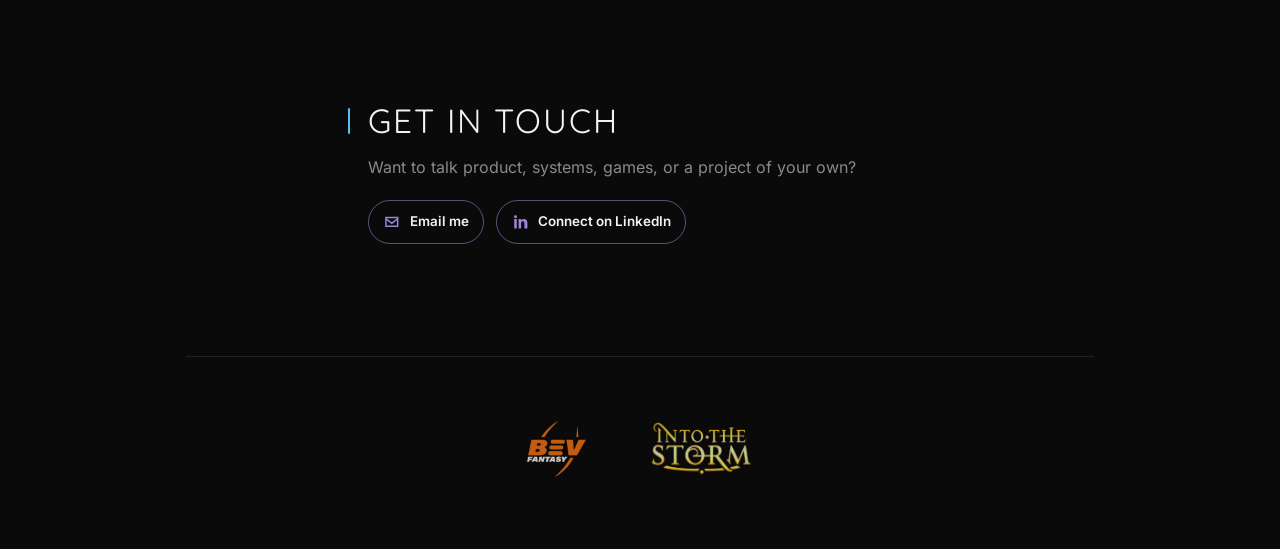
==== commit 8a77e335: "Align About page copy with resume v13 Bring the About page in line with the latest resume, correctin" ====
--- a/about/index.html
+++ b/about/index.html
@@ -46,12 +46,18 @@
            alt="William Dooling with his poodle Gatsby." width="360" height="360">
     </div>
 
+    <p class="case-sub">
+      I’m a product-minded project manager who builds practical systems to
+      solve complex issues. I run BevFantasy and am solo-developing and
+      launching <em>Into the Storm</em>.
+    </p>
+
     <hr class="rule case-rule">
 
     <dl class="case-facts">
       <div class="case-fact case-fact--role"><dt>Role</dt><dd>Risk Enablement Specialist at <span class="about-draftkings">DraftKings</span></dd></div>
       <div class="case-fact"><dt>Based</dt><dd>Baltimore, Maryland</dd></div>
-      <div class="case-fact case-fact--building"><dt>Personal Projects</dt><dd><a class="about-fact-link about-fact-link--bev" href="../work/bevfantasy/">BevFantasy</a> · <a class="about-fact-link about-fact-link--storm" href="../work/into-the-storm/">Into the Storm</a></dd></div>
+      <div class="case-fact case-fact--building"><dt>Building</dt><dd><a class="about-fact-link about-fact-link--bev" href="../work/bevfantasy/">BevFantasy</a> · <a class="about-fact-link about-fact-link--storm" href="../work/into-the-storm/">Into the Storm</a></dd></div>
     </dl>
   </header>
 
@@ -65,13 +71,13 @@
         <div class="about-entry__head">
           <div>
             <h3><a class="about-project-link about-project-link--bev" href="../work/bevfantasy/">BevFantasy.com</a></h3>
-            <p class="about-entry__role">Founder &amp; Designer</p>
+            <p class="about-entry__role">Designer &amp; Developer</p>
           </div>
-          <p class="about-entry__meta">16+ members · 3 leagues · 40+ rosters</p>
+          <p class="about-entry__meta">30+ members · 5 leagues · 500+ matchups</p>
         </div>
         <p>
           A production fantasy-football platform built on Sleeper’s API with a
-          PostgreSQL database, serving stat views through a static front end.
+          Supabase (Postgres) database, serving stat views through a static front end.
         </p>
         <ul>
           <li>Designed and shipped the platform end-to-end, turning league history into rivalry stats, a filterable trade archive, and a live earnings ledger.</li>
@@ -85,7 +91,7 @@
         <div class="about-entry__head">
           <div>
             <h3><a class="about-project-link about-project-link--storm" href="../work/into-the-storm/">Into the Storm</a></h3>
-            <p class="about-entry__role">Studio Director, Game &amp; Systems Designer · <a href="https://studiogibbles.com/" target="_blank" rel="noopener noreferrer">Studio Gibbles</a></p>
+            <p class="about-entry__role">Director, Designer &amp; Developer · <a href="https://studiogibbles.com/" target="_blank" rel="noopener noreferrer">Studio Gibbles</a></p>
           </div>
           <p class="about-entry__meta">50+ hours observing playtesters · Alpha</p>
         </div>
@@ -95,7 +101,8 @@
         </p>
         <ul>
           <li>Self-taught game design from scratch, then built and directed a team of 4+ freelance artists, steering the game’s visual identity through reference boards and annotated feedback.</li>
-          <li>Built feedback capture into the game itself (one tap logs a screenshot, session data, and note straight to the playtester Discord) and tied every report to full run analytics, so balance decisions are grounded in data instead of guesswork.</li>
+          <li>Built feedback capture into the game itself (one tap logs a screenshot, session data, and note straight to the playtester Discord), then tied every report to a custom SQL analytics integration that collects anonymized player activity.</li>
+          <li>Use that data as the statistical justification behind balance, economy, and design decisions, so changes are grounded in evidence instead of guesswork.</li>
           <li>Ran structured blind playtests and translated observed friction and confusion into 200+ concrete iterations across the core gameplay loop and interface.</li>
         </ul>
       </article>
@@ -116,11 +123,12 @@
             <p class="about-entry__meta">Remote<br>June 2025–Present<br>August 2023–June 2025</p>
           </div>
           <ul>
-            <li>Lead a six-person team as PM on the Risk Case Reduction Strategy, a top 2026 organizational priority targeting a 20% reduction in case volume through automation, AI, and process redesign.</li>
-            <li>Designed and built an internal anomaly-detection tool for Risk Operations work queues, iterating from manager feedback to add a three-way tagging system (false positive, expected, confirmed issue) that surfaced real upstream data-quality issues.</li>
-            <li>Appointed Head of the Fraud Mitigation Taskforce, ensuring Risk Operations regulatory compliance across all regulated U.S. states, Canada, and international jurisdictions; built DraftKings’ centralized Regulatory Library.</li>
-            <li>Led cross-functional workflow automation initiatives generating approximately $1.5 million in annual impact.</li>
-            <li>Promoted from Senior Risk Withdrawals Associate after a competitive internal Project Management internship.</li>
+            <li>Led the automation of Alfred, a 110,000-case-a-year self-exclusion queue in ServiceNow, to 90% automated. Manual case volume fell 75% (roughly 29,000 cases a year), saving about 1.8 FTE ($110K) annually, with Engineering delivering the final build.</li>
+            <li>Ran the discovery and business case behind it: identified the compliance gaps, reviewed the underlying codebase, and mapped every state’s regulatory requirements into a requirements matrix and product spec with both near- and long-term solutions. Secured approval from senior leadership across Responsible Gaming, Regulatory Operations, Compliance, and Legal over six months of alignment.</li>
+            <li>Partnered with Product, Engineering, and Platform to launch AI agents for deposit and withdrawal inquiries, the highest-volume Risk Payments Operations categories. Payments inquiry case volume fell about 30% year over year, freeing an estimated 2.4 FTE ($145K) of annual associate capacity; contributed product specs, QA of agent-handled cases, and SME coordination.</li>
+            <li>One of six Risk Specialists owning workstreams on the Risk Case Reduction Strategy, a top 2026 organizational priority targeting a 20% reduction in case volume, coordinating four workstreams across Risk Payments Operations, Product, Engineering, and Platform.</li>
+            <li>Built a full inventory of Risk Operations’ compliance-related work, plus a resolver ticket dashboard and its automations. Serve as Risk’s primary representative for regulatory and compliance operations across teams, contributing to audits, state and product launches, and ad-hoc regulator requests.</li>
+            <li>Promoted from Senior Risk Withdrawals Associate, where I was consistently the team’s highest performer, after a competitive internal project management internship.</li>
           </ul>
         </article>
 
@@ -170,12 +178,14 @@
       <section aria-labelledby="skills">
         <h2 class="about-title about-title--blue" id="skills">Skills</h2>
         <ul class="about-skills" aria-labelledby="skills">
+          <li>Workflow automation</li>
+          <li>AI integration</li>
+          <li>Regulatory compliance</li>
+          <li>Cross-team partnerships</li>
+          <li>Project management</li>
+          <li>Product specs</li>
           <li>0-to-1 product design</li>
-          <li>Design systems</li>
           <li>User research &amp; iteration</li>
-          <li>Cross-functional collaboration</li>
-          <li>Workflow automation</li>
-          <li>Data analysis</li>
         </ul>
       </section>
     </div>
@@ -193,6 +203,7 @@
 
     <section class="about-section about-contact" aria-labelledby="get-in-touch">
       <h2 class="about-title about-title--blue" id="get-in-touch">Get in touch</h2>
+      <p>Want to talk product, systems, games, or a project of your own?</p>
       <div class="about-contact__links">
         <a class="about-contact__link" href="mailto:me@williamdooling.com">
           <svg viewBox="0 0 24 24" aria-hidden="true">
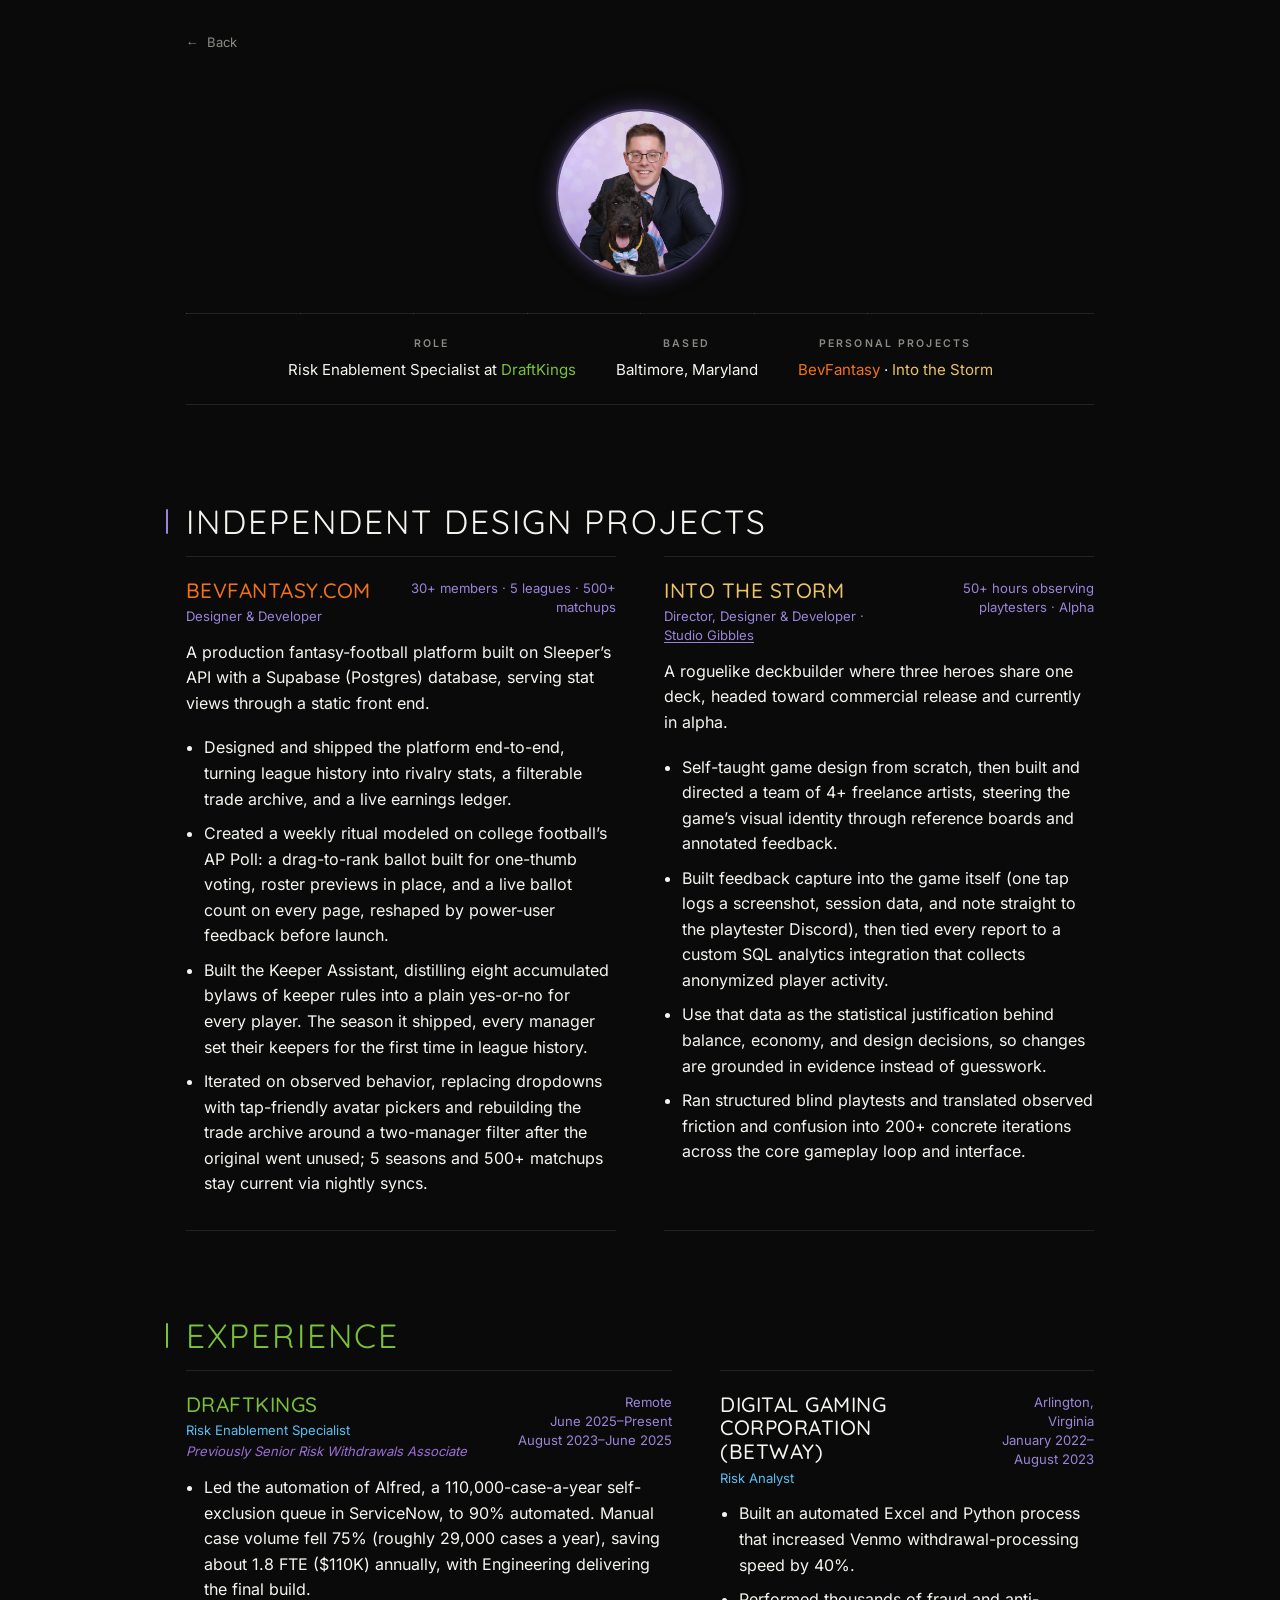
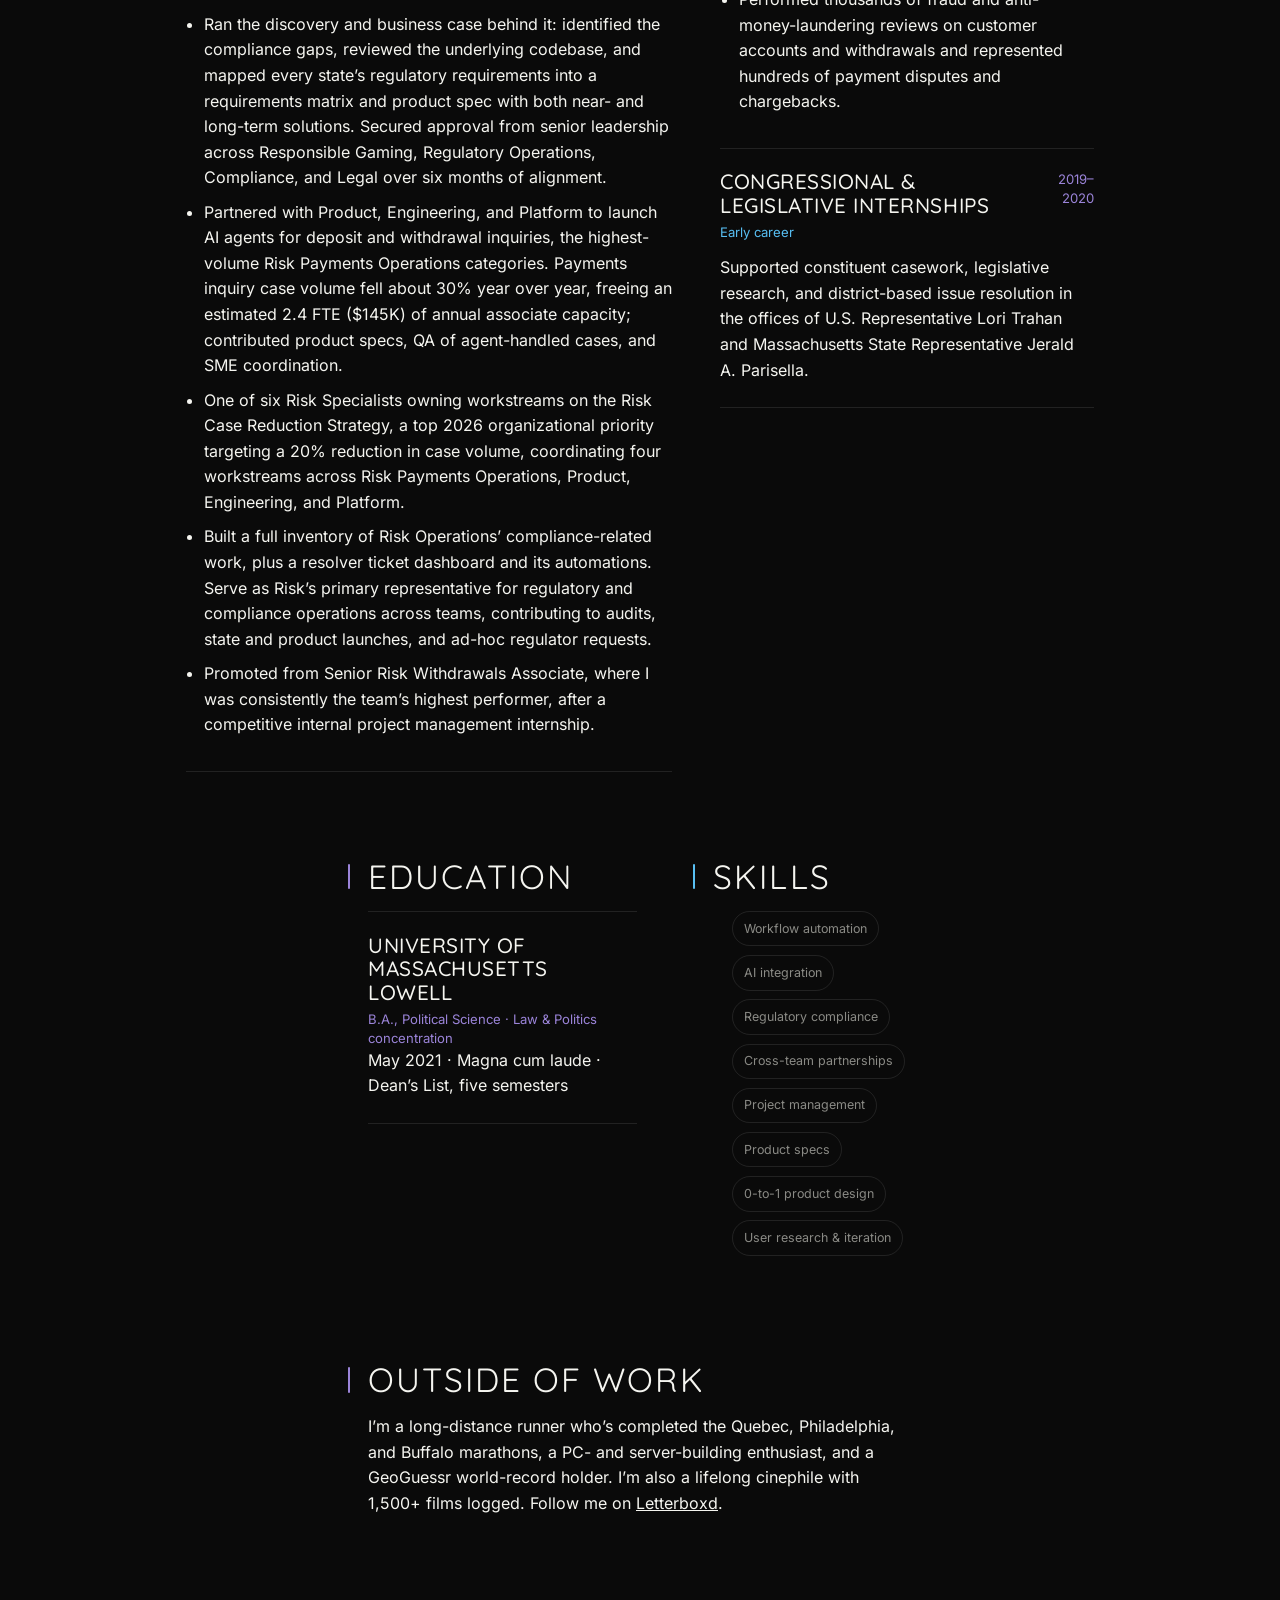
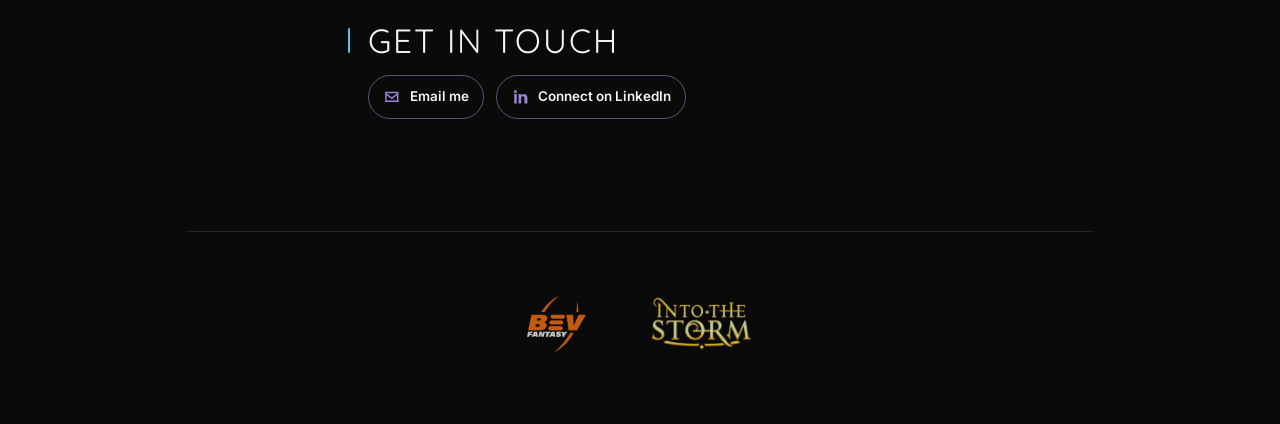
==== commit 9c624d25: "Merge About header and contact trims from claude/nice-hypatia-ex89hp Brings in the intro blurb remov" ====
--- a/about/index.html
+++ b/about/index.html
@@ -46,18 +46,12 @@
            alt="William Dooling with his poodle Gatsby." width="360" height="360">
     </div>
 
-    <p class="case-sub">
-      I’m a product-minded project manager who builds practical systems to
-      solve complex issues. I run BevFantasy and am solo-developing and
-      launching <em>Into the Storm</em>.
-    </p>
-
     <hr class="rule case-rule">
 
     <dl class="case-facts">
       <div class="case-fact case-fact--role"><dt>Role</dt><dd>Risk Enablement Specialist at <span class="about-draftkings">DraftKings</span></dd></div>
       <div class="case-fact"><dt>Based</dt><dd>Baltimore, Maryland</dd></div>
-      <div class="case-fact case-fact--building"><dt>Building</dt><dd><a class="about-fact-link about-fact-link--bev" href="../work/bevfantasy/">BevFantasy</a> · <a class="about-fact-link about-fact-link--storm" href="../work/into-the-storm/">Into the Storm</a></dd></div>
+      <div class="case-fact case-fact--building"><dt>Personal Projects</dt><dd><a class="about-fact-link about-fact-link--bev" href="../work/bevfantasy/">BevFantasy</a> · <a class="about-fact-link about-fact-link--storm" href="../work/into-the-storm/">Into the Storm</a></dd></div>
     </dl>
   </header>
 
@@ -203,7 +197,6 @@
 
     <section class="about-section about-contact" aria-labelledby="get-in-touch">
       <h2 class="about-title about-title--blue" id="get-in-touch">Get in touch</h2>
-      <p>Want to talk product, systems, games, or a project of your own?</p>
       <div class="about-contact__links">
         <a class="about-contact__link" href="mailto:me@williamdooling.com">
           <svg viewBox="0 0 24 24" aria-hidden="true">
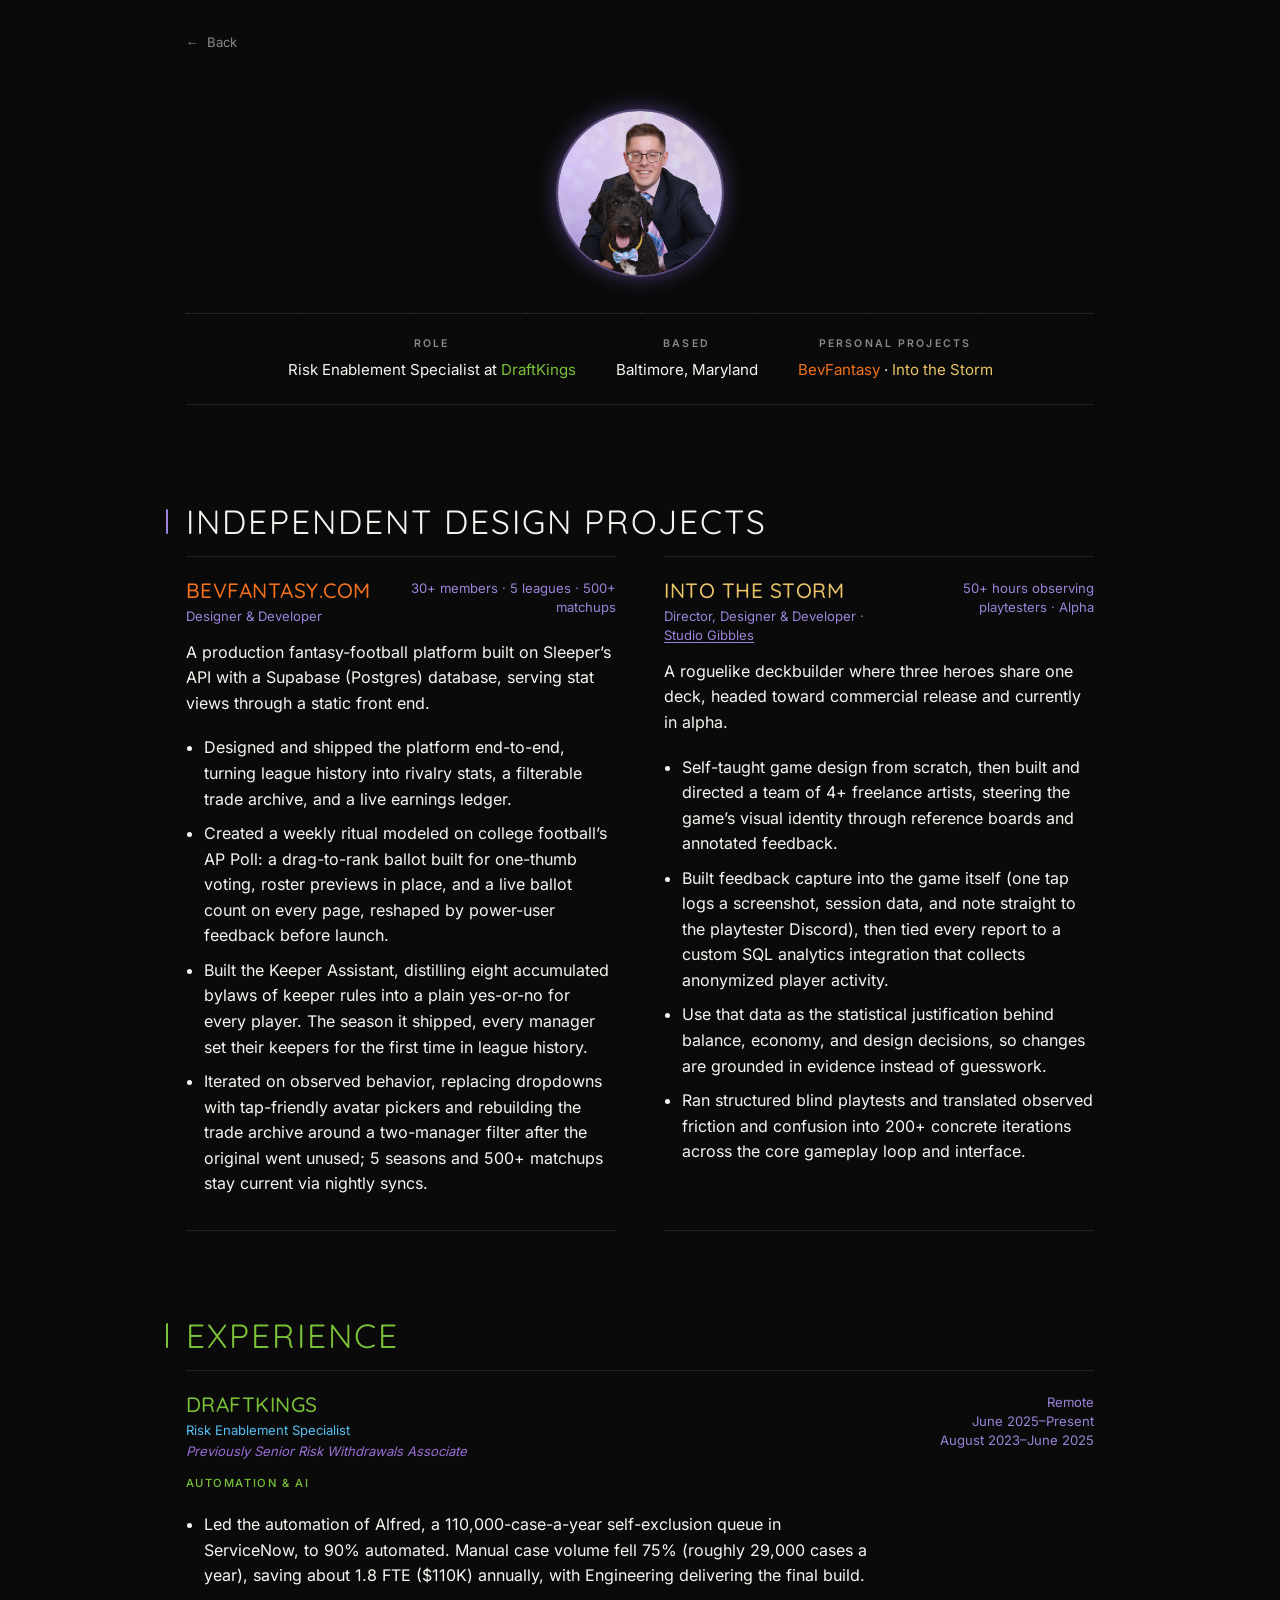
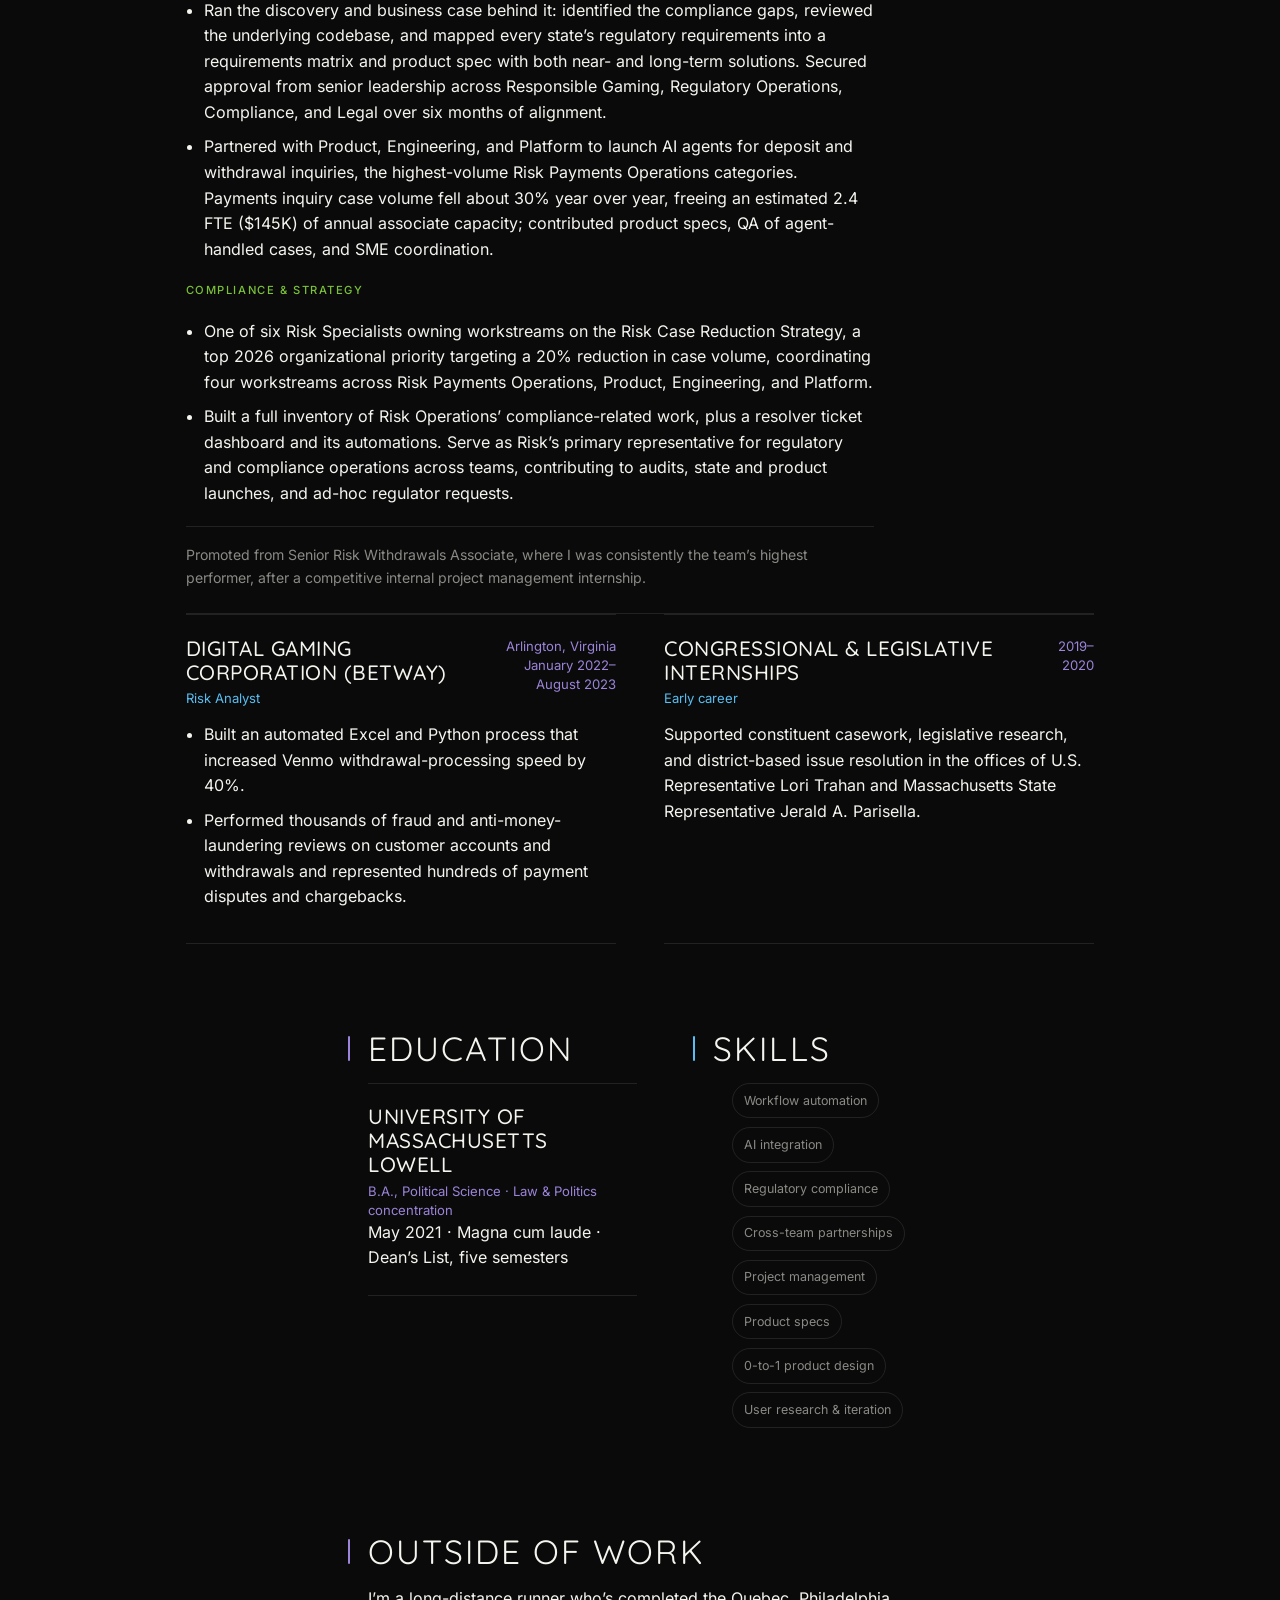
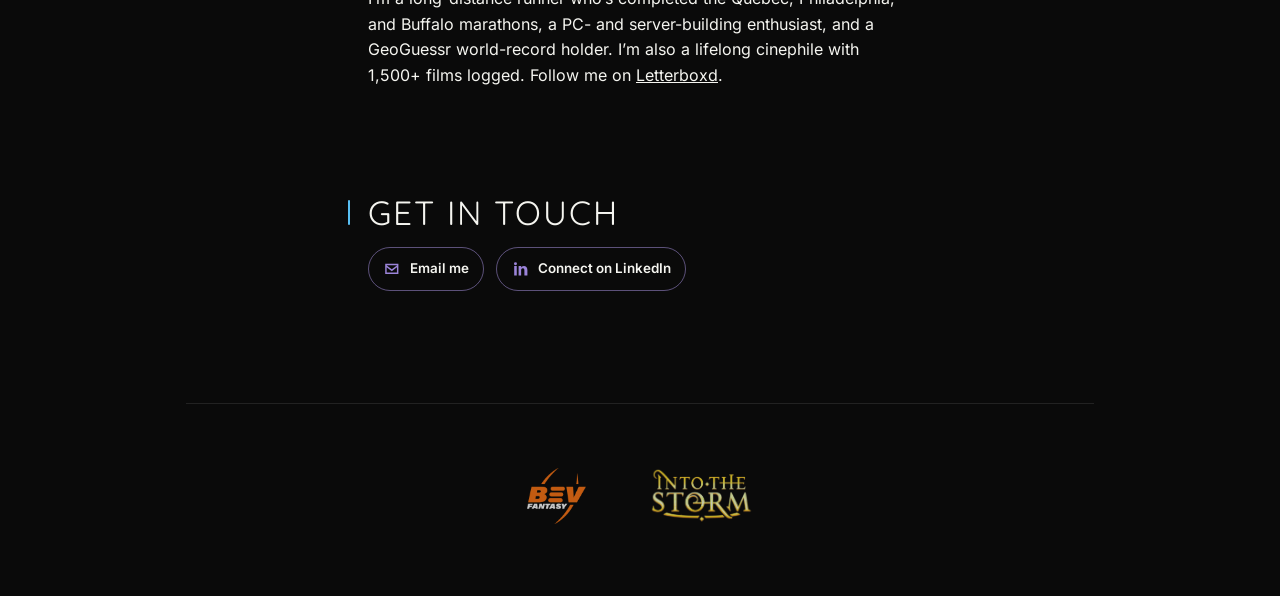
==== commit 8c55194a: "Restructure About experience block around DraftKings The DraftKings entry now carries six substantiv" ====
--- a/about/index.html
+++ b/about/index.html
@@ -28,7 +28,7 @@
 <link rel="preload" as="font" type="font/woff2" crossorigin
       href="../assets/fonts/inter-latin.woff2">
 
-<link rel="stylesheet" href="../assets/styles.css?v=a28">
+<link rel="stylesheet" href="../assets/styles.css?v=a34">
 
 <script>document.documentElement.classList.add('js');</script>
 </head>
@@ -106,8 +106,8 @@
     <section class="about-section about-section--experience about-section--wide" aria-labelledby="experience">
       <h2 class="about-title about-title--dk" id="experience">Experience</h2>
 
-      <div class="about-experience-grid">
-        <article class="about-entry">
+      <div class="about-experience-stack">
+        <article class="about-entry about-entry--lead">
           <div class="about-entry__head">
             <div>
               <h3><span class="about-draftkings">DraftKings</span></h3>
@@ -116,17 +116,23 @@
             </div>
             <p class="about-entry__meta">Remote<br>June 2025–Present<br>August 2023–June 2025</p>
           </div>
+          <p class="about-entry__group">Automation &amp; AI</p>
           <ul>
             <li>Led the automation of Alfred, a 110,000-case-a-year self-exclusion queue in ServiceNow, to 90% automated. Manual case volume fell 75% (roughly 29,000 cases a year), saving about 1.8 FTE ($110K) annually, with Engineering delivering the final build.</li>
             <li>Ran the discovery and business case behind it: identified the compliance gaps, reviewed the underlying codebase, and mapped every state’s regulatory requirements into a requirements matrix and product spec with both near- and long-term solutions. Secured approval from senior leadership across Responsible Gaming, Regulatory Operations, Compliance, and Legal over six months of alignment.</li>
             <li>Partnered with Product, Engineering, and Platform to launch AI agents for deposit and withdrawal inquiries, the highest-volume Risk Payments Operations categories. Payments inquiry case volume fell about 30% year over year, freeing an estimated 2.4 FTE ($145K) of annual associate capacity; contributed product specs, QA of agent-handled cases, and SME coordination.</li>
+          </ul>
+
+          <p class="about-entry__group">Compliance &amp; strategy</p>
+          <ul>
             <li>One of six Risk Specialists owning workstreams on the Risk Case Reduction Strategy, a top 2026 organizational priority targeting a 20% reduction in case volume, coordinating four workstreams across Risk Payments Operations, Product, Engineering, and Platform.</li>
             <li>Built a full inventory of Risk Operations’ compliance-related work, plus a resolver ticket dashboard and its automations. Serve as Risk’s primary representative for regulatory and compliance operations across teams, contributing to audits, state and product launches, and ad-hoc regulator requests.</li>
-            <li>Promoted from Senior Risk Withdrawals Associate, where I was consistently the team’s highest performer, after a competitive internal project management internship.</li>
           </ul>
+
+          <p class="about-entry__note">Promoted from Senior Risk Withdrawals Associate, where I was consistently the team’s highest performer, after a competitive internal project management internship.</p>
         </article>
 
-        <div class="about-experience-grid__side">
+        <div class="about-experience-row">
           <article class="about-entry">
             <div class="about-entry__head">
               <div>
--- a/assets/styles.css
+++ b/assets/styles.css
@@ -2189,30 +2189,51 @@
   border-bottom: 1px solid var(--line);
 }
 
-.about-experience-grid {
+/* DraftKings carries the most weight on the page, so it runs full width with
+   the two shorter roles paired beneath it. Its prose is capped to a readable
+   measure independently of the rule, which stays full width. */
+.about-experience-row {
   display: grid;
-  grid-template-columns: 1.3fr 1fr;
+  grid-template-columns: repeat(2, minmax(0, 1fr));
   gap: 0 3rem;
 }
 
-.about-experience-grid__side {
-  display: flex;
-  flex-direction: column;
-}
-
-.about-experience-grid > .about-entry,
-.about-experience-grid__side .about-entry {
+.about-experience-stack > .about-entry,
+.about-experience-row .about-entry {
   border-top: 1px solid var(--line);
-}
-
-.about-experience-grid > .about-entry:first-child,
-.about-experience-grid__side .about-entry:last-child {
   border-bottom: 1px solid var(--line);
+}
+
+/* In rem, not ch, so the bullets and the note below them share one measure
+   and their rules line up despite the note's smaller type. */
+.about-entry--lead { --lead-measure: 43rem; }
+
+.about-entry--lead > ul,
+.about-entry--lead > .about-entry__note { max-width: var(--lead-measure); }
+
+.about-entry__group {
+  margin: 1.5rem 0 .6rem;
+  color: var(--ygr);
+  font-size: .7rem;
+  font-weight: 500;
+  letter-spacing: .14em;
+  text-transform: uppercase;
+}
+
+.about-entry--lead > .about-entry__group:first-of-type { margin-top: 0; }
+
+.about-entry__note {
+  margin: 1.35rem 0 0;
+  padding-top: 1.1rem;
+  border-top: 1px solid var(--line);
+  color: var(--text-dim);
+  font-size: .88rem;
 }
 
 @media (max-width: 780px) {
   .about-entries,
-  .about-experience-grid { grid-template-columns: 1fr; }
+  .about-experience-row { grid-template-columns: 1fr; }
+  .about-experience-row .about-entry:not(:last-child) { border-bottom: 0; }
 }
 
 .about-page .about-fact-link--bev,
